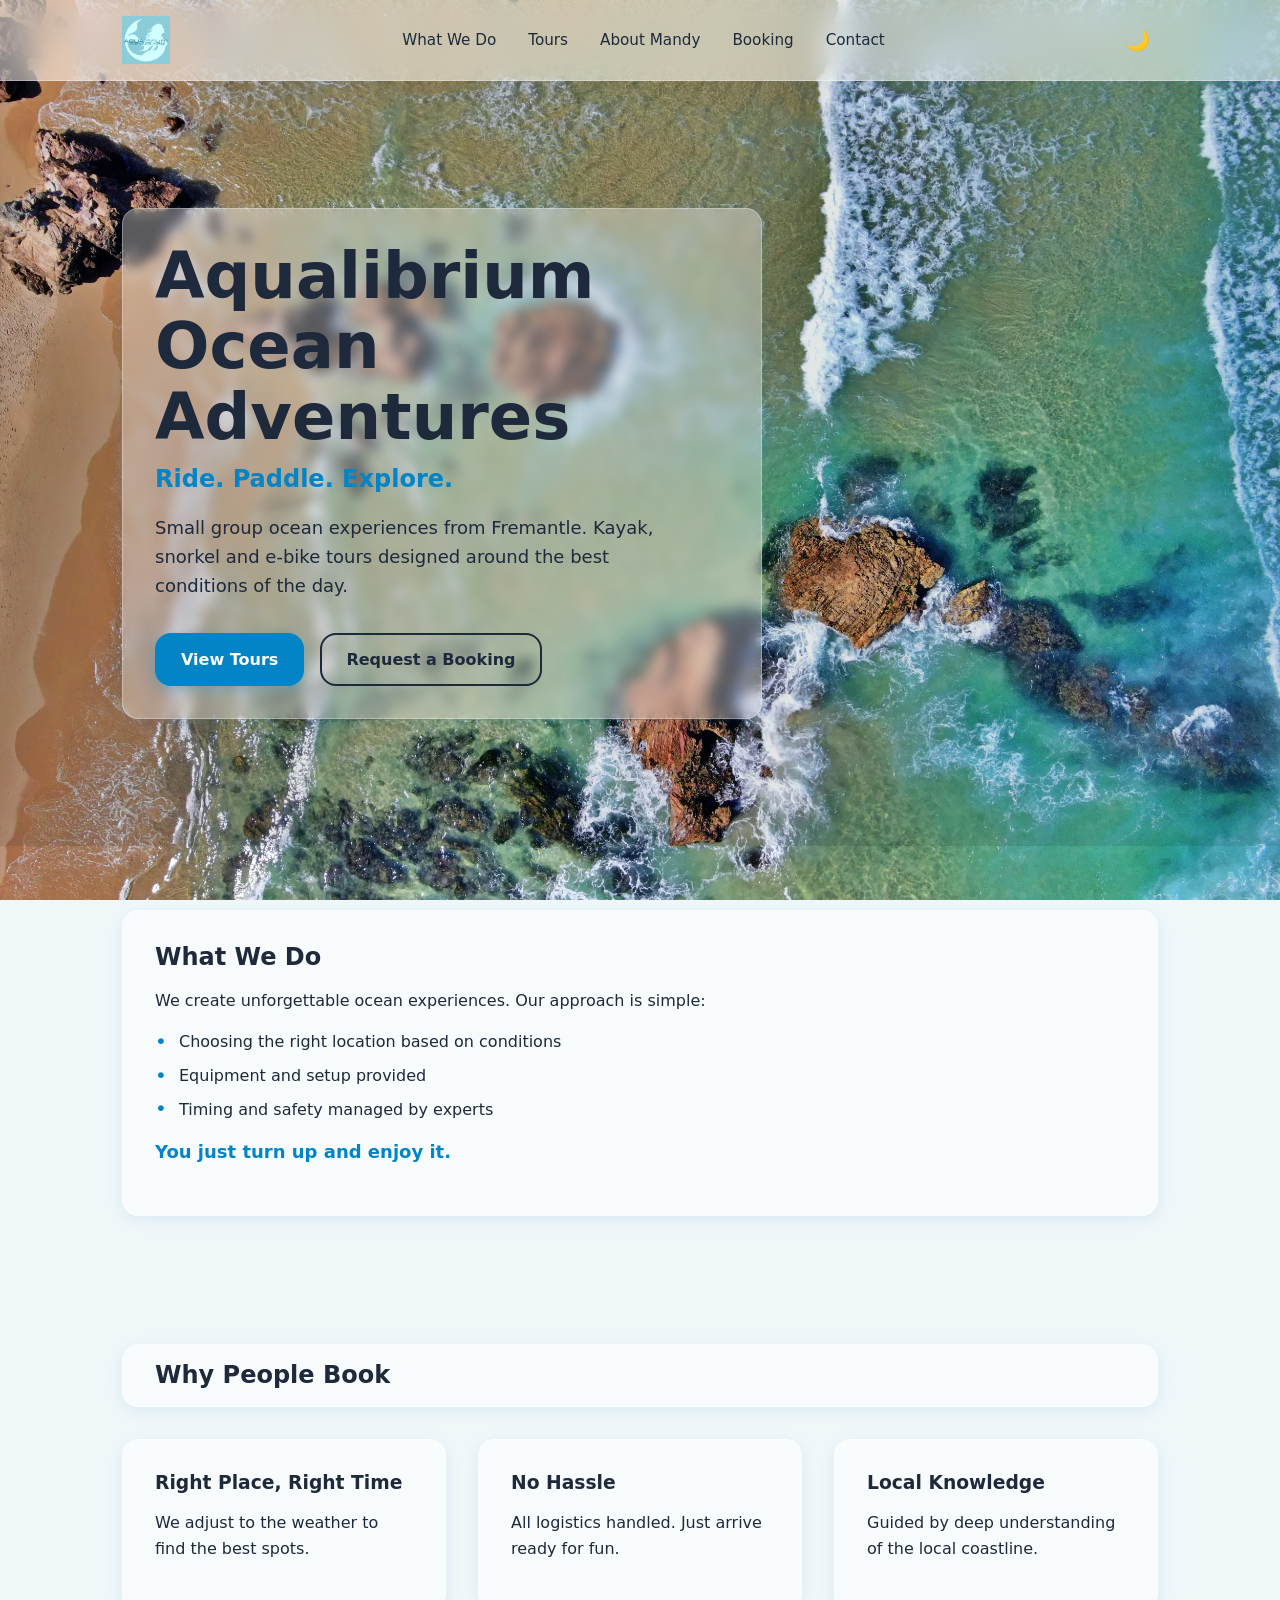
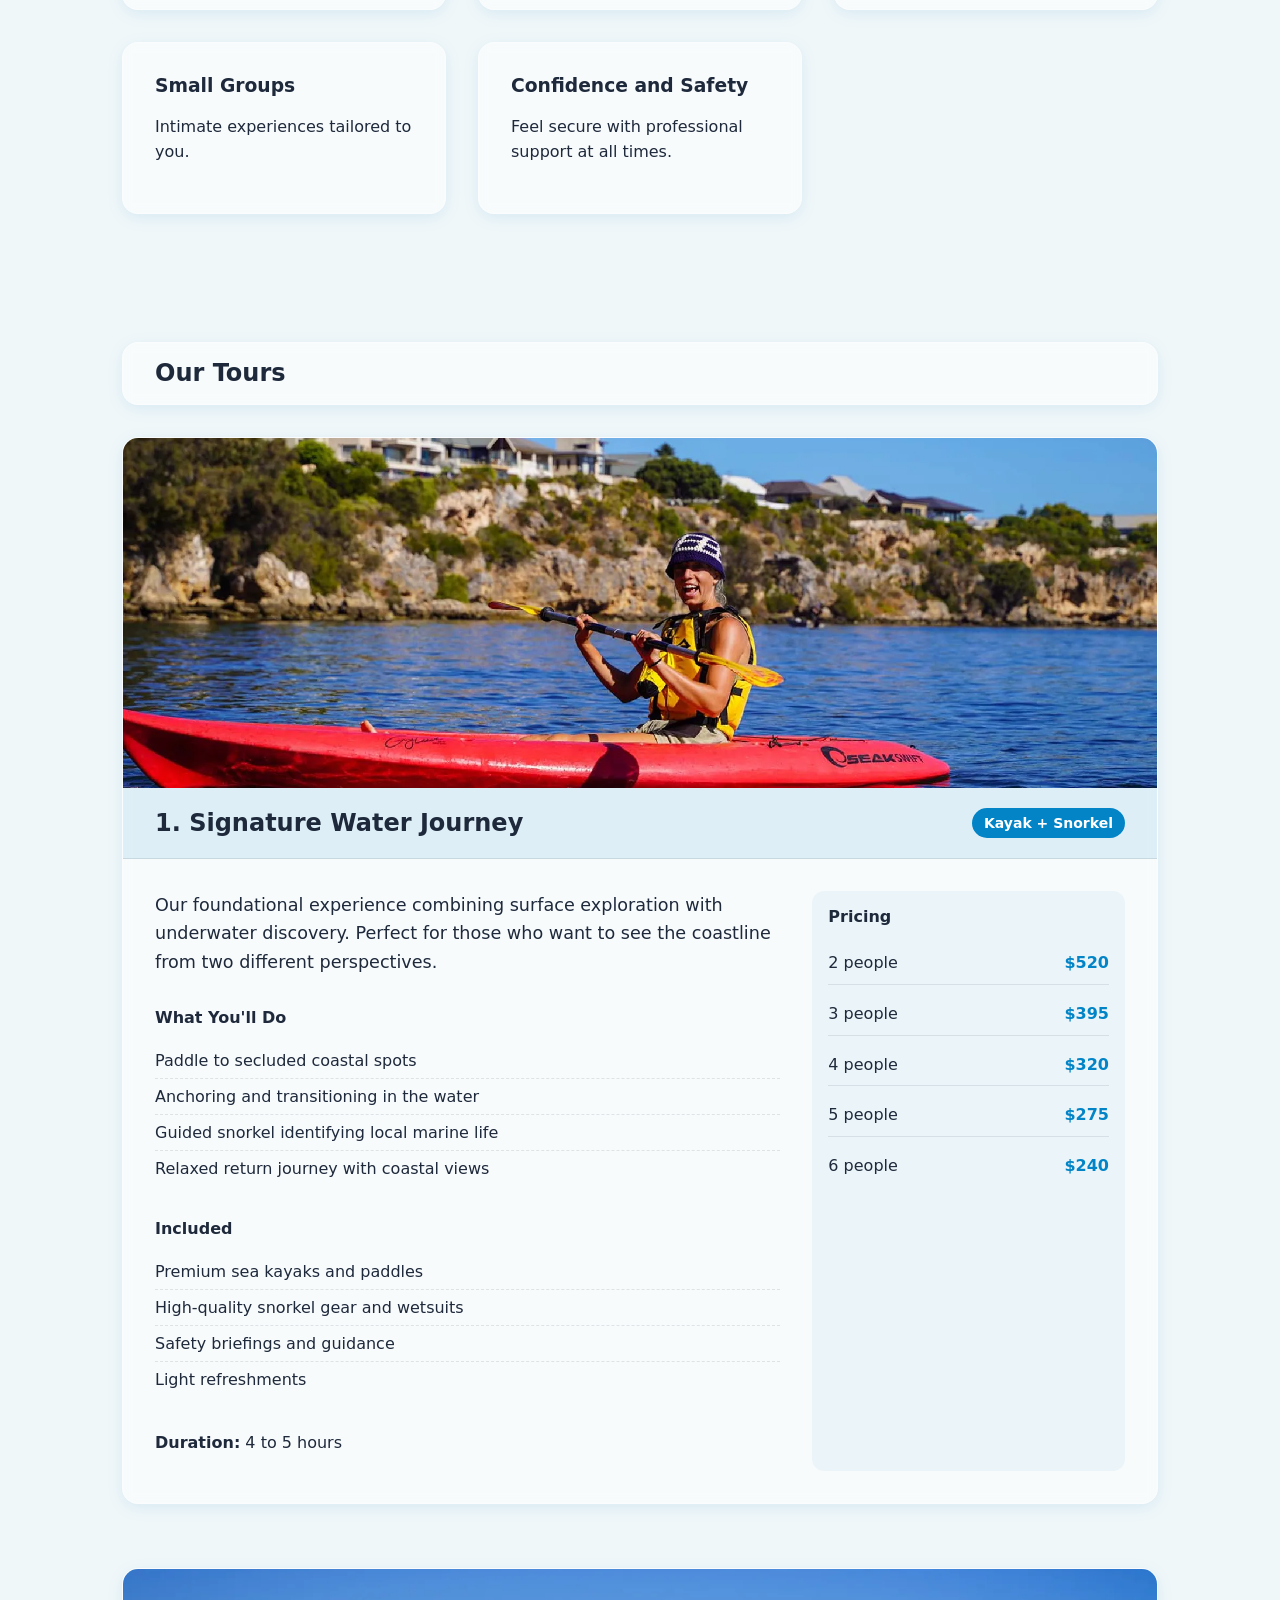
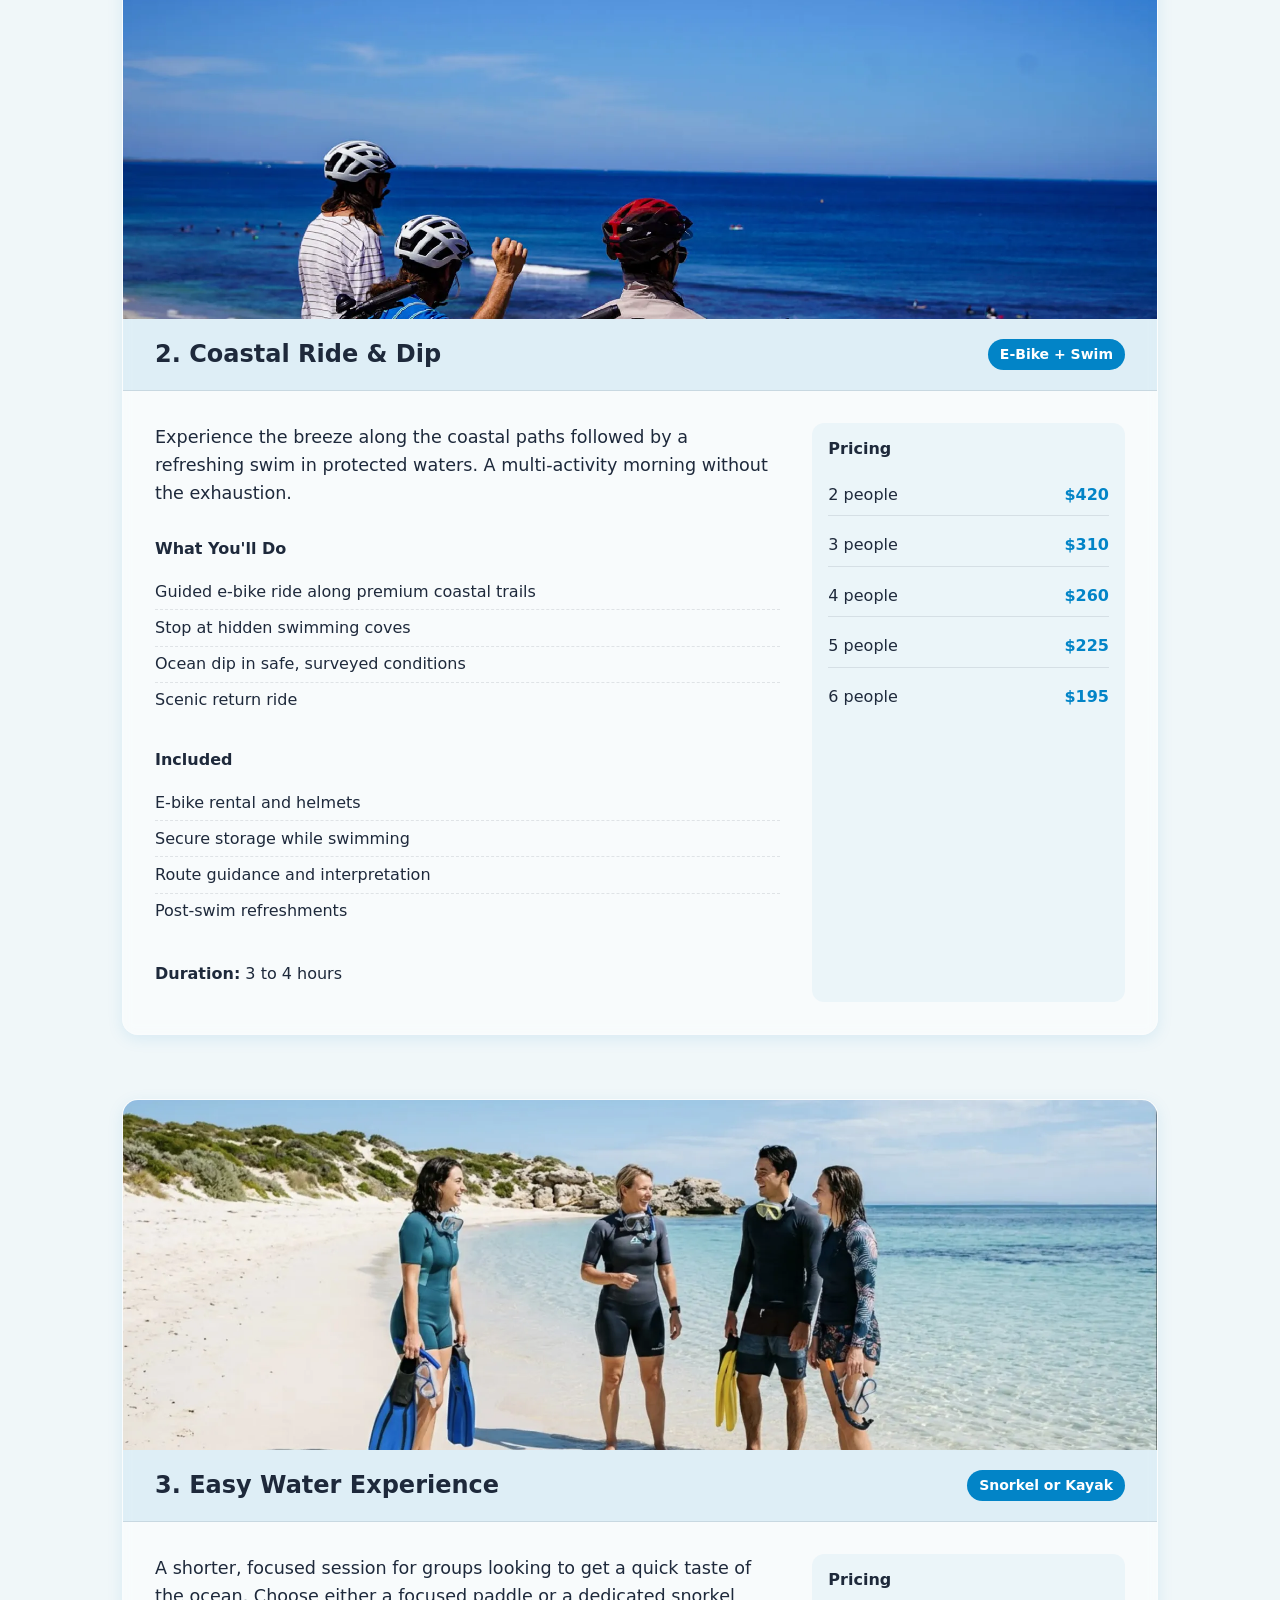
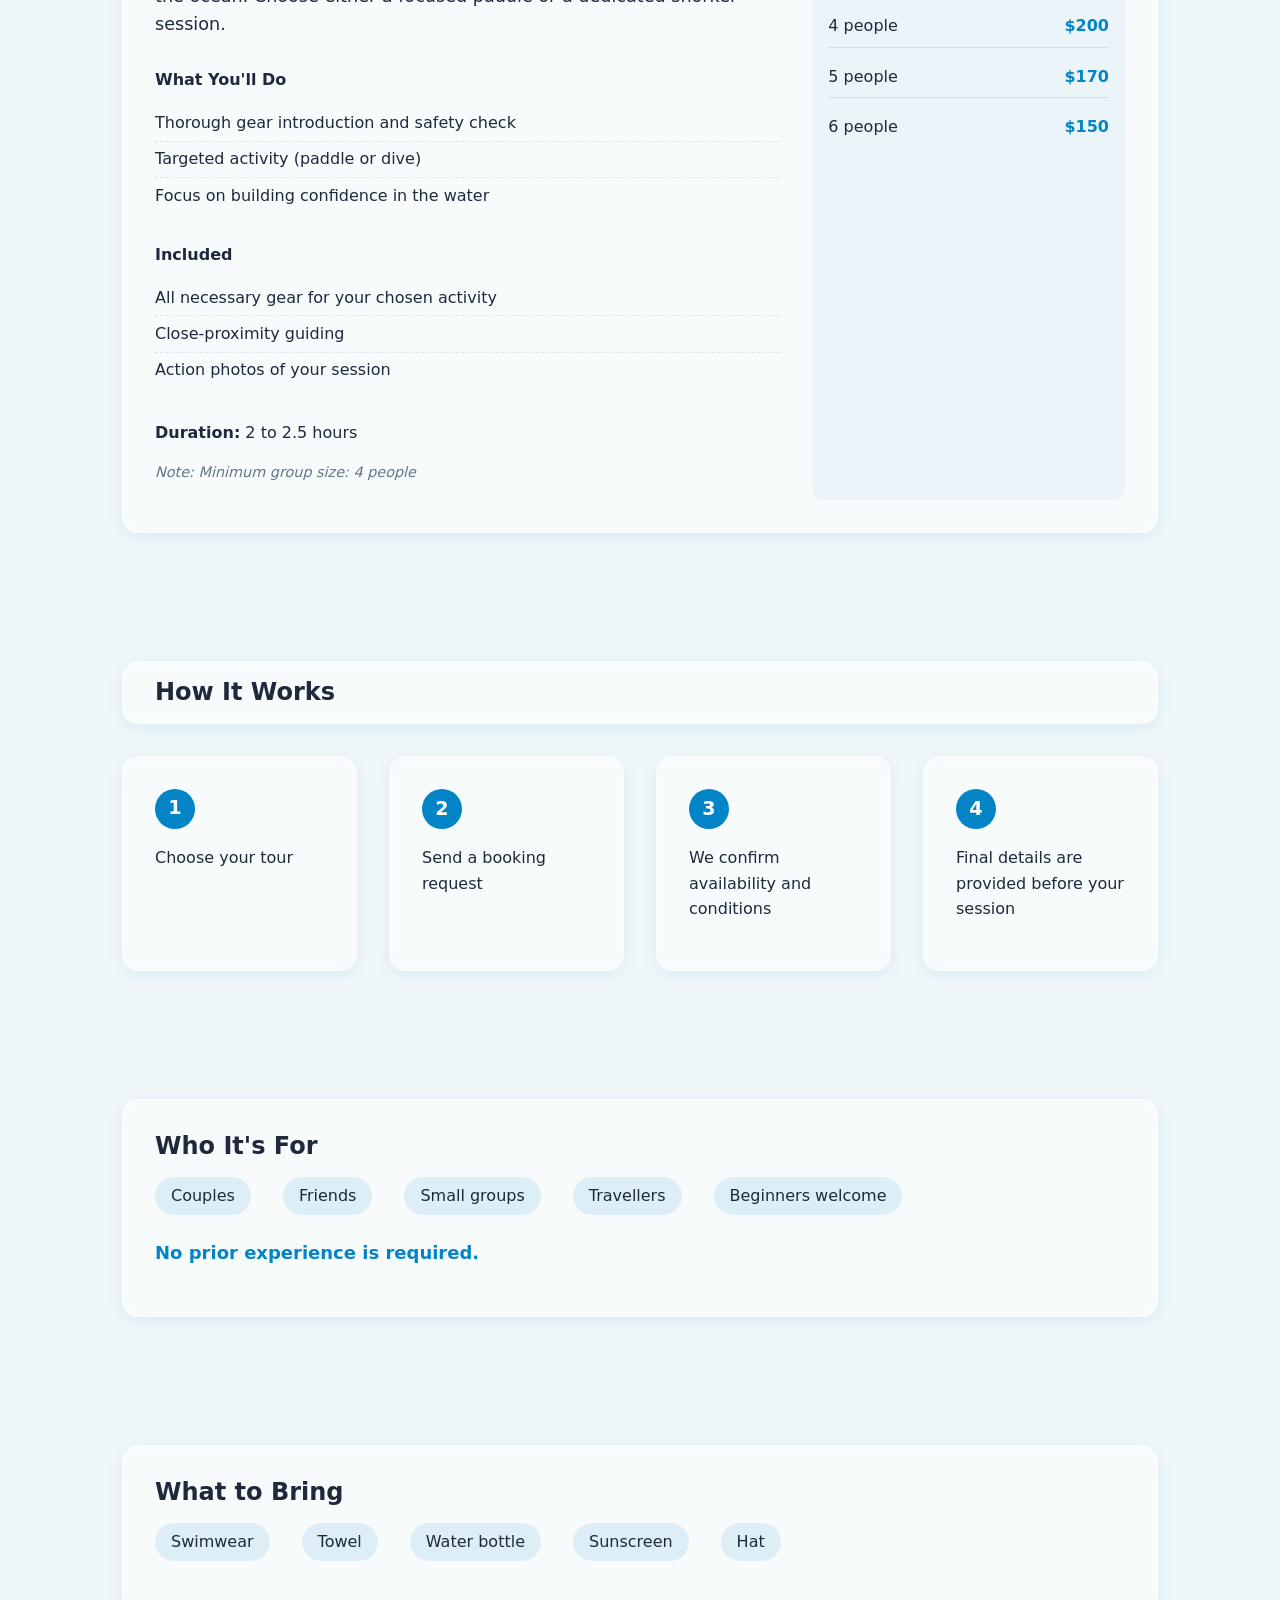
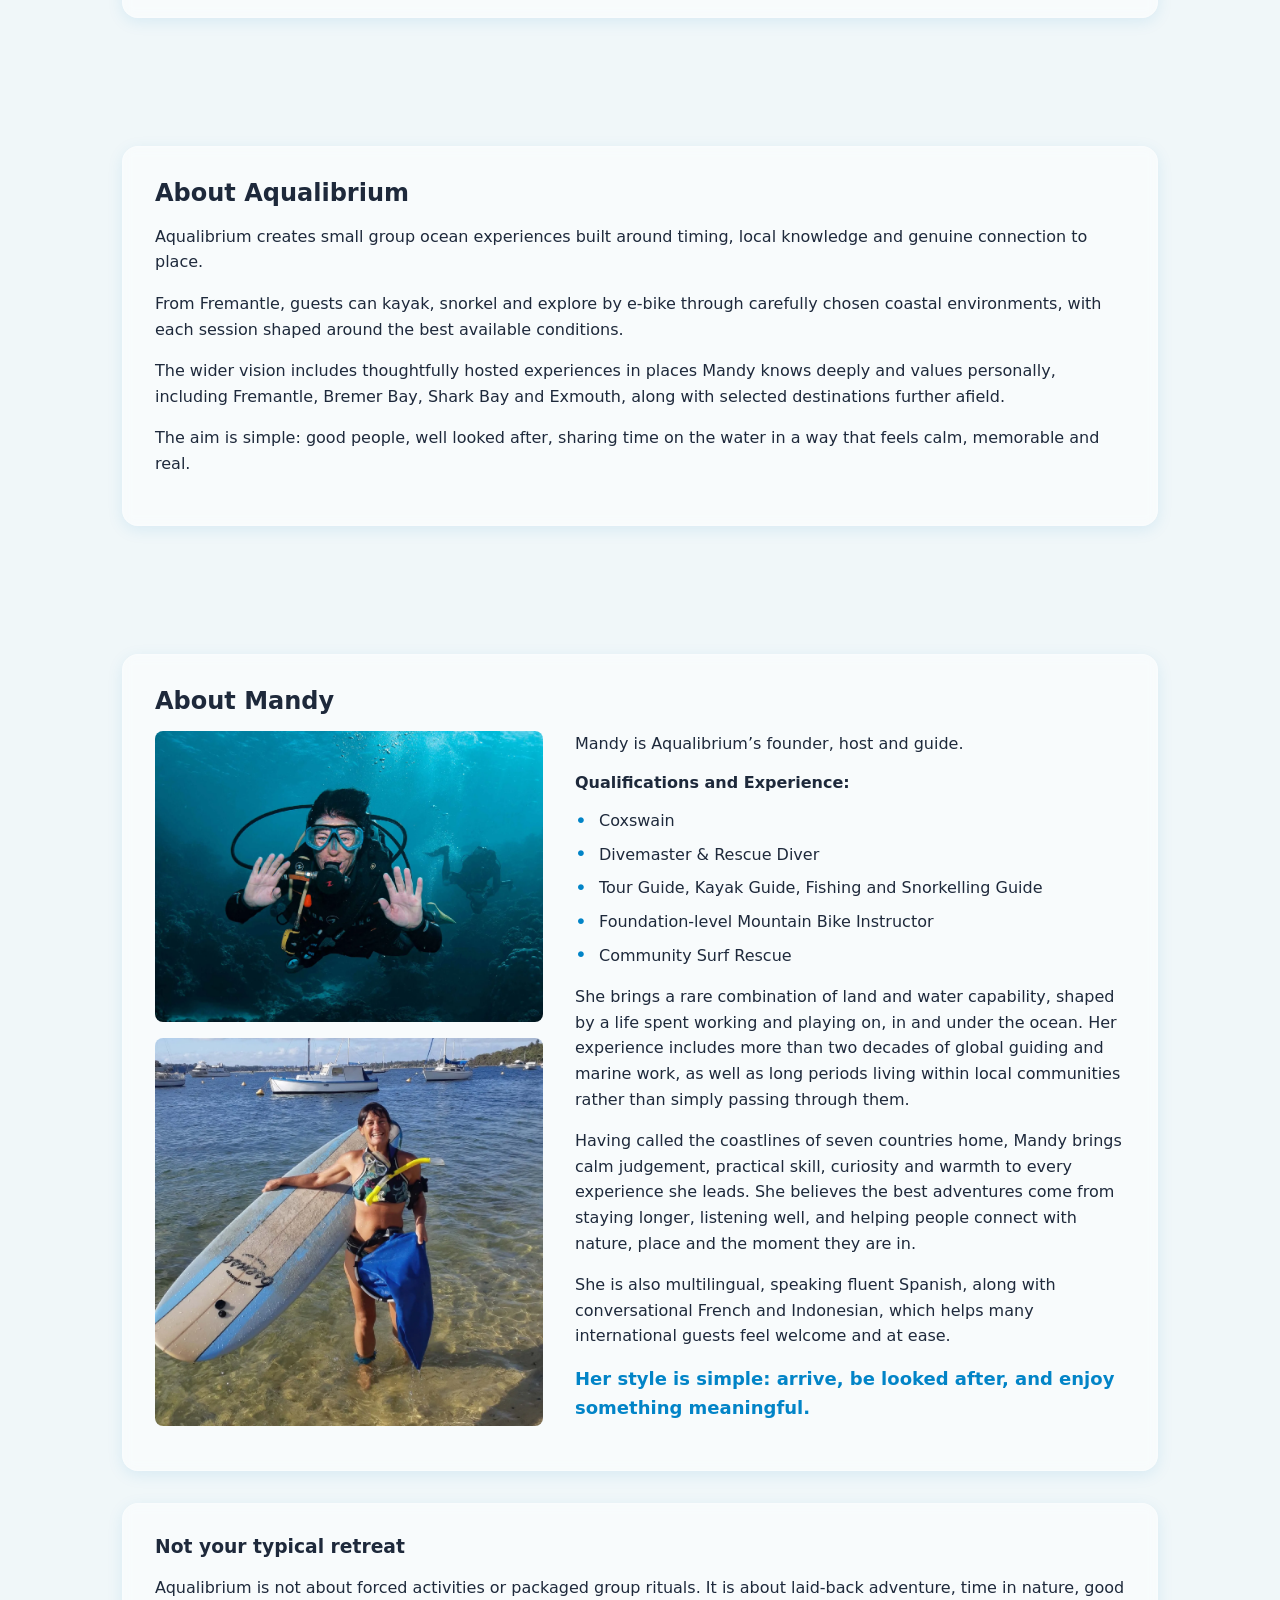
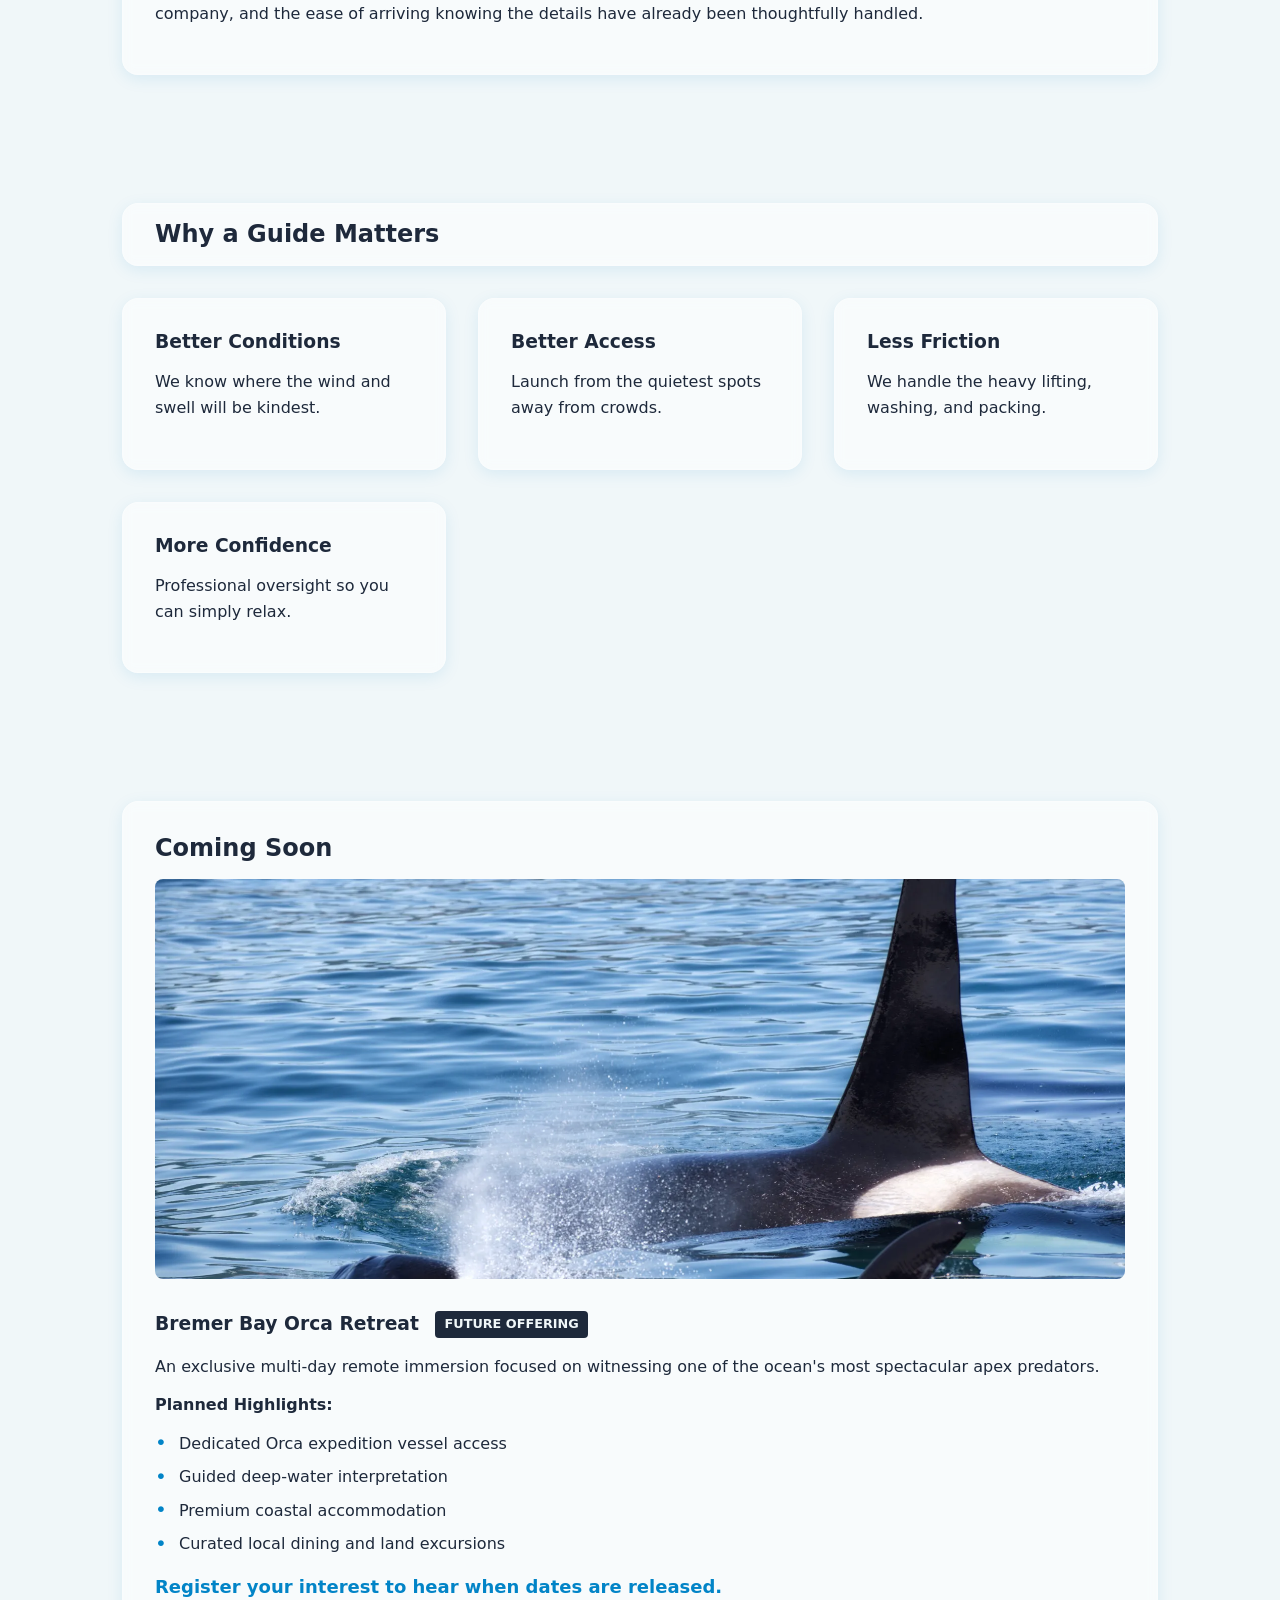
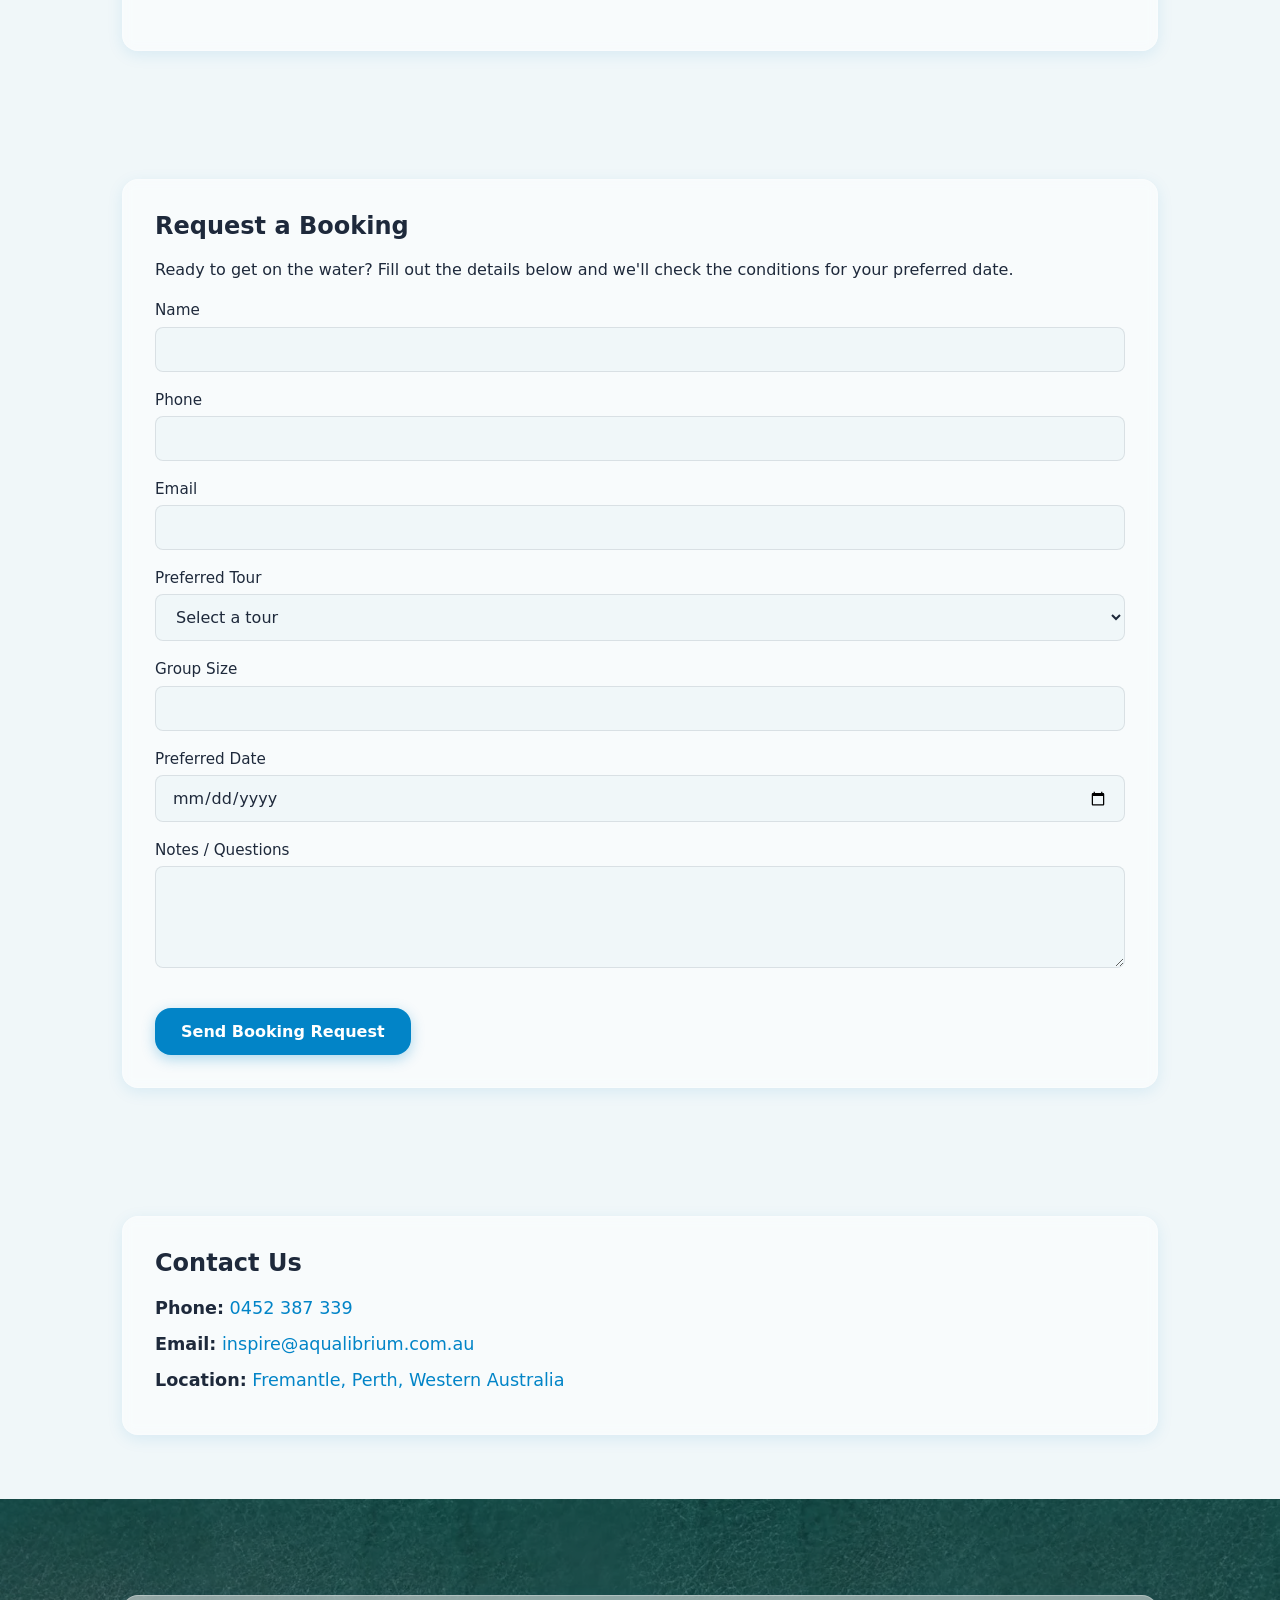
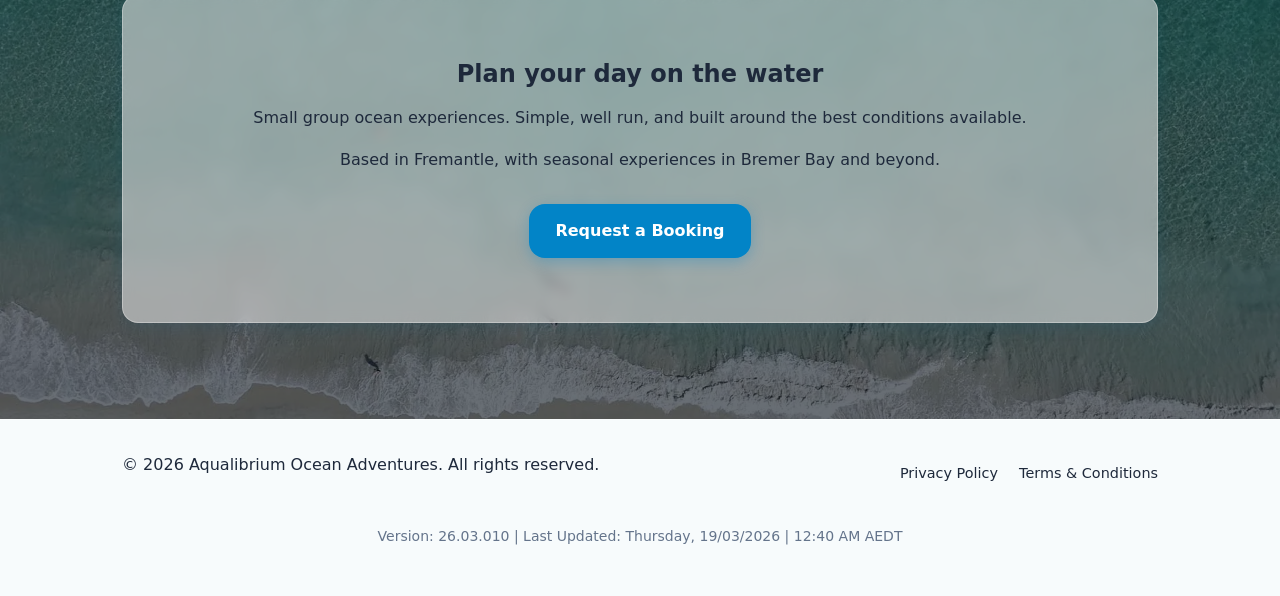
==== index.html @ 2fa09a63 "Initial Aqualibrium OzeGlass build" ====
<!DOCTYPE html>
<html lang="en-AU" data-theme="light">
<head>
    <!--
    Website: https://aqualibrium.oze.au/
    Author: Colin Dixon
    Version: 26.03.007
    Date: Thursday, 19/03/2026 | 12:19 AM AEDT
    Description: Aqualibrium Ocean Adventures Single Page Application
    -->
    <meta charset="UTF-8">
    <meta name="viewport" content="width=device-width, initial-scale=1.0">
    <meta name="description" content="Small group ocean experiences from Fremantle. Kayak, snorkel and e-bike tours designed around the best conditions of the day.">
    <meta name="author" content="Colin Dixon">
    <meta name="version" content="26.03.010">
    <meta name="timestamp" content="Thursday, 19/03/2026 | 12:40 AM AEDT">
    <meta name="robots" content="noindex, nofollow">
    <title>Aqualibrium Ocean Adventures</title>
    <link rel="stylesheet" href="css/style.css">
</head>
<body>
    <header class="site-header">
        <div class="container header-inner">
            <a href="#" class="logo-link" aria-label="Aqualibrium Ocean Adventures Home">
                <img src="images/Aqualibrium.png" alt="Aqualibrium logo" class="site-logo">
                <span class="site-name sr-only">Aqualibrium Ocean Adventures</span>
            </a>
            <nav class="site-nav" aria-label="Main Navigation">
                <ul>
                    <li><a href="#what-we-do">What We Do</a></li>
                    <li><a href="#tours">Tours</a></li>
                    <li><a href="#about-mandy">About Mandy</a></li>
                    <li><a href="#booking">Booking</a></li>
                    <li><a href="#contact">Contact</a></li>
                </ul>
            </nav>
            <button id="theme-toggle" class="theme-toggle" aria-label="Toggle dark mode">
                <span class="theme-icon light-icon" aria-hidden="true">🌙</span>
                <span class="theme-icon dark-icon" aria-hidden="true">☀️</span>
            </button>
        </div>
    </header>

    <main>
        <section id="hero" class="hero section hero-background">
            <video class="hero-video" autoplay loop muted playsinline>
                <source src="images/hero-promo.mp4" type="video/mp4">
            </video>
            <div class="image-overlay"></div>
            <div class="container relative-content">
                <div class="hero-content glass-card">
                    <h1>Aqualibrium Ocean Adventures</h1>
                    <p class="tagline">Ride. Paddle. Explore.</p>
                    <p class="supporting-text">Small group ocean experiences from Fremantle. Kayak, snorkel and e-bike tours designed around the best conditions of the day.</p>
                    <div class="hero-buttons">
                        <a href="#tours" class="button button-primary">View Tours</a>
                        <a href="#booking" class="button button-secondary">Request a Booking</a>
                    </div>
                </div>
            </div>
        </section>

        <section id="what-we-do" class="section">
            <div class="container">
                <div class="glass-card">
                    <h2>What We Do</h2>
                    <p>We create unforgettable ocean experiences. Our approach is simple:</p>
                    <ul class="feature-list">
                        <li>Choosing the right location based on conditions</li>
                        <li>Equipment and setup provided</li>
                        <li>Timing and safety managed by experts</li>
                    </ul>
                    <p class="emphasis-line">You just turn up and enjoy it.</p>
                </div>
            </div>
        </section>

        <section id="why-people-book" class="section">
            <div class="container">
                <div class="glass-card section-title-card">
                    <h2>Why People Book</h2>
                </div>
                <div class="item-grid">
                    <div class="item-card glass-card">
                        <h3>Right Place, Right Time</h3>
                        <p>We adjust to the weather to find the best spots.</p>
                    </div>
                    <div class="item-card glass-card">
                        <h3>No Hassle</h3>
                        <p>All logistics handled. Just arrive ready for fun.</p>
                    </div>
                    <div class="item-card glass-card">
                        <h3>Local Knowledge</h3>
                        <p>Guided by deep understanding of the local coastline.</p>
                    </div>
                    <div class="item-card glass-card">
                        <h3>Small Groups</h3>
                        <p>Intimate experiences tailored to you.</p>
                    </div>
                    <div class="item-card glass-card">
                        <h3>Confidence and Safety</h3>
                        <p>Feel secure with professional support at all times.</p>
                    </div>
                </div>
            </div>
        </section>

        <section id="tours" class="section">
            <div class="container">
                <div class="glass-card section-title-card">
                    <h2>Our Tours</h2>
                </div>
                <div class="tour-stack">
                    <!-- Tour 1 -->
                    <div class="tour-card glass-card">
                        <div class="tour-media">
                            <img src="images/Kayak-Hire-Tours-Perth-cropped.webp" alt="Person kayaking on calm coastal water near Fremantle" loading="lazy">
                        </div>
                        <div class="tour-header">
                            <span class="tour-number">1. Signature Water Journey</span>
                            <span class="tour-label">Kayak + Snorkel</span>
                        </div>
                        <div class="tour-body">
                            <div class="tour-details">
                                <p class="tour-overview">Our foundational experience combining surface exploration with underwater discovery. Perfect for those who want to see the coastline from two different perspectives.</p>
                                
                                <h4>What You'll Do</h4>
                                <ul class="tour-list">
                                    <li>Paddle to secluded coastal spots</li>
                                    <li>Anchoring and transitioning in the water</li>
                                    <li>Guided snorkel identifying local marine life</li>
                                    <li>Relaxed return journey with coastal views</li>
                                </ul>
                                
                                <h4>Included</h4>
                                <ul class="tour-list">
                                    <li>Premium sea kayaks and paddles</li>
                                    <li>High-quality snorkel gear and wetsuits</li>
                                    <li>Safety briefings and guidance</li>
                                    <li>Light refreshments</li>
                                </ul>
                                <p><strong>Duration:</strong> 4 to 5 hours</p>
                            </div>
                            
                            <div class="pricing-block">
                                <h4>Pricing</h4>
                                <div class="pricing-table">
                                    <div class="pricing-row"><span>2 people</span><span>$520</span></div>
                                    <div class="pricing-row"><span>3 people</span><span>$395</span></div>
                                    <div class="pricing-row"><span>4 people</span><span>$320</span></div>
                                    <div class="pricing-row"><span>5 people</span><span>$275</span></div>
                                    <div class="pricing-row"><span>6 people</span><span>$240</span></div>
                                </div>
                            </div>
                        </div>
                    </div>

                    <!-- Tour 2 -->
                    <div class="tour-card glass-card">
                        <div class="tour-media">
                            <img src="images/Bike-Cottesloe.webp" alt="Three riders with e-bikes overlooking the ocean" loading="lazy">
                        </div>
                        <div class="tour-header">
                            <span class="tour-number">2. Coastal Ride & Dip</span>
                            <span class="tour-label">E-Bike + Swim</span>
                        </div>
                        <div class="tour-body">
                            <div class="tour-details">
                                <p class="tour-overview">Experience the breeze along the coastal paths followed by a refreshing swim in protected waters. A multi-activity morning without the exhaustion.</p>
                                
                                <h4>What You'll Do</h4>
                                <ul class="tour-list">
                                    <li>Guided e-bike ride along premium coastal trails</li>
                                    <li>Stop at hidden swimming coves</li>
                                    <li>Ocean dip in safe, surveyed conditions</li>
                                    <li>Scenic return ride</li>
                                </ul>
                                
                                <h4>Included</h4>
                                <ul class="tour-list">
                                    <li>E-bike rental and helmets</li>
                                    <li>Secure storage while swimming</li>
                                    <li>Route guidance and interpretation</li>
                                    <li>Post-swim refreshments</li>
                                </ul>
                                <p><strong>Duration:</strong> 3 to 4 hours</p>
                            </div>
                            
                            <div class="pricing-block">
                                <h4>Pricing</h4>
                                <div class="pricing-table">
                                    <div class="pricing-row"><span>2 people</span><span>$420</span></div>
                                    <div class="pricing-row"><span>3 people</span><span>$310</span></div>
                                    <div class="pricing-row"><span>4 people</span><span>$260</span></div>
                                    <div class="pricing-row"><span>5 people</span><span>$225</span></div>
                                    <div class="pricing-row"><span>6 people</span><span>$195</span></div>
                                </div>
                            </div>
                        </div>
                    </div>

                    <!-- Tour 3 -->
                    <div class="tour-card glass-card">
                        <div class="tour-media">
                            <img src="images/snorkle4.webp" alt="Small group on a calm beach with snorkel gear before a guided beginner snorkelling session" loading="lazy">
                        </div>
                        <div class="tour-header">
                            <span class="tour-number">3. Easy Water Experience</span>
                            <span class="tour-label">Snorkel or Kayak</span>
                        </div>
                        <div class="tour-body">
                            <div class="tour-details">
                                <p class="tour-overview">A shorter, focused session for groups looking to get a quick taste of the ocean. Choose either a focused paddle or a dedicated snorkel session.</p>
                                
                                <h4>What You'll Do</h4>
                                <ul class="tour-list">
                                    <li>Thorough gear introduction and safety check</li>
                                    <li>Targeted activity (paddle or dive)</li>
                                    <li>Focus on building confidence in the water</li>
                                </ul>
                                
                                <h4>Included</h4>
                                <ul class="tour-list">
                                    <li>All necessary gear for your chosen activity</li>
                                    <li>Close-proximity guiding</li>
                                    <li>Action photos of your session</li>
                                </ul>
                                <p><strong>Duration:</strong> 2 to 2.5 hours</p>
                                <p class="tour-note"><em>Note: Minimum group size: 4 people</em></p>
                            </div>
                            
                            <div class="pricing-block">
                                <h4>Pricing</h4>
                                <div class="pricing-table">
                                    <div class="pricing-row"><span>4 people</span><span>$200</span></div>
                                    <div class="pricing-row"><span>5 people</span><span>$170</span></div>
                                    <div class="pricing-row"><span>6 people</span><span>$150</span></div>
                                </div>
                            </div>
                        </div>
                    </div>
                </div>
            </div>
        </section>

        <section id="how-it-works" class="section">
            <div class="container">
                <div class="glass-card section-title-card">
                    <h2>How It Works</h2>
                </div>
                <div class="step-grid">
                    <div class="step-card glass-card">
                        <span class="step-number">1</span>
                        <p>Choose your tour</p>
                    </div>
                    <div class="step-card glass-card">
                        <span class="step-number">2</span>
                        <p>Send a booking request</p>
                    </div>
                    <div class="step-card glass-card">
                        <span class="step-number">3</span>
                        <p>We confirm availability and conditions</p>
                    </div>
                    <div class="step-card glass-card">
                        <span class="step-number">4</span>
                        <p>Final details are provided before your session</p>
                    </div>
                </div>
            </div>
        </section>

        <section id="who-its-for" class="section">
            <div class="container">
                <div class="glass-card">
                    <h2>Who It's For</h2>
                    <ul class="feature-list inline-list">
                        <li>Couples</li>
                        <li>Friends</li>
                        <li>Small groups</li>
                        <li>Travellers</li>
                        <li>Beginners welcome</li>
                    </ul>
                    <p class="emphasis-line">No prior experience is required.</p>
                </div>
            </div>
        </section>

        <section id="what-to-bring" class="section">
            <div class="container">
                <div class="glass-card">
                    <h2>What to Bring</h2>
                    <ul class="feature-list inline-list">
                        <li>Swimwear</li>
                        <li>Towel</li>
                        <li>Water bottle</li>
                        <li>Sunscreen</li>
                        <li>Hat</li>
                    </ul>
                </div>
            </div>
        </section>

        <section id="about-aqualibrium" class="section">
            <div class="container">
                <div class="glass-card">
                    <h2>About Aqualibrium</h2>
                    <p>Aqualibrium creates small group ocean experiences built around timing, local knowledge and genuine connection to place.</p>
                    <p>From Fremantle, guests can kayak, snorkel and explore by e-bike through carefully chosen coastal environments, with each session shaped around the best available conditions.</p>
                    <p>The wider vision includes thoughtfully hosted experiences in places Mandy knows deeply and values personally, including Fremantle, Bremer Bay, Shark Bay and Exmouth, along with selected destinations further afield.</p>
                    <p>The aim is simple: good people, well looked after, sharing time on the water in a way that feels calm, memorable and real.</p>
                </div>
            </div>
        </section>

        <section id="about-mandy" class="section">
            <div class="container">
                
                <div class="glass-card about-card" style="margin-bottom: var(--spacing-md);">
                    <h2>About Mandy</h2>
                    <div class="about-card-inner">
                        <div class="about-media">
                            <img src="images/About-Mandy-AQUAlibrium.webp" alt="Mandy underwater during a scuba dive" loading="lazy" class="primary-mandy-image">
                            <img src="images/About-Mandy-AQUAlibrium-3.webp" alt="Mandy in a warm and human hosted coastal setting" loading="lazy" class="secondary-mandy-image">
                        </div>
                        <div class="about-content">
                            <p>Mandy is Aqualibrium’s founder, host and guide.</p>
                            
                            <h4>Qualifications and Experience:</h4>
                            <ul class="feature-list">
                                <li>Coxswain</li>
                                <li>Divemaster & Rescue Diver</li>
                                <li>Tour Guide, Kayak Guide, Fishing and Snorkelling Guide</li>
                                <li>Foundation-level Mountain Bike Instructor</li>
                                <li>Community Surf Rescue</li>
                            </ul>
                            
                            <p>She brings a rare combination of land and water capability, shaped by a life spent working and playing on, in and under the ocean. Her experience includes more than two decades of global guiding and marine work, as well as long periods living within local communities rather than simply passing through them.</p>
                            <p>Having called the coastlines of seven countries home, Mandy brings calm judgement, practical skill, curiosity and warmth to every experience she leads. She believes the best adventures come from staying longer, listening well, and helping people connect with nature, place and the moment they are in.</p>
                            <p>She is also multilingual, speaking fluent Spanish, along with conversational French and Indonesian, which helps many international guests feel welcome and at ease.</p>
                            <p class="emphasis-line">Her style is simple: arrive, be looked after, and enjoy something meaningful.</p>
                        </div>
                    </div>
                </div>

                <div class="glass-card">
                    <h3>Not your typical retreat</h3>
                    <p>Aqualibrium is not about forced activities or packaged group rituals. It is about laid-back adventure, time in nature, good company, and the ease of arriving knowing the details have already been thoughtfully handled.</p>
                </div>
            </div>
        </section>

        <section id="why-a-guide-matters" class="section">
            <div class="container">
                <div class="glass-card section-title-card">
                    <h2>Why a Guide Matters</h2>
                </div>
                <div class="item-grid benefit-grid">
                    <div class="item-card glass-card">
                        <h3>Better Conditions</h3>
                        <p>We know where the wind and swell will be kindest.</p>
                    </div>
                    <div class="item-card glass-card">
                        <h3>Better Access</h3>
                        <p>Launch from the quietest spots away from crowds.</p>
                    </div>
                    <div class="item-card glass-card">
                        <h3>Less Friction</h3>
                        <p>We handle the heavy lifting, washing, and packing.</p>
                    </div>
                    <div class="item-card glass-card">
                        <h3>More Confidence</h3>
                        <p>Professional oversight so you can simply relax.</p>
                    </div>
                </div>
            </div>
        </section>

        <section id="coming-soon" class="section">
            <div class="container">
                <div class="teaser-block glass-card">
                    <h2>Coming Soon</h2>
                    
                    <div class="coming-soon-media">
                        <img src="images/orcas.webp" alt="Orcas swimming at the surface in calm water" loading="lazy">
                    </div>

                    <div class="teaser-header">
                        <h3>Bremer Bay Orca Retreat</h3>
                        <span class="badge">Future Offering</span>
                    </div>
                    <p>An exclusive multi-day remote immersion focused on witnessing one of the ocean's most spectacular apex predators.</p>
                    
                    <h4>Planned Highlights:</h4>
                    <ul class="feature-list">
                        <li>Dedicated Orca expedition vessel access</li>
                        <li>Guided deep-water interpretation</li>
                        <li>Premium coastal accommodation</li>
                        <li>Curated local dining and land excursions</li>
                    </ul>
                    
                    <p class="emphasis-line">Register your interest to hear when dates are released.</p>
                </div>
            </div>
        </section>

        <section id="booking" class="section">
            <div class="container">
                <div class="glass-card booking-container">
                    <h2>Request a Booking</h2>
                    <p>Ready to get on the water? Fill out the details below and we'll check the conditions for your preferred date.</p>
                    <form id="booking-form" class="booking-form" action="#" method="POST">
                        <div class="form-group">
                            <label for="name">Name</label>
                            <input type="text" id="name" name="name" required>
                        </div>
                        
                        <div class="form-group">
                            <label for="phone">Phone</label>
                            <input type="tel" id="phone" name="phone" required>
                        </div>
                        
                        <div class="form-group">
                            <label for="email">Email</label>
                            <input type="email" id="email" name="email" required>
                        </div>
                        
                        <div class="form-group">
                            <label for="tour">Preferred Tour</label>
                            <select id="tour" name="tour" required>
                                <option value="" disabled selected>Select a tour</option>
                                <option value="kayak_snorkel">1. Signature Water Journey</option>
                                <option value="ebike_swim">2. Coastal Ride & Dip</option>
                                <option value="easy_water">3. Easy Water Experience</option>
                            </select>
                        </div>
                        
                        <div class="form-group">
                            <label for="group-size">Group Size</label>
                            <input type="number" id="group-size" name="group-size" min="1" required>
                        </div>
                        
                        <div class="form-group">
                            <label for="date">Preferred Date</label>
                            <input type="date" id="date" name="date" required>
                        </div>
                        
                        <div class="form-group">
                            <label for="notes">Notes / Questions</label>
                            <textarea id="notes" name="notes" rows="4"></textarea>
                        </div>
                        
                        <div class="form-actions">
                            <button type="submit" class="button button-primary">Send Booking Request</button>
                        </div>
                    </form>
                </div>
            </div>
        </section>

        <section id="contact" class="section">
            <div class="container">
                <div class="contact-block glass-card">
                    <h2>Contact Us</h2>
                    <ul class="contact-list">
                        <li><strong>Phone:</strong> <a href="tel:+61452387339">0452 387 339</a></li>
                        <li><strong>Email:</strong> <a href="mailto:inspire@aqualibrium.com.au">inspire@aqualibrium.com.au</a></li>
                        <li><strong>Location:</strong> <a href="https://maps.google.com/?q=Fremantle,+Perth,+Western+Australia" target="_blank" rel="noopener noreferrer">Fremantle, Perth, Western Australia</a></li>
                    </ul>
                </div>
            </div>
        </section>

        <!-- Final CTA Section with subtle background -->
        <section class="section cta-section background-cta">
            <div class="image-overlay cta-overlay"></div>
            <div class="container relative-content">
                <div class="cta-block glass-card text-center">
                    <h2>Plan your day on the water</h2>
                    <p>Small group ocean experiences. Simple, well run, and built around the best conditions available.</p>
                    <p>Based in Fremantle, with seasonal experiences in Bremer Bay and beyond.</p>
                    <div class="cta-actions">
                        <a href="#booking" class="button button-primary">Request a Booking</a>
                    </div>
                </div>
            </div>
        </section>
    </main>

    <footer class="site-footer">
        <div class="container">
            <div class="footer-layout">
                <div class="footer-info">
                    <p>&copy; <span id="current-year"></span> <span class="business-name">Aqualibrium Ocean Adventures</span>. All rights reserved.</p>
                </div>
                <div class="footer-links">
                    <a href="#">Privacy Policy</a>
                    <a href="#">Terms & Conditions</a>
                </div>
            </div>
            <div class="site-meta">
                <p>Version: <span id="meta-version"></span> | Last Updated: <span id="meta-timestamp"></span></p>
            </div>
        </div>
    </footer>

    <script src="js/script.js"></script>
</body>
</html>
---- css/style.css ----
/*
Website: https://aqualibrium.oze.au/
Author: Colin Dixon
Version: 26.03.008
Date: Thursday, 19/03/2026 | 12:28 AM AEDT
Description: OzeGlass CSS styling for Aqualibrium Ocean Adventures
*/

/* -------------------------------------------------------------------------- */
/* Variables & Theme */
/* -------------------------------------------------------------------------- */
:root {
    /* Default Light Theme */
    --bg-color: #f0f7f9;
    --text-color: #1e293b;
    --text-muted: #64748b;
    --accent-color: #0284c7; /* Ocean Blue */
    --accent-hover: #0369a1;
    --border-color: rgba(15, 23, 42, 0.1);
    
    /* OzeGlass Variables */
    --glass-bg: rgba(255, 255, 255, 0.5); /* 50% transparency */
    --glass-shadow: 0 4px 16px 0 rgba(2, 132, 199, 0.1); /* subtle shadow */
    --glass-border: 1px solid rgba(255, 255, 255, 0.3); /* subtle border */
    
    /* Layout & Spacing */
    --spacing-xs: 0.5rem;
    --spacing-sm: 1rem;
    --spacing-md: 2rem;
    --spacing-lg: 4rem;
    --border-radius: 16px;
    --container-width: 1100px;

    /* Theme Overlays */
    --overlay-color: rgba(6, 15, 25, 0.6);
}

html[data-theme="dark"] {
    /* Dark Theme */
    --bg-color: #0c1520; /* Deep Ocean Dark */
    --text-color: #f8fafc;
    --text-muted: #94a3b8;
    --accent-color: #38bdf8;
    --accent-hover: #7dd3fc;
    --border-color: rgba(255, 255, 255, 0.1);
    
    /* OzeGlass Dark Variables */
    --glass-bg: rgba(15, 23, 42, 0.5); /* 50% transparency */
    --glass-shadow: 0 4px 16px 0 rgba(0, 0, 0, 0.2); /* subtle shadow */
    --glass-border: 1px solid rgba(255, 255, 255, 0.05); /* subtle border */

    --overlay-color: rgba(4, 10, 18, 0.7);
}

/* -------------------------------------------------------------------------- */
/* Reset & Base Styling */
/* -------------------------------------------------------------------------- */
* {
    margin: 0;
    padding: 0;
    box-sizing: border-box;
}

html {
    font-family: system-ui, -apple-system, BlinkMacSystemFont, 'Segoe UI', Roboto, Oxygen, Ubuntu, Cantarell, 'Open Sans', 'Helvetica Neue', sans-serif;
    line-height: 1.6;
    scroll-behavior: smooth;
    background-color: var(--bg-color);
    color: var(--text-color);
    transition: background-color 0.3s ease, color 0.3s ease;
}

body {
    -webkit-font-smoothing: antialiased;
    -moz-osx-font-smoothing: grayscale;
    background-color: var(--bg-color);
    background-image: url('../images/beachback.webp'); /* heavy gradient removed */
    background-position: center;
    background-size: cover;
    background-attachment: fixed;
    min-height: 100vh;
}

html[data-theme="dark"] body {
    background-image: linear-gradient(to bottom, rgba(12, 21, 32, 0.3), rgba(12, 21, 32, 0.4)), url('../images/beachback.webp'); /* sharply reduced tint */
}

img {
    max-width: 100%;
    height: auto;
    display: block;
}

a {
    color: var(--accent-color);
    text-decoration: none;
    transition: color 0.2s ease;
}

a:hover, a:focus {
    color: var(--accent-hover);
}

h1, h2, h3, h4 {
    margin-bottom: var(--spacing-sm);
    line-height: 1.2;
    color: var(--text-color);
}

p {
    margin-bottom: var(--spacing-sm);
}

strong {
    font-weight: 600;
}

/* Utility Classes */
.sr-only {
    position: absolute;
    width: 1px;
    height: 1px;
    padding: 0;
    margin: -1px;
    overflow: hidden;
    clip: rect(0, 0, 0, 0);
    white-space: nowrap;
    border-width: 0;
}

.container {
    width: 100%;
    max-width: var(--container-width);
    margin: 0 auto;
    padding: 0 var(--spacing-sm);
}

.section {
    padding: var(--spacing-lg) 0;
}

.text-center {
    text-align: center;
}

.emphasis-line {
    font-size: 1.125rem;
    font-weight: 600;
    color: var(--accent-color);
    margin-top: var(--spacing-sm);
}

.relative-content {
    position: relative;
    z-index: 2;
}

/* -------------------------------------------------------------------------- */
/* Components */
/* -------------------------------------------------------------------------- */

/* Glass Card */
.glass-card {
    background: var(--glass-bg);
    backdrop-filter: blur(6px);
    -webkit-backdrop-filter: blur(6px);
    border: var(--glass-border);
    box-shadow: var(--glass-shadow);
    border-radius: var(--border-radius);
    padding: var(--spacing-md);
    color: var(--text-color);
    transition: background-color 0.3s ease, border-color 0.3s ease;
}

/* Media Specific Overrides */
.tour-card {
    padding: 0;
    overflow: hidden;
}

.tour-media {
    width: 100%;
    height: 250px;
    overflow: hidden;
    background-color: var(--border-color); /* Fallback */
}

.tour-media img {
    width: 100%;
    height: 100%;
    object-fit: cover;
    display: block;
    transition: transform 0.3s ease;
}



.about-card {
    overflow: hidden;
}

.about-card-inner {
    display: flex;
    flex-direction: column;
    gap: var(--spacing-md);
}

.about-media {
    display: flex;
    flex-direction: column;
    gap: var(--spacing-sm);
}

@media (min-width: 768px) {
    .about-card-inner {
        flex-direction: row;
        align-items: flex-start;
    }
    
    .about-media {
        flex: 0 0 40%;
        max-width: 400px;
    }
    
    .about-content {
        flex: 1;
    }
}

.about-media img {
    width: 100%;
    height: auto;
    object-fit: cover;
    border-radius: calc(var(--border-radius) / 2);
}

.primary-mandy-image {
    aspect-ratio: 4/3;
}

.secondary-mandy-image {
    aspect-ratio: 1/1; /* Updated to square */
}

/* Image Backgrounds & Overlays */
.hero-background {
    background-image: url('../images/Aqualibrium-2.webp');
    background-size: cover;
    background-position: center;
    background-repeat: no-repeat;
    position: relative;
    overflow: hidden; /* Added to clip video properly */
}

.hero-video {
    position: absolute;
    top: 0;
    left: 0;
    width: 100%;
    height: 100%;
    object-fit: cover;
    z-index: 0;
}

.background-cta {
    background-image: url('../images/Contact-Aqualibrium.webp');
    background-size: cover;
    background-position: center 30%;
    background-repeat: no-repeat;
    position: relative;
    /* Extra padding for visual weight */
    padding: calc(var(--spacing-lg) * 1.5) 0;
}

.image-overlay {
    position: absolute;
    top: 0;
    left: 0;
    right: 0;
    bottom: 0;
    background-color: var(--overlay-color);
    z-index: 1;
}

/* Reduce hero overlay so video is fully visible */
.hero-background .image-overlay {
    background-color: rgba(6, 15, 25, 0.1); /* Very light overlay just for minimal text protection */
}

html[data-theme="dark"] .hero-background .image-overlay {
    background-color: rgba(4, 10, 18, 0.2);
}

/* Ensure glass cards pop but maintain high transparency on hero */
.hero-background .glass-card {
    background: rgba(255, 255, 255, 0.35); /* Increased card transparency */
}

html[data-theme="dark"] .hero-background .glass-card {
    background: rgba(15, 23, 42, 0.35);
}

.background-cta .glass-card {
    background: var(--glass-bg);
}

html[data-theme="dark"] .background-cta .glass-card {
    background: var(--glass-bg);
}


/* Buttons */
.button {
    display: inline-block;
    padding: 0.75rem 1.5rem;
    border-radius: var(--border-radius);
    font-weight: 600;
    text-align: center;
    cursor: pointer;
    font-family: inherit;
    font-size: 1rem;
    transition: all 0.2s ease;
    border: 2px solid transparent;
}

.button:focus-visible {
    outline: 2px solid var(--accent-color);
    outline-offset: 4px;
}

.button-primary {
    background-color: var(--accent-color);
    color: #ffffff;
    box-shadow: 0 4px 14px 0 rgba(2, 132, 199, 0.3);
}

html[data-theme="dark"] .button-primary {
    color: #0c1520;
}

.button-primary:hover {
    background-color: var(--accent-hover);
    color: #ffffff;
    transform: translateY(-2px);
    box-shadow: 0 6px 20px 0 rgba(2, 132, 199, 0.4);
}

.button-secondary {
    background-color: transparent;
    color: var(--text-color);
    border: 2px solid var(--text-color);
}

/* On dark overlays (like hero text which is inside a glass card anyway context), 
we don't strictly need to force white text unless it sits outside the card.
The glass card ensures the text uses var(--text-color). */

.button-secondary:hover {
    background-color: var(--text-color);
    color: var(--bg-color);
}

/* Lists */
.feature-list {
    list-style: none;
    margin-bottom: var(--spacing-sm);
}

.feature-list li {
    position: relative;
    padding-left: 1.5rem;
    margin-bottom: 0.5rem;
}

.feature-list li::before {
    content: "•";
    color: var(--accent-color);
    position: absolute;
    left: 0;
    font-size: 1.25rem;
    line-height: 1;
    top: 0.1rem;
}

.inline-list {
    display: flex;
    flex-wrap: wrap;
    gap: 1rem 2rem;
}

.inline-list li {
    padding-left: 0;
}

.inline-list li::before {
    content: none;
}
.inline-list li {
    background: rgba(2, 132, 199, 0.1);
    padding: 0.4rem 1rem;
    border-radius: 20px;
    font-weight: 500;
}

/* -------------------------------------------------------------------------- */
/* Layout Segments */
/* -------------------------------------------------------------------------- */

/* Header & Nav */
.site-header {
    position: sticky;
    top: 0;
    z-index: 100;
    background: var(--glass-bg);
    backdrop-filter: blur(16px);
    -webkit-backdrop-filter: blur(16px);
    border-bottom: var(--glass-border);
    padding: var(--spacing-sm) 0;
    box-shadow: 0 4px 30px rgba(0, 0, 0, 0.05);
}

.header-inner {
    display: flex;
    justify-content: space-between;
    align-items: center;
    flex-wrap: wrap;
    gap: var(--spacing-sm);
}

.logo-link {
    display: flex;
    align-items: center;
}

.site-logo {
    height: 48px;
    width: auto;
}

html[data-theme="dark"] .site-logo {
    filter: brightness(1.2);
}

.site-nav ul {
    list-style: none;
    display: flex;
    gap: var(--spacing-md);
    flex-wrap: wrap;
}

.site-nav a {
    color: var(--text-color);
    font-weight: 500;
    font-size: 0.95rem;
}

.site-nav a:hover,
.site-nav a:focus {
    color: var(--accent-color);
}

.site-nav a:focus-visible {
    outline: 2px solid var(--accent-color);
    outline-offset: 4px;
    border-radius: 4px;
}

.theme-toggle {
    background: transparent;
    border: none;
    font-size: 1.25rem;
    cursor: pointer;
    padding: 0.5rem;
    display: flex;
    align-items: center;
    justify-content: center;
    color: var(--text-color);
    border-radius: 50%;
    transition: background-color 0.2s;
}

.theme-toggle:hover {
    background-color: var(--border-color);
}

.theme-toggle:focus-visible {
    outline: 2px solid var(--accent-color);
    outline-offset: 4px;
    border-radius: 50%;
}

html[data-theme="dark"] .light-icon { display: none; }
html[data-theme="light"] .dark-icon { display: none; }

/* Hero */
.hero {
    min-height: 85vh;
    display: flex;
    align-items: center;
    padding-top: var(--spacing-lg);
}

.hero-content {
    max-width: 640px;
}

.hero h1 {
    font-size: clamp(2.5rem, 5vw, 4.5rem);
    margin-bottom: var(--spacing-xs);
    font-weight: 800;
    line-height: 1.1;
}

.hero .tagline {
    font-size: 1.5rem;
    font-weight: 600;
    color: var(--accent-color);
    margin-bottom: var(--spacing-sm);
}

.hero .supporting-text {
    font-size: 1.125rem;
    color: var(--text-color);
    font-weight: 500;
    margin-bottom: var(--spacing-md);
    max-width: 90%;
}

.hero-buttons {
    display: flex;
    gap: var(--spacing-sm);
    flex-wrap: wrap;
}

/* Grids */
.item-grid {
    display: grid;
    grid-template-columns: repeat(auto-fit, minmax(280px, 1fr));
    gap: var(--spacing-md);
    margin-top: var(--spacing-sm);
}

.item-card {
    display: flex;
    flex-direction: column;
    height: 100%;
}

/* Step Grid */
.step-grid {
    display: grid;
    grid-template-columns: repeat(auto-fit, minmax(220px, 1fr));
    gap: var(--spacing-md);
    margin-top: var(--spacing-sm);
    counter-reset: steps;
}

.step-card {
    display: flex;
    flex-direction: column;
    align-items: flex-start;
}

.step-card .step-number {
    display: flex;
    align-items: center;
    justify-content: center;
    width: 40px;
    height: 40px;
    background: var(--accent-color);
    color: #fff;
    border-radius: 50%;
    font-weight: bold;
    font-size: 1.2rem;
    margin-bottom: 1rem;
}

html[data-theme="dark"] .step-card .step-number {
    color: #0c1520;
}

/* Tours */
.tour-stack {
    display: flex;
    flex-direction: column;
    gap: var(--spacing-lg);
    margin-top: var(--spacing-sm);
}

.tour-header {
    background: rgba(2, 132, 199, 0.1);
    padding: var(--spacing-sm) var(--spacing-md);
    border-bottom: 1px solid var(--border-color);
    display: flex;
    justify-content: space-between;
    align-items: center;
    flex-wrap: wrap;
    gap: 1rem;
}

.tour-number {
    font-size: 1.5rem;
    font-weight: 700;
    color: var(--text-color);
}

.tour-label {
    background: var(--accent-color);
    color: #fff;
    padding: 0.25rem 0.75rem;
    border-radius: 20px;
    font-size: 0.875rem;
    font-weight: 600;
}

html[data-theme="dark"] .tour-label {
    color: #0c1520;
}

.tour-body {
    padding: var(--spacing-md);
    display: grid;
    grid-template-columns: 1fr;
    gap: var(--spacing-md);
}

@media (min-width: 800px) {
    .tour-body {
        grid-template-columns: 2fr 1fr;
    }
}

.tour-overview {
    font-size: 1.1rem;
    margin-bottom: var(--spacing-md);
}

.tour-list {
    list-style: none;
    margin-bottom: var(--spacing-md);
}

.tour-list li {
    padding: 0.3rem 0;
    border-bottom: 1px dashed var(--border-color);
}

.tour-list li:last-child {
    border-bottom: none;
}

.tour-note {
    font-size: 0.9rem;
    color: var(--text-muted);
    margin-top: 1rem;
}

/* Pricing Block */
.pricing-block {
    background: rgba(2, 132, 199, 0.05);
    padding: var(--spacing-sm);
    border-radius: 12px;
}

.pricing-table {
    display: flex;
    flex-direction: column;
    gap: 0.5rem;
}

.pricing-row {
    display: flex;
    justify-content: space-between;
    padding: 0.5rem 0;
    border-bottom: 1px solid var(--border-color);
    font-weight: 500;
}

.pricing-row:last-child {
    border-bottom: none;
}

.pricing-row span:last-child {
    color: var(--accent-color);
    font-weight: 700;
}

/* Section Title Card for layout grids */
.section-title-card {
    margin-bottom: var(--spacing-md);
    padding: var(--spacing-sm) var(--spacing-md);
}

.section-title-card h2 {
    margin-bottom: 0;
}

/* Coming Soon Media */
.coming-soon-media {
    width: 100%;
    margin-bottom: var(--spacing-md);
    border-radius: calc(var(--border-radius) / 2);
    overflow: hidden;
}

.coming-soon-media img {
    width: 100%;
    max-height: 400px;
    object-fit: cover;
}

/* Teaser / Coming Soon */
.teaser-header {
    display: flex;
    align-items: center;
    gap: 1rem;
    margin-bottom: var(--spacing-sm);
    flex-wrap: wrap;
}

.teaser-header h3 {
    margin: 0;
}

.badge {
    background: var(--text-color);
    color: var(--bg-color);
    padding: 0.2rem 0.6rem;
    border-radius: 4px;
    font-size: 0.8rem;
    font-weight: bold;
    text-transform: uppercase;
}

/* Booking Form */
.booking-form {
    display: grid;
    gap: var(--spacing-sm);
}

.form-group label {
    display: block;
    margin-bottom: 0.25rem;
    font-weight: 500;
    font-size: 0.95rem;
}

.form-group input,
.form-group select,
.form-group textarea {
    width: 100%;
    padding: 0.75rem 1rem;
    border: 1px solid var(--border-color);
    border-radius: 8px;
    background-color: var(--bg-color);
    color: var(--text-color);
    font-family: inherit;
    font-size: 1rem;
    transition: border-color 0.2s, box-shadow 0.2s;
}

.form-group input:focus,
.form-group select:focus,
.form-group textarea:focus {
    outline: none;
    border-color: var(--accent-color);
    box-shadow: 0 0 0 3px rgba(2, 132, 199, 0.15);
}

.form-actions {
    margin-top: var(--spacing-sm);
}

.form-actions .button {
    width: 100%;
}

/* Contact Details */
.contact-list {
    list-style: none;
}

.contact-list li {
    margin-bottom: var(--spacing-xs);
    font-size: 1.1rem;
}

/* Final CTA Section */
.cta-block {
    padding: var(--spacing-lg) var(--spacing-md);
}

.cta-actions {
    margin-top: var(--spacing-md);
    display: flex;
    justify-content: center;
}

/* Footer */
.site-footer {
    padding: var(--spacing-md) 0;
    border-top: var(--glass-border);
    background: var(--glass-bg);
}

.footer-layout {
    display: flex;
    justify-content: space-between;
    align-items: center;
    flex-wrap: wrap;
    gap: var(--spacing-sm);
}

.footer-links a {
    color: var(--text-color);
    margin-left: 1rem;
    font-size: 0.9rem;
}

.footer-links a:hover {
    color: var(--accent-color);
    text-decoration: underline;
}

.site-meta {
    font-size: 0.875rem;
    color: var(--text-muted);
    margin-top: var(--spacing-md);
    text-align: center;
}

/* -------------------------------------------------------------------------- */
/* Responsive Adjustments */
/* -------------------------------------------------------------------------- */
@media (max-width: 768px) {
    :root {
        --spacing-lg: 3rem;
    }
    
    .header-inner {
        flex-direction: column;
        justify-content: center;
    }
    
    .site-nav {
        width: 100%;
        overflow-x: auto;
        padding-bottom: 0.5rem;
    }
    
    .site-nav ul {
        flex-wrap: nowrap;
        justify-content: flex-start;
        padding-bottom: 4px;
    }
    
    .site-nav a {
        white-space: nowrap;
    }
    
    .theme-toggle {
        position: absolute;
        top: var(--spacing-sm);
        right: var(--spacing-sm);
    }
    
    .hero {
        min-height: 70vh;
        text-align: center;
    }
    
    .hero-content {
        margin: 0 auto;
        padding: var(--spacing-sm);
    }
    
    .hero .supporting-text {
        margin-left: auto;
        margin-right: auto;
    }
    
    .hero-buttons {
        justify-content: center;
    }

    .footer-layout {
        flex-direction: column;
        text-align: center;
    }

    .footer-links a {
        margin: 0 0.5rem;
    }

    /* Adjust media heights for mobile */
    .tour-media {
        height: 200px;
    }
}

@media (min-width: 768px) {
    .container {
        padding: 0 var(--spacing-md);
    }
    
    .form-actions .button {
        width: auto;
    }
    
    .tour-media {
        height: 350px;
    }
}
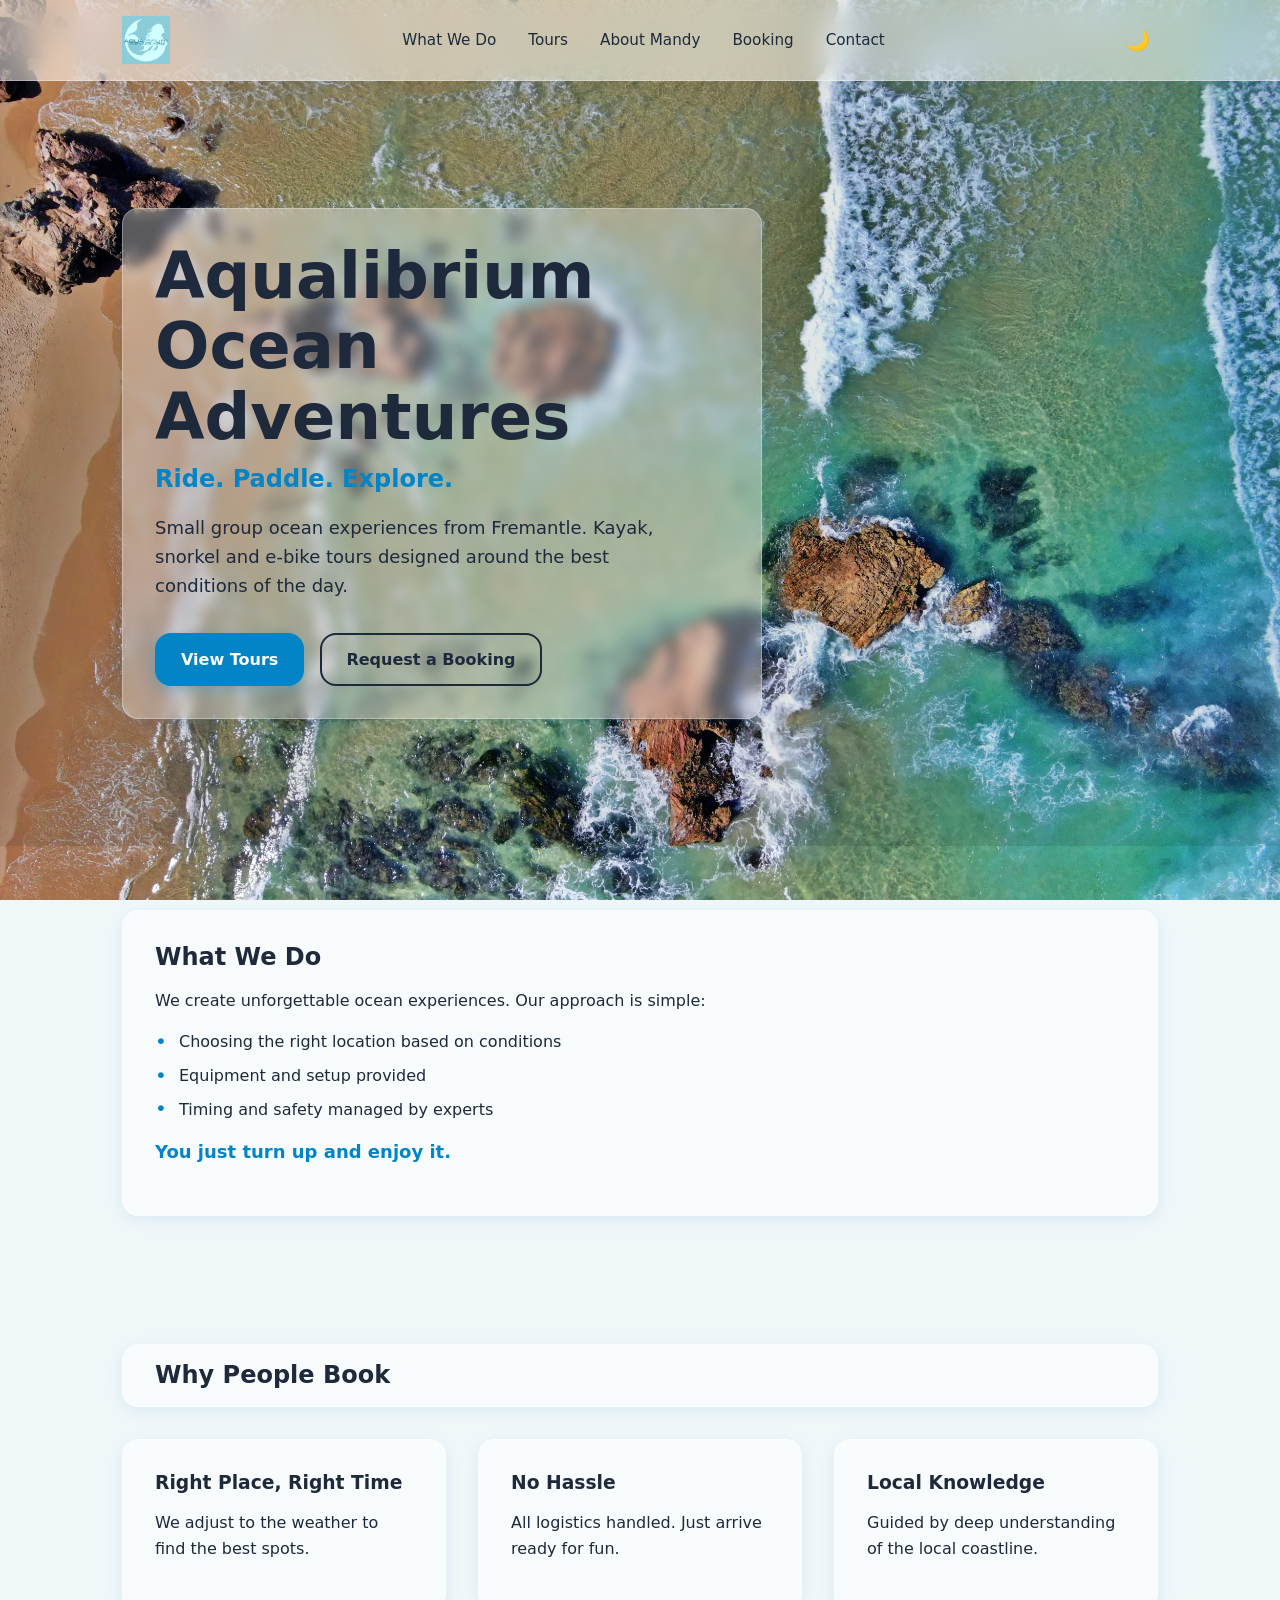
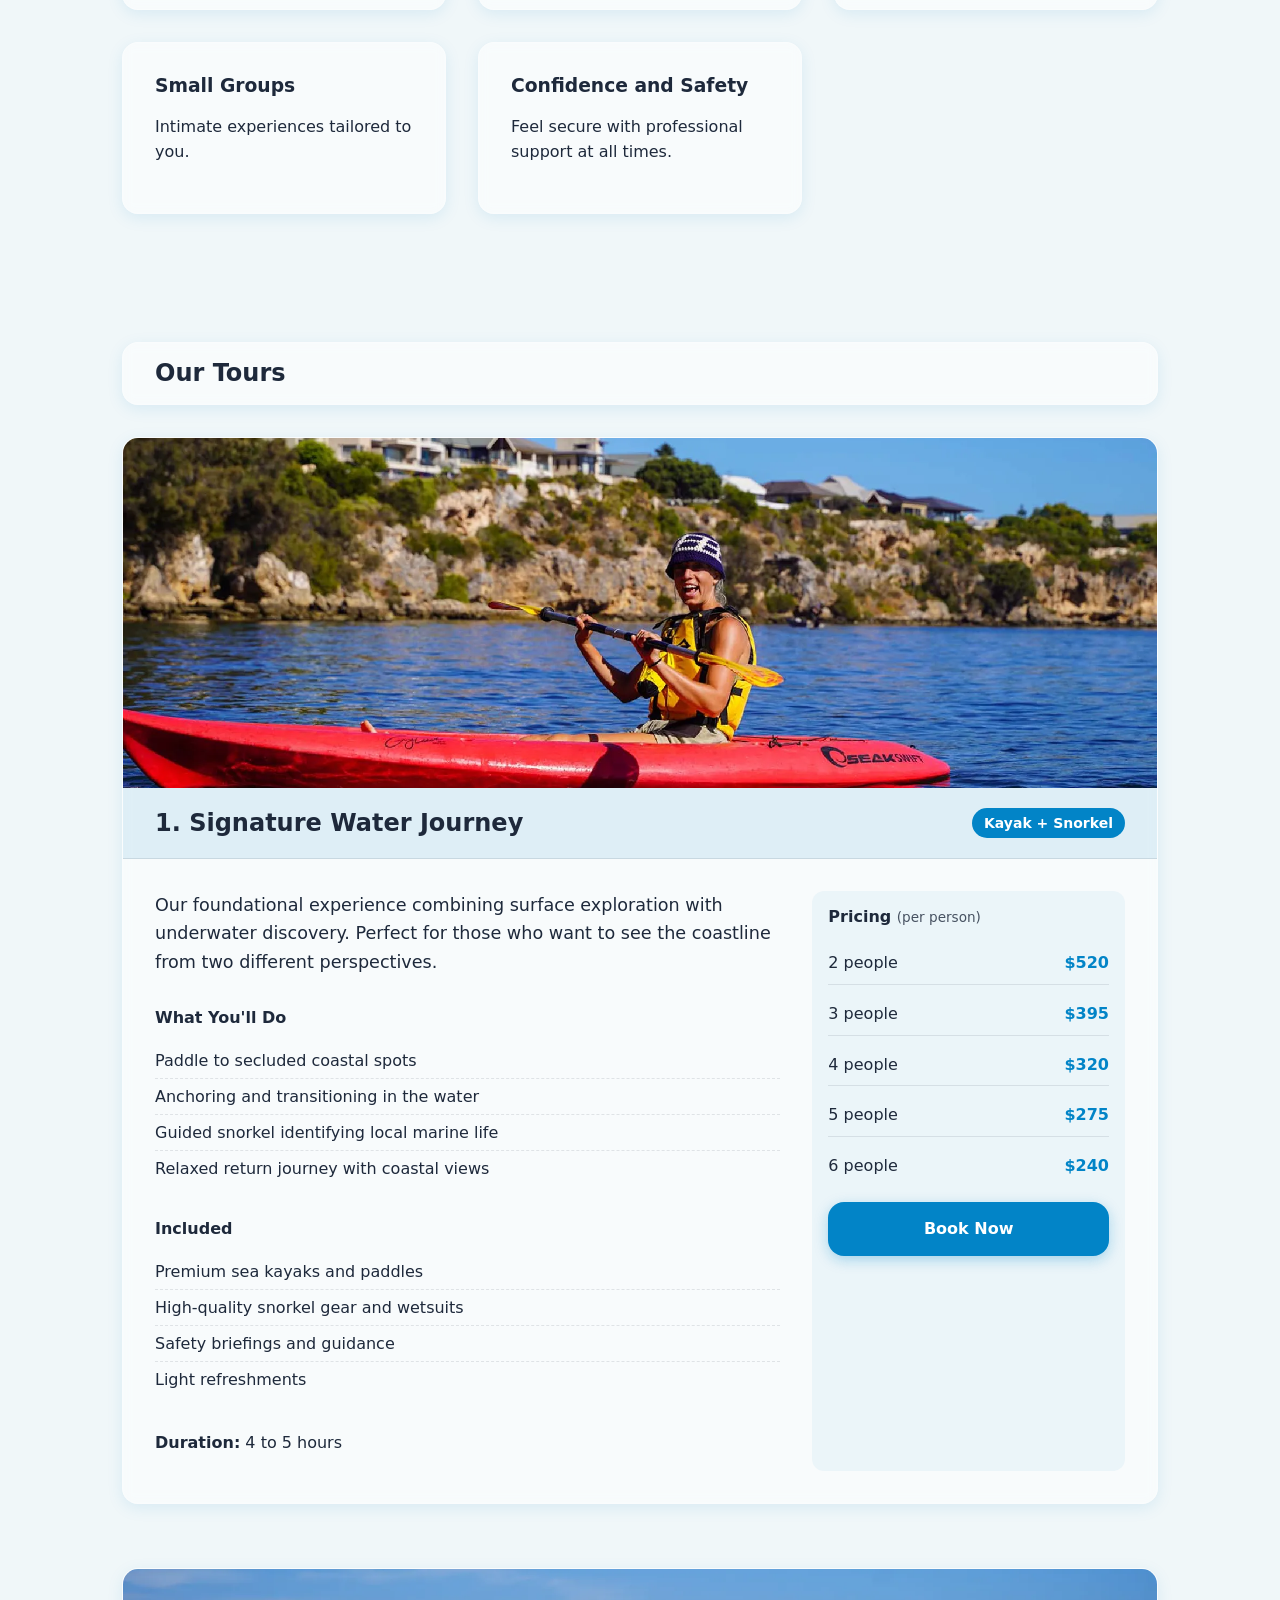
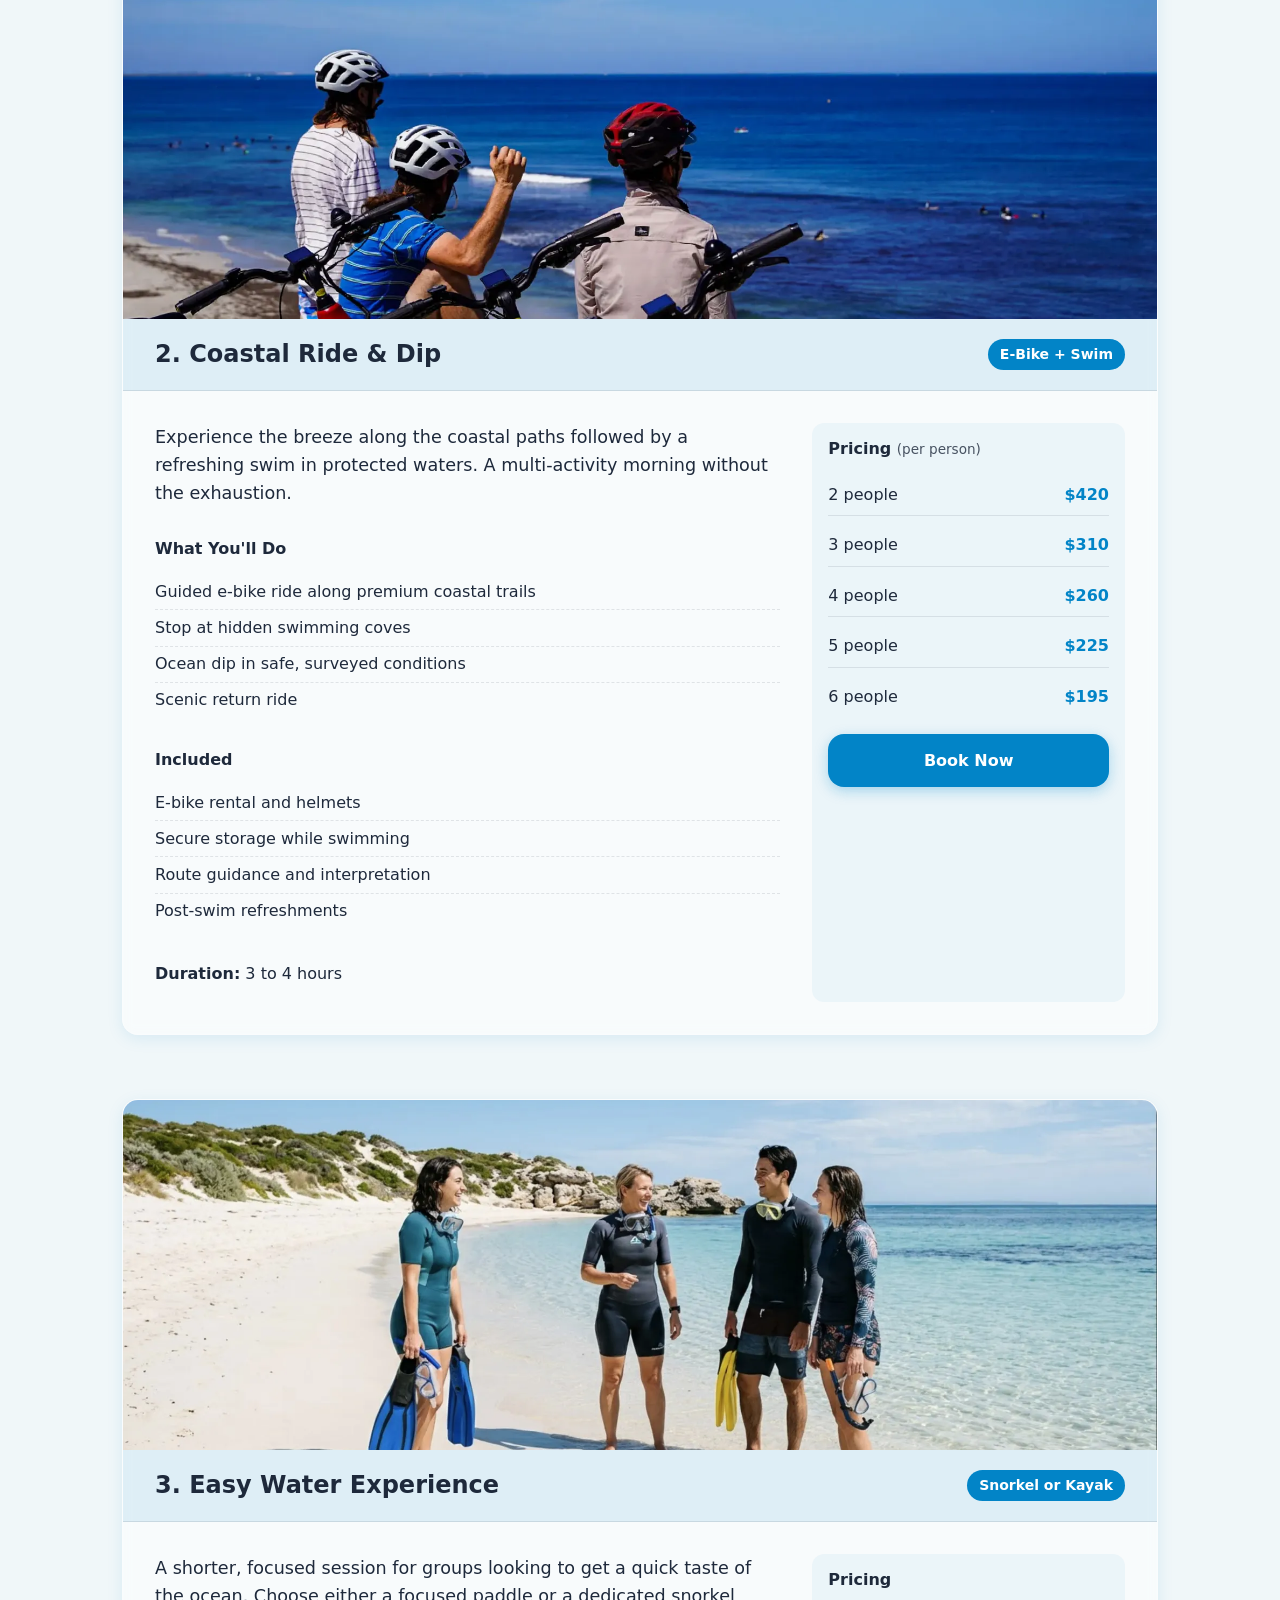
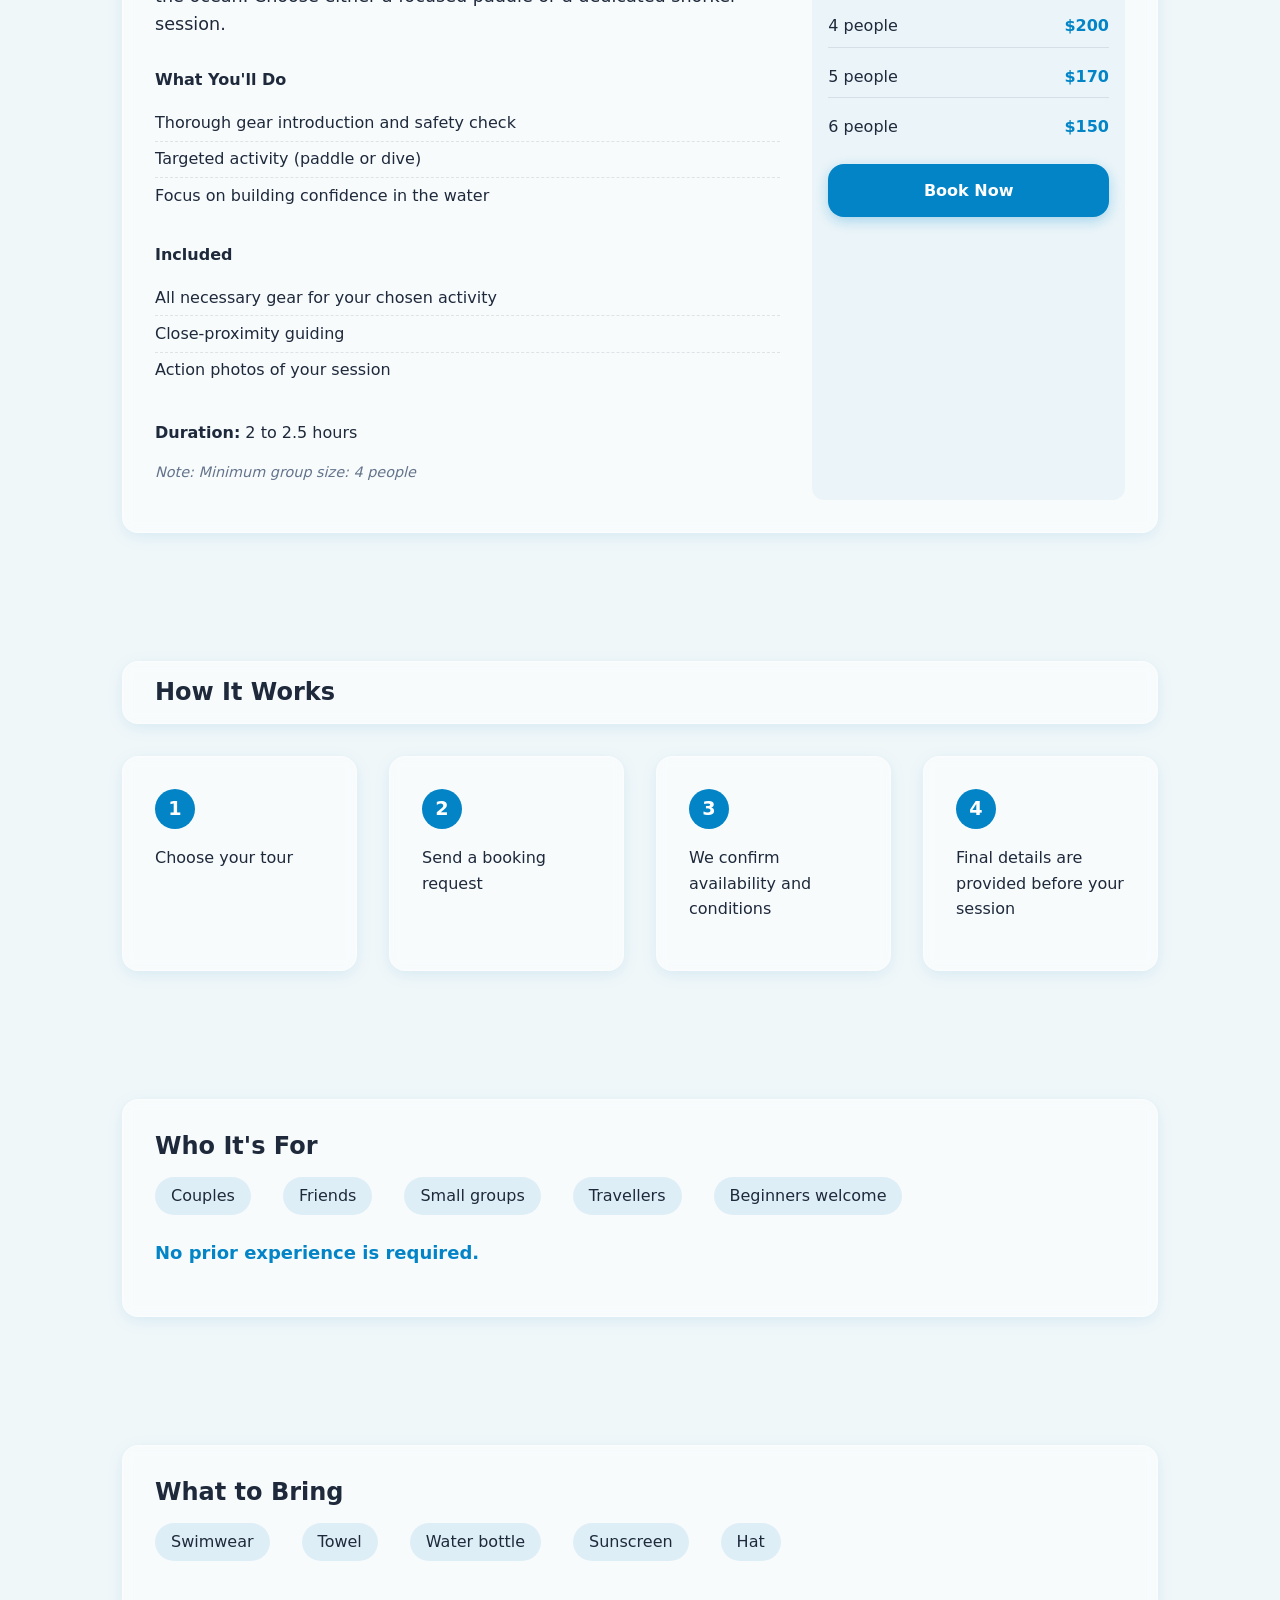
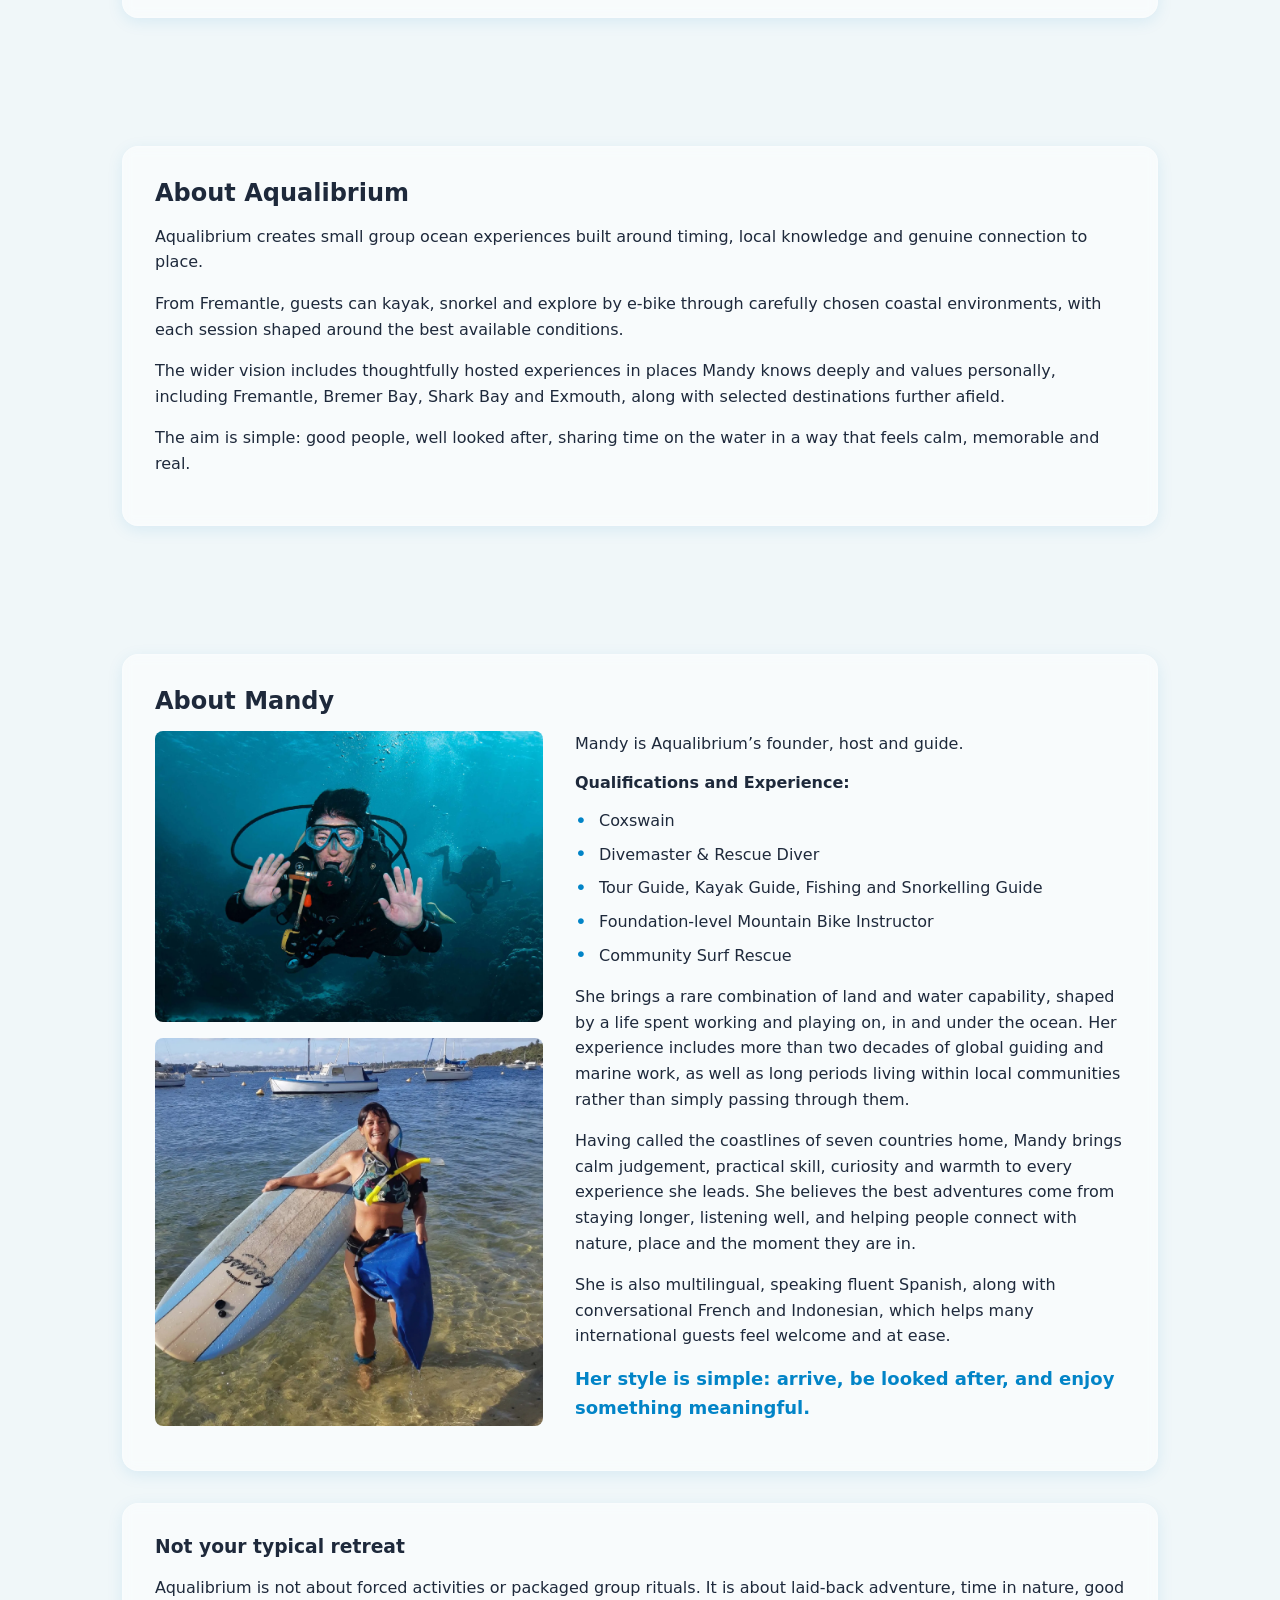
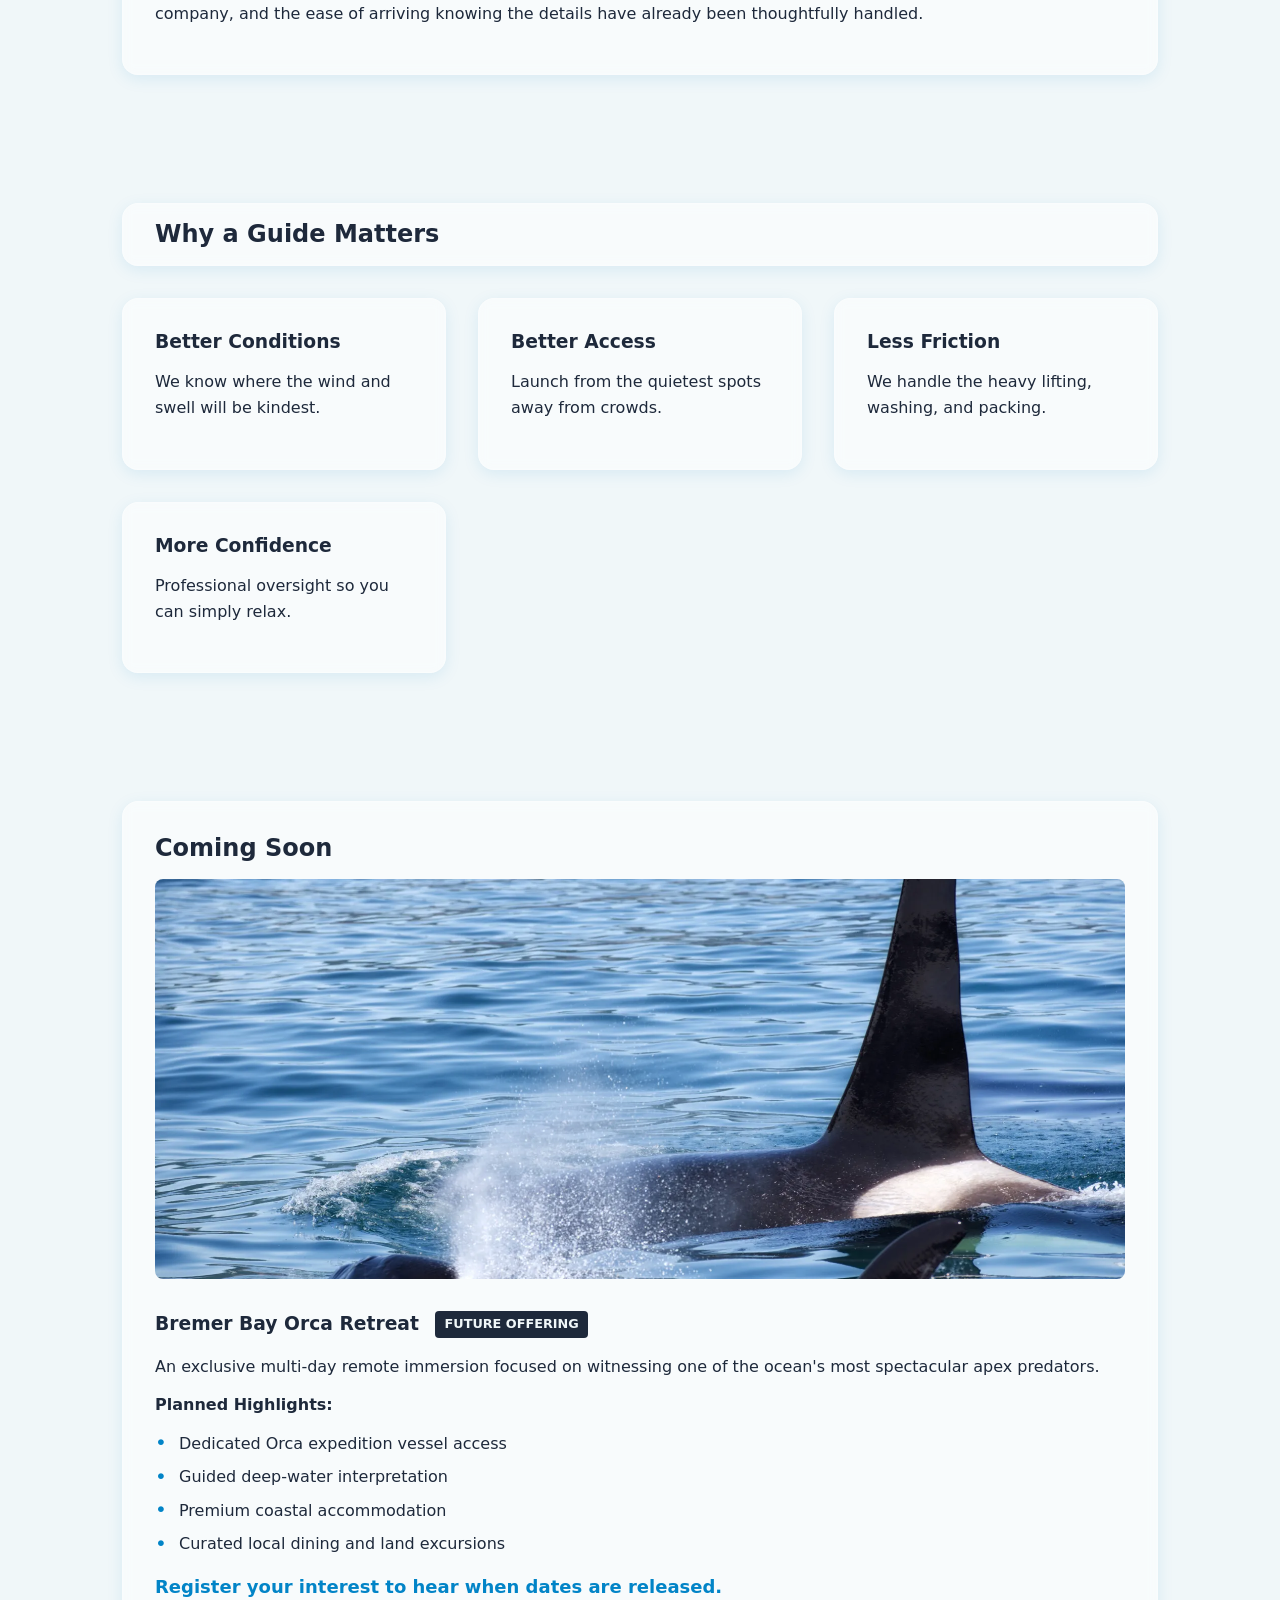
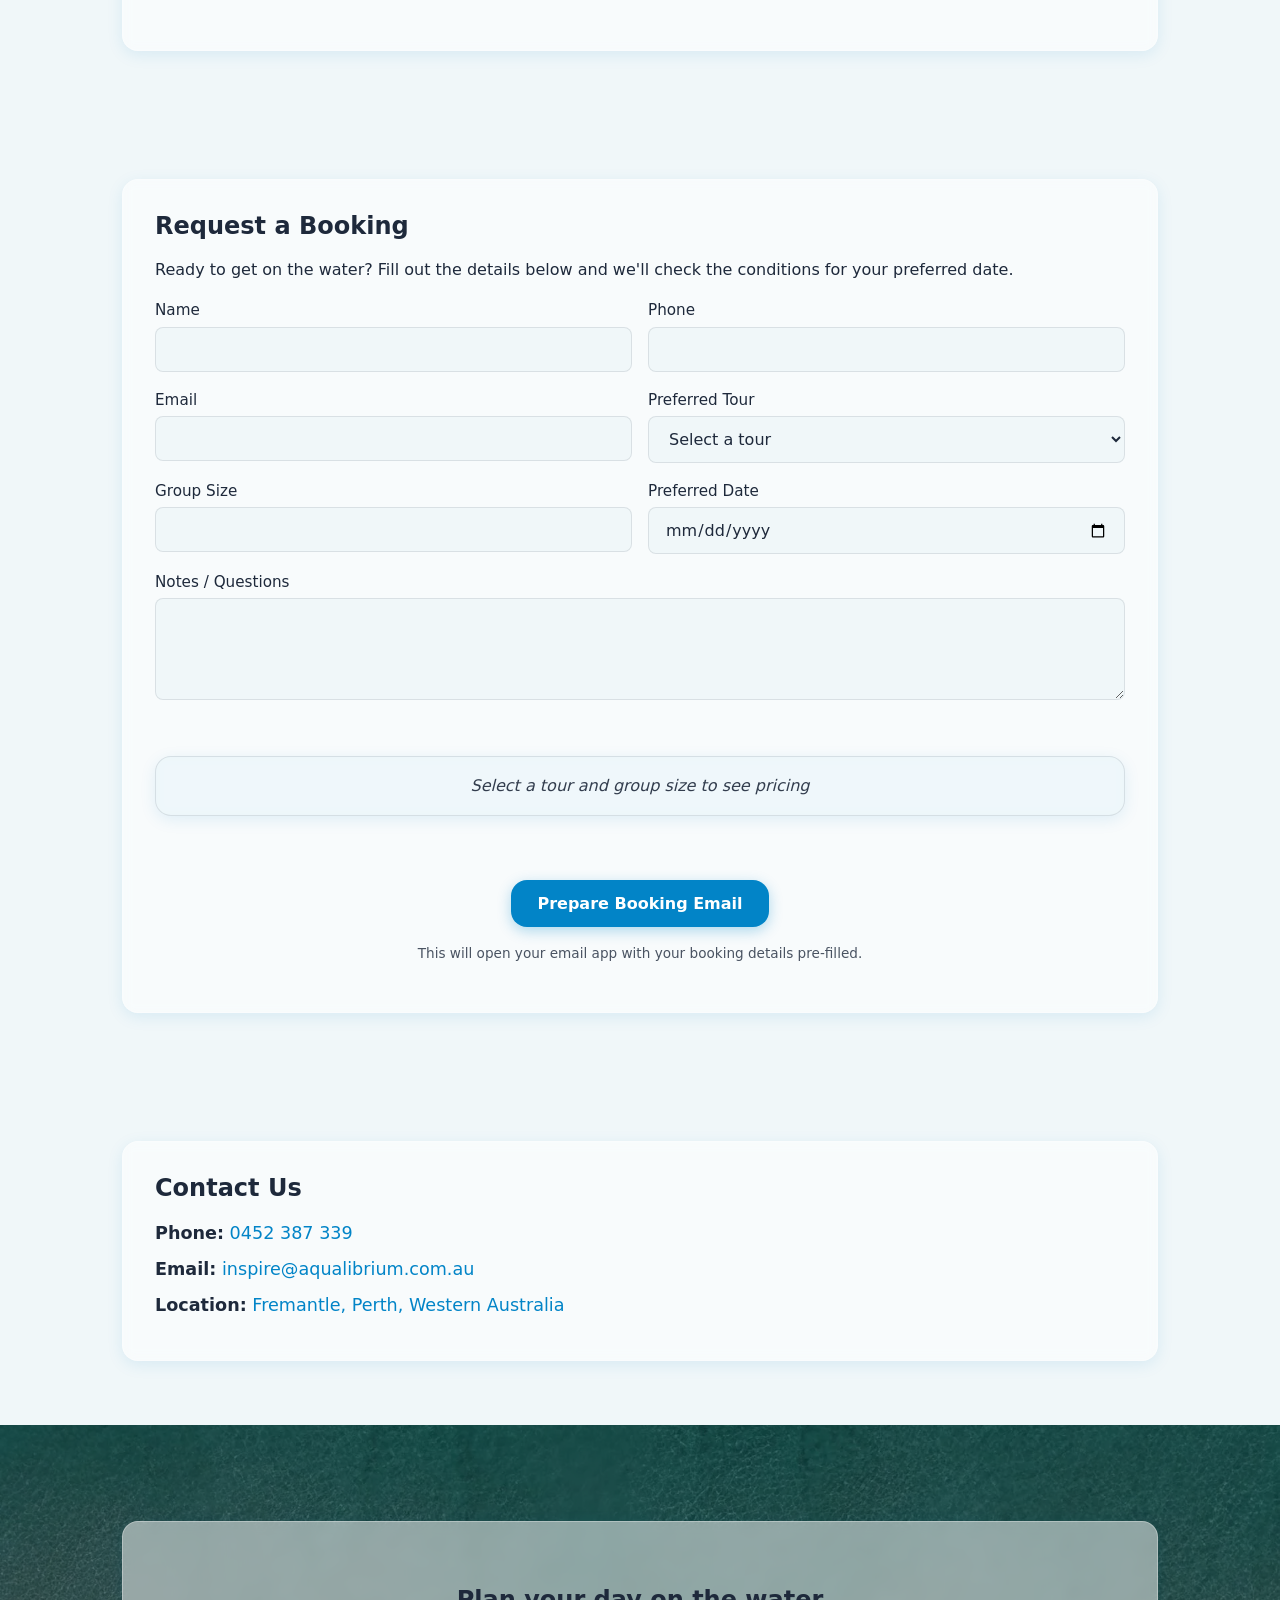
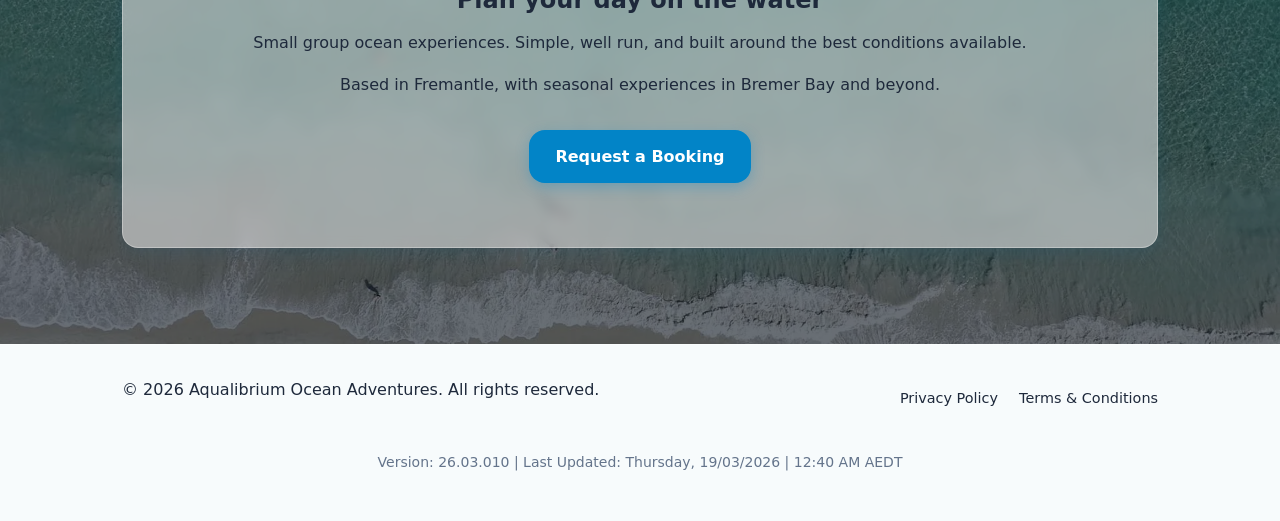
==== commit 716cd46d: "Deploy Mission 012 booking form updates" ====
--- a/index.html
+++ b/index.html
@@ -143,13 +143,16 @@
                             </div>
                             
                             <div class="pricing-block">
-                                <h4>Pricing</h4>
+                                <h4>Pricing <span class="pricing-clarity">(per person)</span></h4>
                                 <div class="pricing-table">
                                     <div class="pricing-row"><span>2 people</span><span>$520</span></div>
                                     <div class="pricing-row"><span>3 people</span><span>$395</span></div>
                                     <div class="pricing-row"><span>4 people</span><span>$320</span></div>
                                     <div class="pricing-row"><span>5 people</span><span>$275</span></div>
                                     <div class="pricing-row"><span>6 people</span><span>$240</span></div>
+                                </div>
+                                <div style="margin-top: var(--spacing-sm);">
+                                    <a href="#booking" class="button button-primary" style="width: 100%; text-align: center;">Book Now</a>
                                 </div>
                             </div>
                         </div>
@@ -187,13 +190,16 @@
                             </div>
                             
                             <div class="pricing-block">
-                                <h4>Pricing</h4>
+                                <h4>Pricing <span class="pricing-clarity">(per person)</span></h4>
                                 <div class="pricing-table">
                                     <div class="pricing-row"><span>2 people</span><span>$420</span></div>
                                     <div class="pricing-row"><span>3 people</span><span>$310</span></div>
                                     <div class="pricing-row"><span>4 people</span><span>$260</span></div>
                                     <div class="pricing-row"><span>5 people</span><span>$225</span></div>
                                     <div class="pricing-row"><span>6 people</span><span>$195</span></div>
+                                </div>
+                                <div style="margin-top: var(--spacing-sm);">
+                                    <a href="#booking" class="button button-primary" style="width: 100%; text-align: center;">Book Now</a>
                                 </div>
                             </div>
                         </div>
@@ -236,6 +242,9 @@
                                     <div class="pricing-row"><span>5 people</span><span>$170</span></div>
                                     <div class="pricing-row"><span>6 people</span><span>$150</span></div>
                                 </div>
+                                <div style="margin-top: var(--spacing-sm);">
+                                    <a href="#booking" class="button button-primary" style="width: 100%; text-align: center;">Book Now</a>
+                                </div>
                             </div>
                         </div>
                     </div>
@@ -408,49 +417,69 @@
                 <div class="glass-card booking-container">
                     <h2>Request a Booking</h2>
                     <p>Ready to get on the water? Fill out the details below and we'll check the conditions for your preferred date.</p>
-                    <form id="booking-form" class="booking-form" action="#" method="POST">
-                        <div class="form-group">
-                            <label for="name">Name</label>
-                            <input type="text" id="name" name="name" required>
-                        </div>
+                    <form id="booking-form" class="booking-form">
                         
-                        <div class="form-group">
-                            <label for="phone">Phone</label>
-                            <input type="tel" id="phone" name="phone" required>
+                        <div class="form-row">
+                            <div class="form-group">
+                                <label for="name">Name</label>
+                                <input type="text" id="name" name="name" required>
+                            </div>
+                            <div class="form-group">
+                                <label for="phone">Phone</label>
+                                <input type="tel" id="phone" name="phone" required>
+                            </div>
                         </div>
                         
-                        <div class="form-group">
-                            <label for="email">Email</label>
-                            <input type="email" id="email" name="email" required>
+                        <div class="form-row">
+                            <div class="form-group">
+                                <label for="email">Email</label>
+                                <input type="email" id="email" name="email" required>
+                            </div>
+                            <div class="form-group">
+                                <label for="tour">Preferred Tour</label>
+                                <select id="tour" name="tour" required>
+                                    <option value="" disabled selected>Select a tour</option>
+                                    <option value="kayak_snorkel">1. Signature Water Journey</option>
+                                    <option value="ebike_swim">2. Coastal Ride & Dip</option>
+                                    <option value="easy_water">3. Easy Water Experience</option>
+                                </select>
+                            </div>
                         </div>
                         
-                        <div class="form-group">
-                            <label for="tour">Preferred Tour</label>
-                            <select id="tour" name="tour" required>
-                                <option value="" disabled selected>Select a tour</option>
-                                <option value="kayak_snorkel">1. Signature Water Journey</option>
-                                <option value="ebike_swim">2. Coastal Ride & Dip</option>
-                                <option value="easy_water">3. Easy Water Experience</option>
-                            </select>
-                        </div>
-                        
-                        <div class="form-group">
-                            <label for="group-size">Group Size</label>
-                            <input type="number" id="group-size" name="group-size" min="1" required>
-                        </div>
-                        
-                        <div class="form-group">
-                            <label for="date">Preferred Date</label>
-                            <input type="date" id="date" name="date" required>
+                        <div class="form-row">
+                            <div class="form-group">
+                                <label for="group-size">Group Size</label>
+                                <input type="number" id="group-size" name="group_size" min="1" required>
+                            </div>
+                            <div class="form-group">
+                                <label for="preferred-date">Preferred Date</label>
+                                <input type="date" id="preferred-date" name="preferred_date" required>
+                            </div>
                         </div>
                         
                         <div class="form-group">
                             <label for="notes">Notes / Questions</label>
                             <textarea id="notes" name="notes" rows="4"></textarea>
                         </div>
+
+                        <!-- Pricing Summary Block -->
+                        <div class="pricing-summary-block glass-card">
+                            <div id="pricing-neutral" class="pricing-message">Select a tour and group size to see pricing</div>
+                            <div id="pricing-invalid" class="pricing-message hidden" style="color: #e63946;">This group size is not available for the selected tour</div>
+                            <div id="pricing-details" class="pricing-details hidden">
+                                <div class="summary-row"><span>Price per person:</span> <strong id="summary-pp">$0</strong></div>
+                                <div class="summary-row"><span>Group size:</span> <strong id="summary-size">0</strong></div>
+                                <hr>
+                                <div class="summary-row total-row"><span>Estimated total:</span> <strong id="summary-total">$0</strong></div>
+                            </div>
+                            <!-- Hidden inputs to submit calculated values with form -->
+                            <input type="hidden" id="form-price-pp" name="price_per_person" value="">
+                            <input type="hidden" id="form-price-total" name="estimated_total" value="">
+                        </div>
                         
-                        <div class="form-actions">
-                            <button type="submit" class="button button-primary">Send Booking Request</button>
+                        <div class="form-actions" style="text-align: center;">
+                            <button type="submit" class="button button-primary window-scroll-trigger">Prepare Booking Email</button>
+                            <p class="form-note" style="font-size: 0.85rem; opacity: 0.8; margin-top: var(--spacing-sm);">This will open your email app with your booking details pre-filled.</p>
                         </div>
                     </form>
                 </div>
--- a/css/style.css
+++ b/css/style.css
@@ -685,6 +685,68 @@
     font-weight: 700;
 }
 
+/* Pricing Clarity */
+.pricing-clarity {
+    font-size: 0.85em;
+    font-weight: 500;
+    opacity: 0.8;
+}
+
+/* Booking Form Desktop Layout */
+.form-row {
+    display: flex;
+    flex-direction: column;
+    gap: var(--spacing-sm);
+}
+
+@media (min-width: 768px) {
+    .form-row {
+        flex-direction: row;
+    }
+    .form-row .form-group {
+        flex: 1;
+    }
+}
+
+/* Pricing Summary Block */
+.pricing-summary-block {
+    margin: var(--spacing-md) 0;
+    padding: var(--spacing-sm) var(--spacing-md);
+    background: rgba(2, 132, 199, 0.05); /* very light subtle tint */
+    border: 1px solid var(--border-color);
+}
+
+html[data-theme="dark"] .pricing-summary-block {
+    background: rgba(255, 255, 255, 0.05);
+}
+
+.summary-row {
+    display: flex;
+    justify-content: space-between;
+    margin-bottom: 0.5rem;
+}
+
+.total-row {
+    font-size: 1.125rem;
+    color: var(--accent-color);
+}
+
+.pricing-message {
+    text-align: center;
+    font-style: italic;
+    opacity: 0.9;
+}
+
+.pricing-summary-block hr {
+    border: 0;
+    border-top: 1px solid var(--border-color);
+    margin: 0.75rem 0;
+}
+
+.hidden {
+    display: none !important;
+}
+
 /* Section Title Card for layout grids */
 .section-title-card {
     margin-bottom: var(--spacing-md);
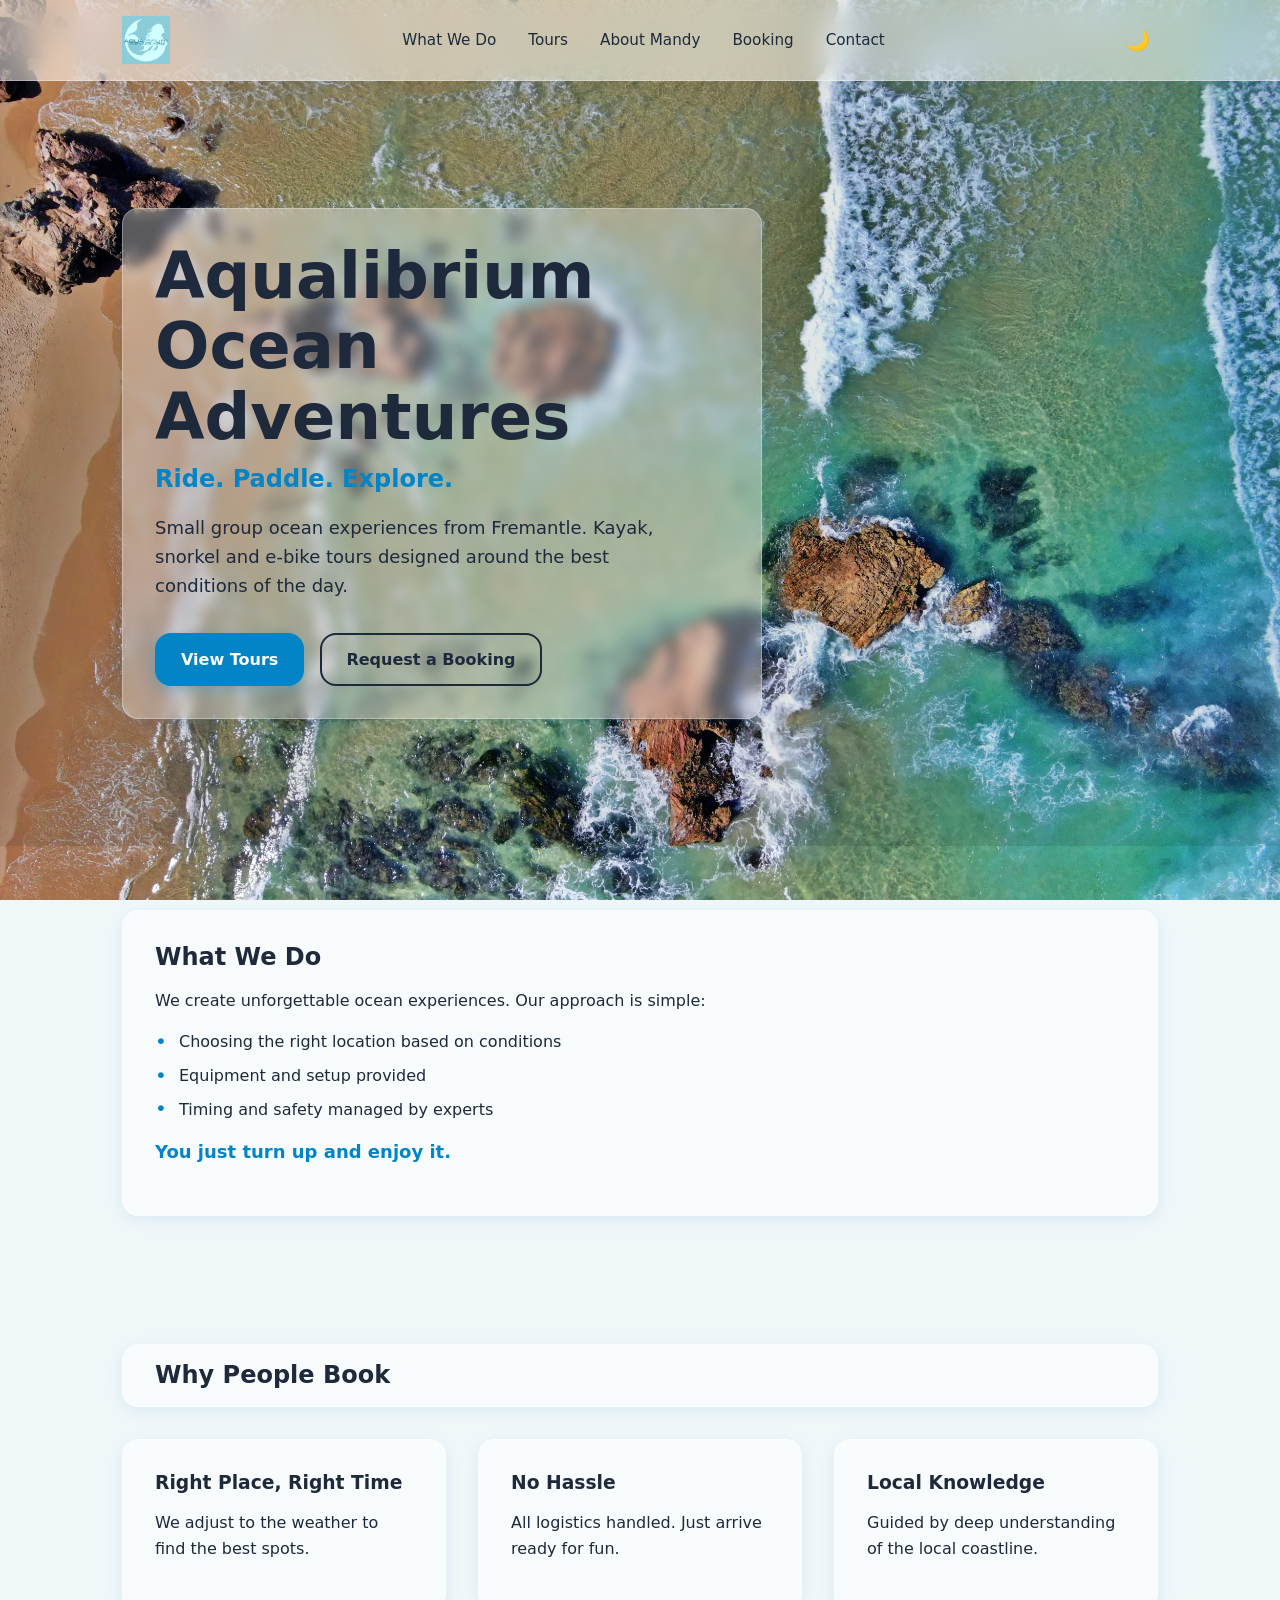
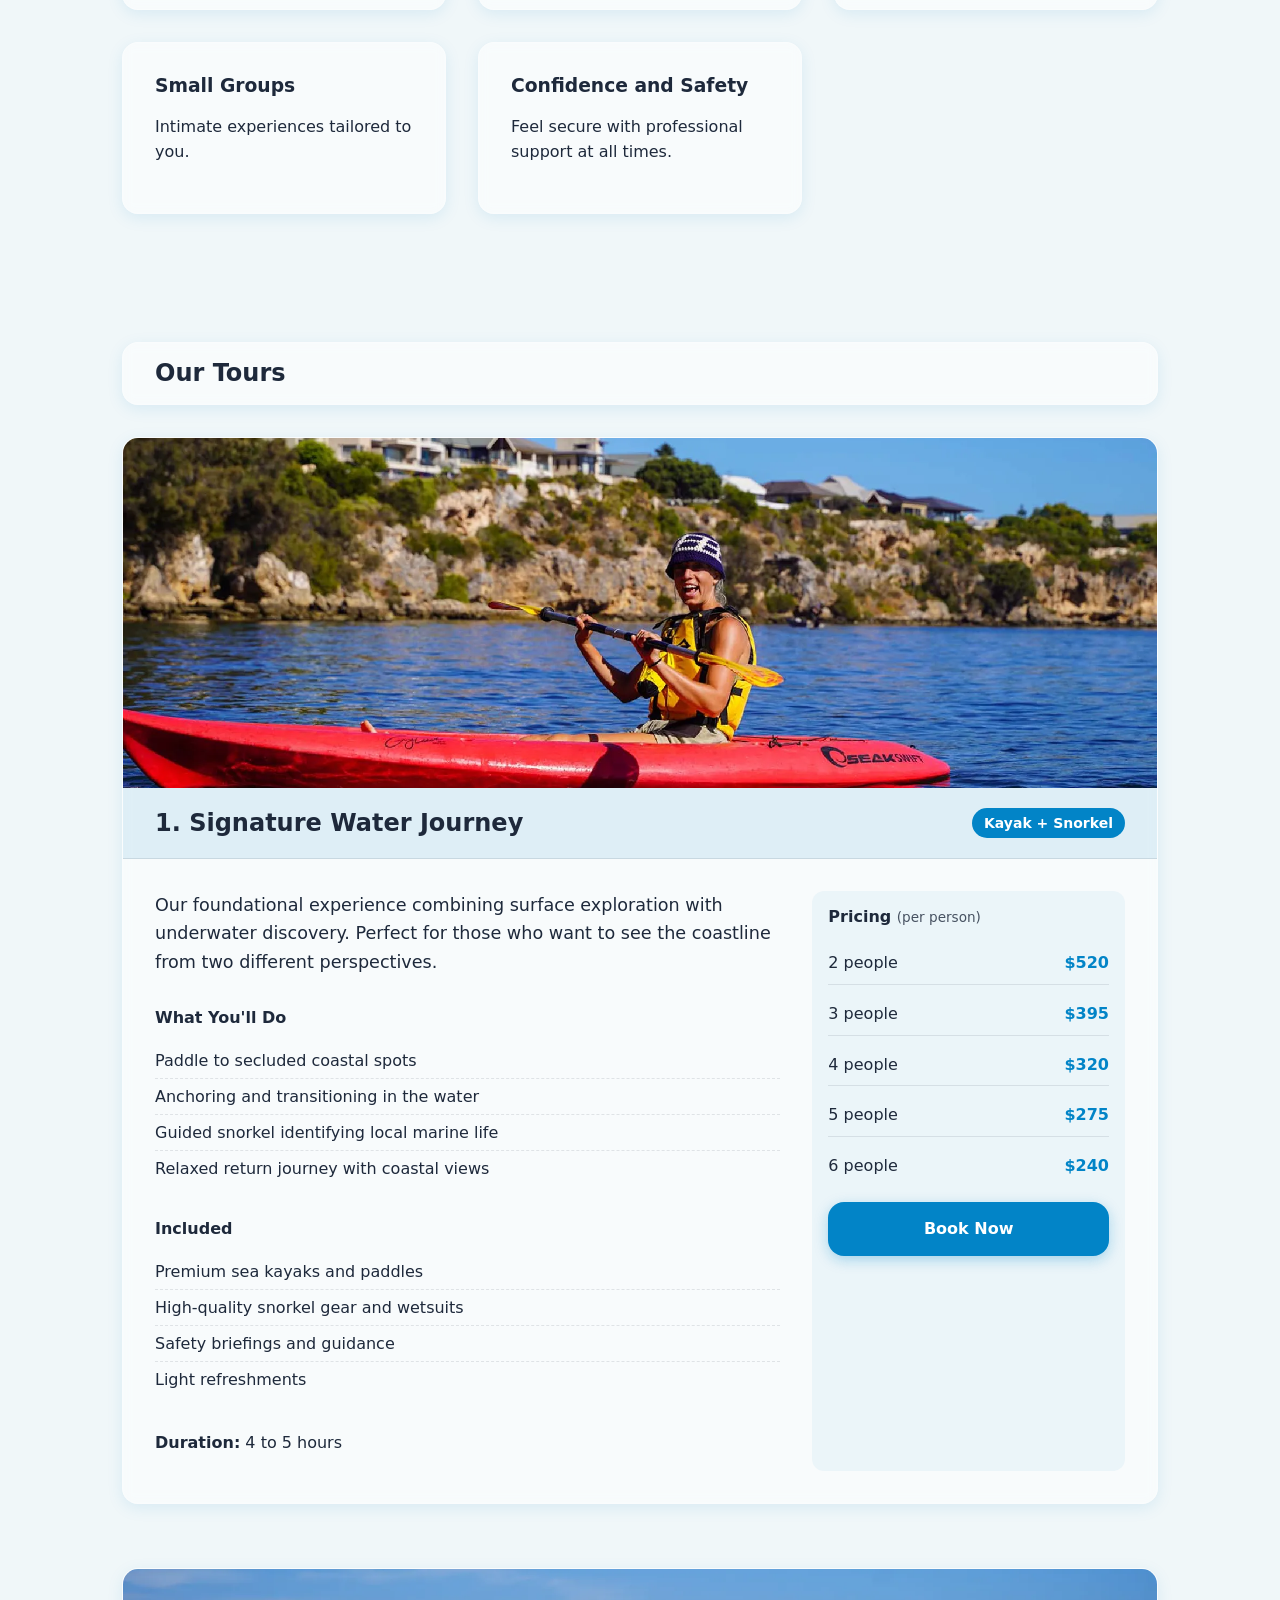
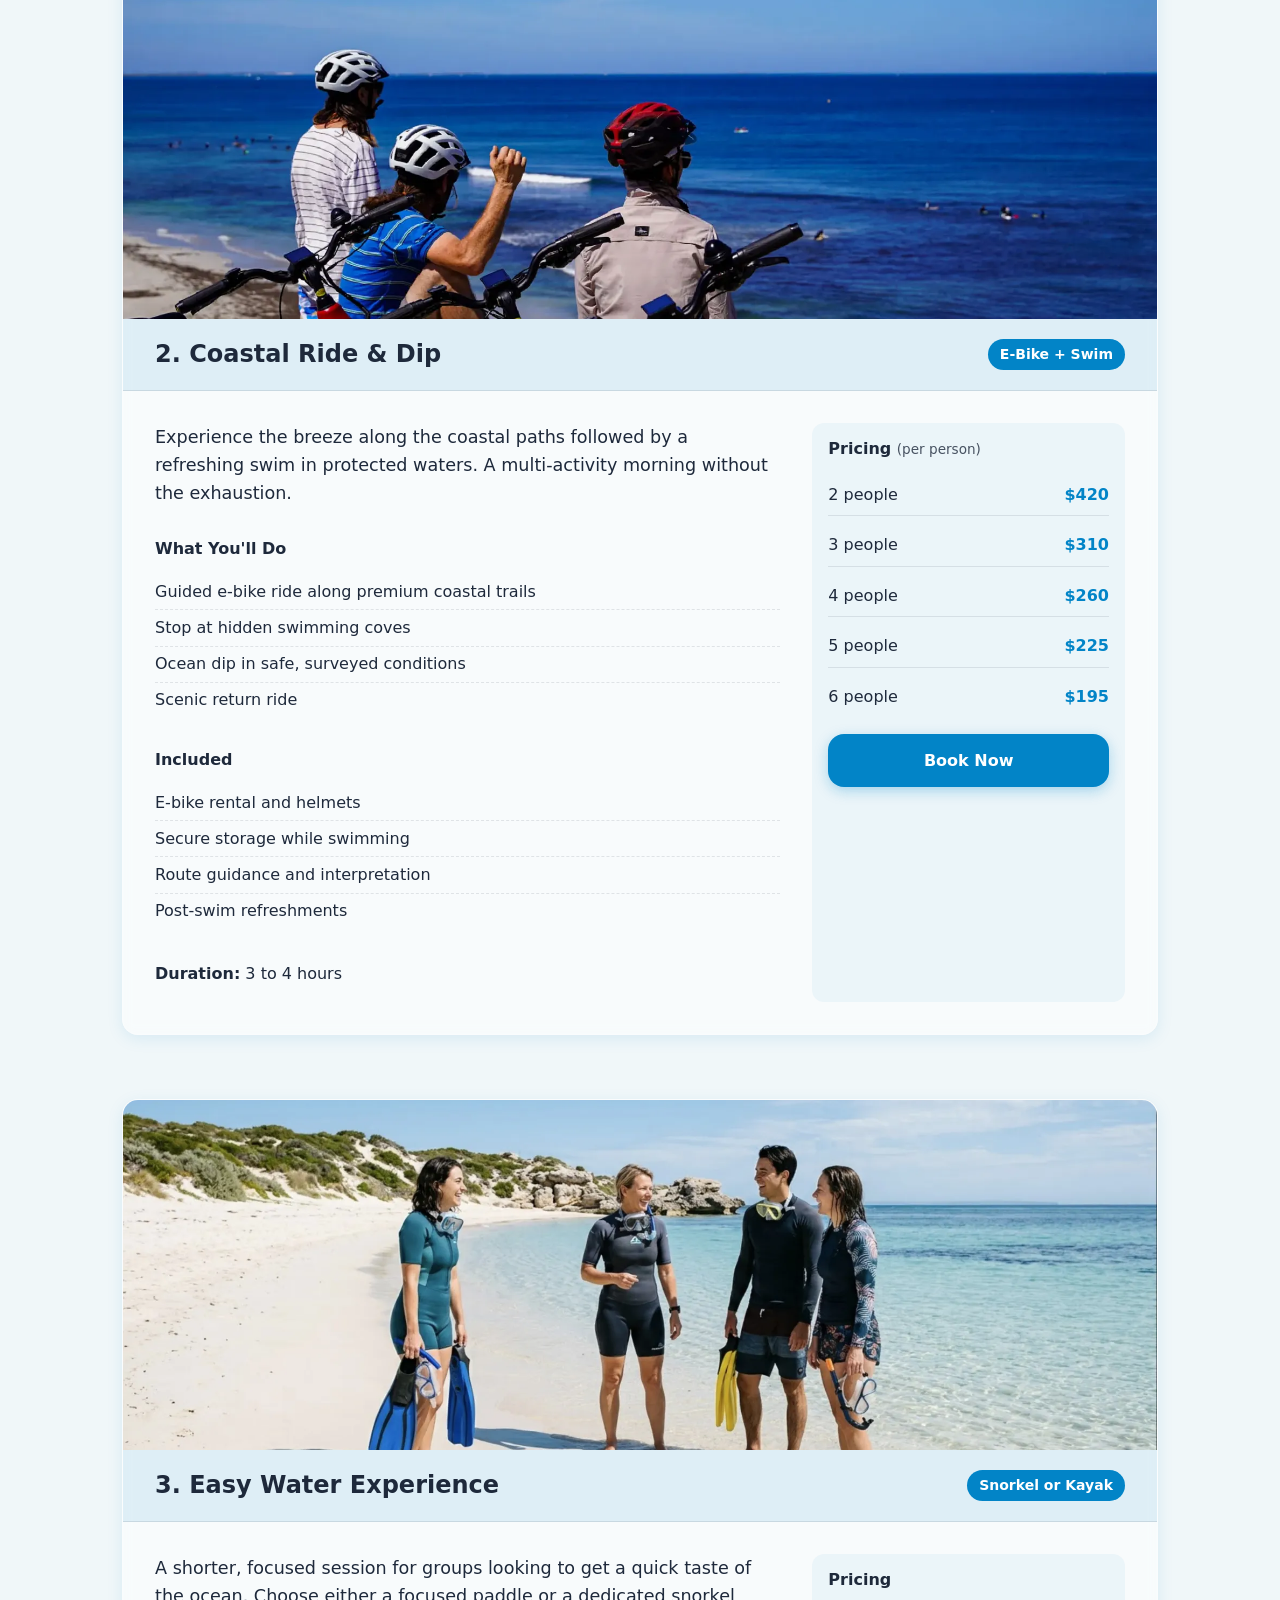
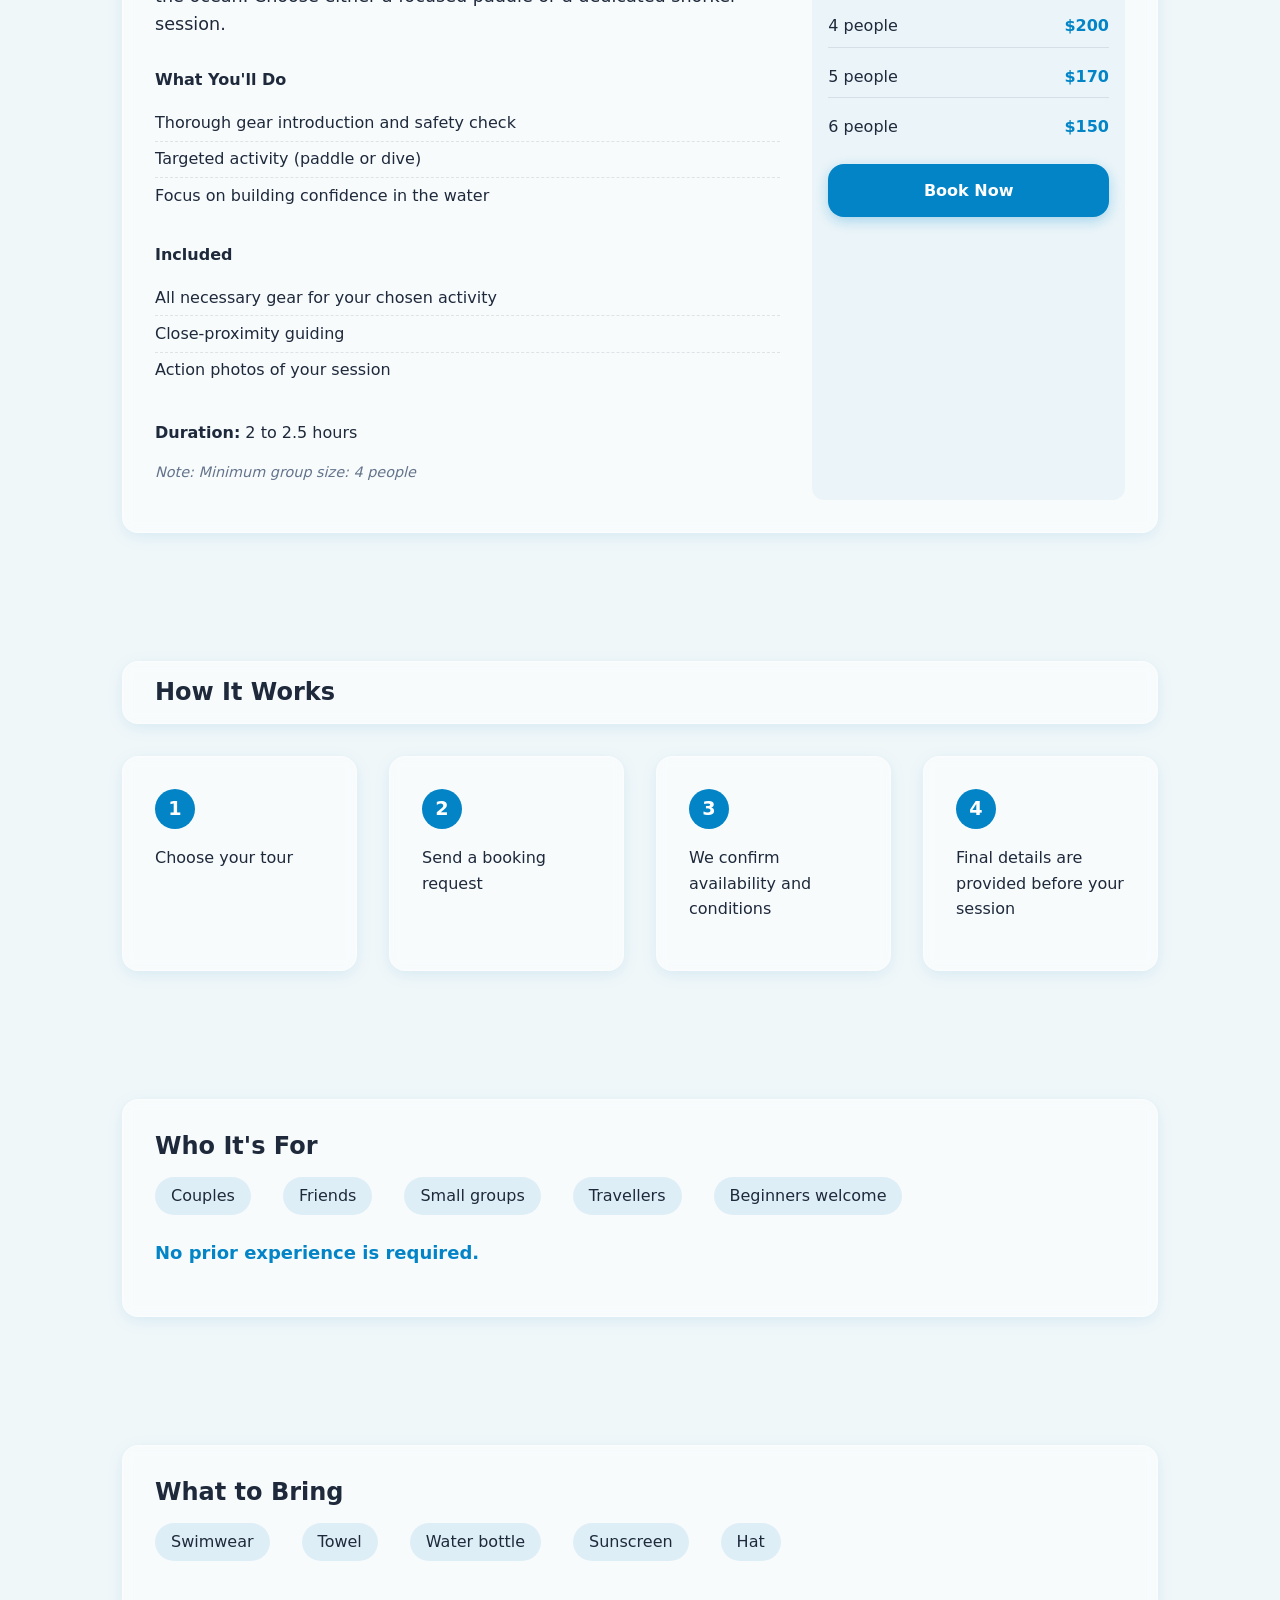
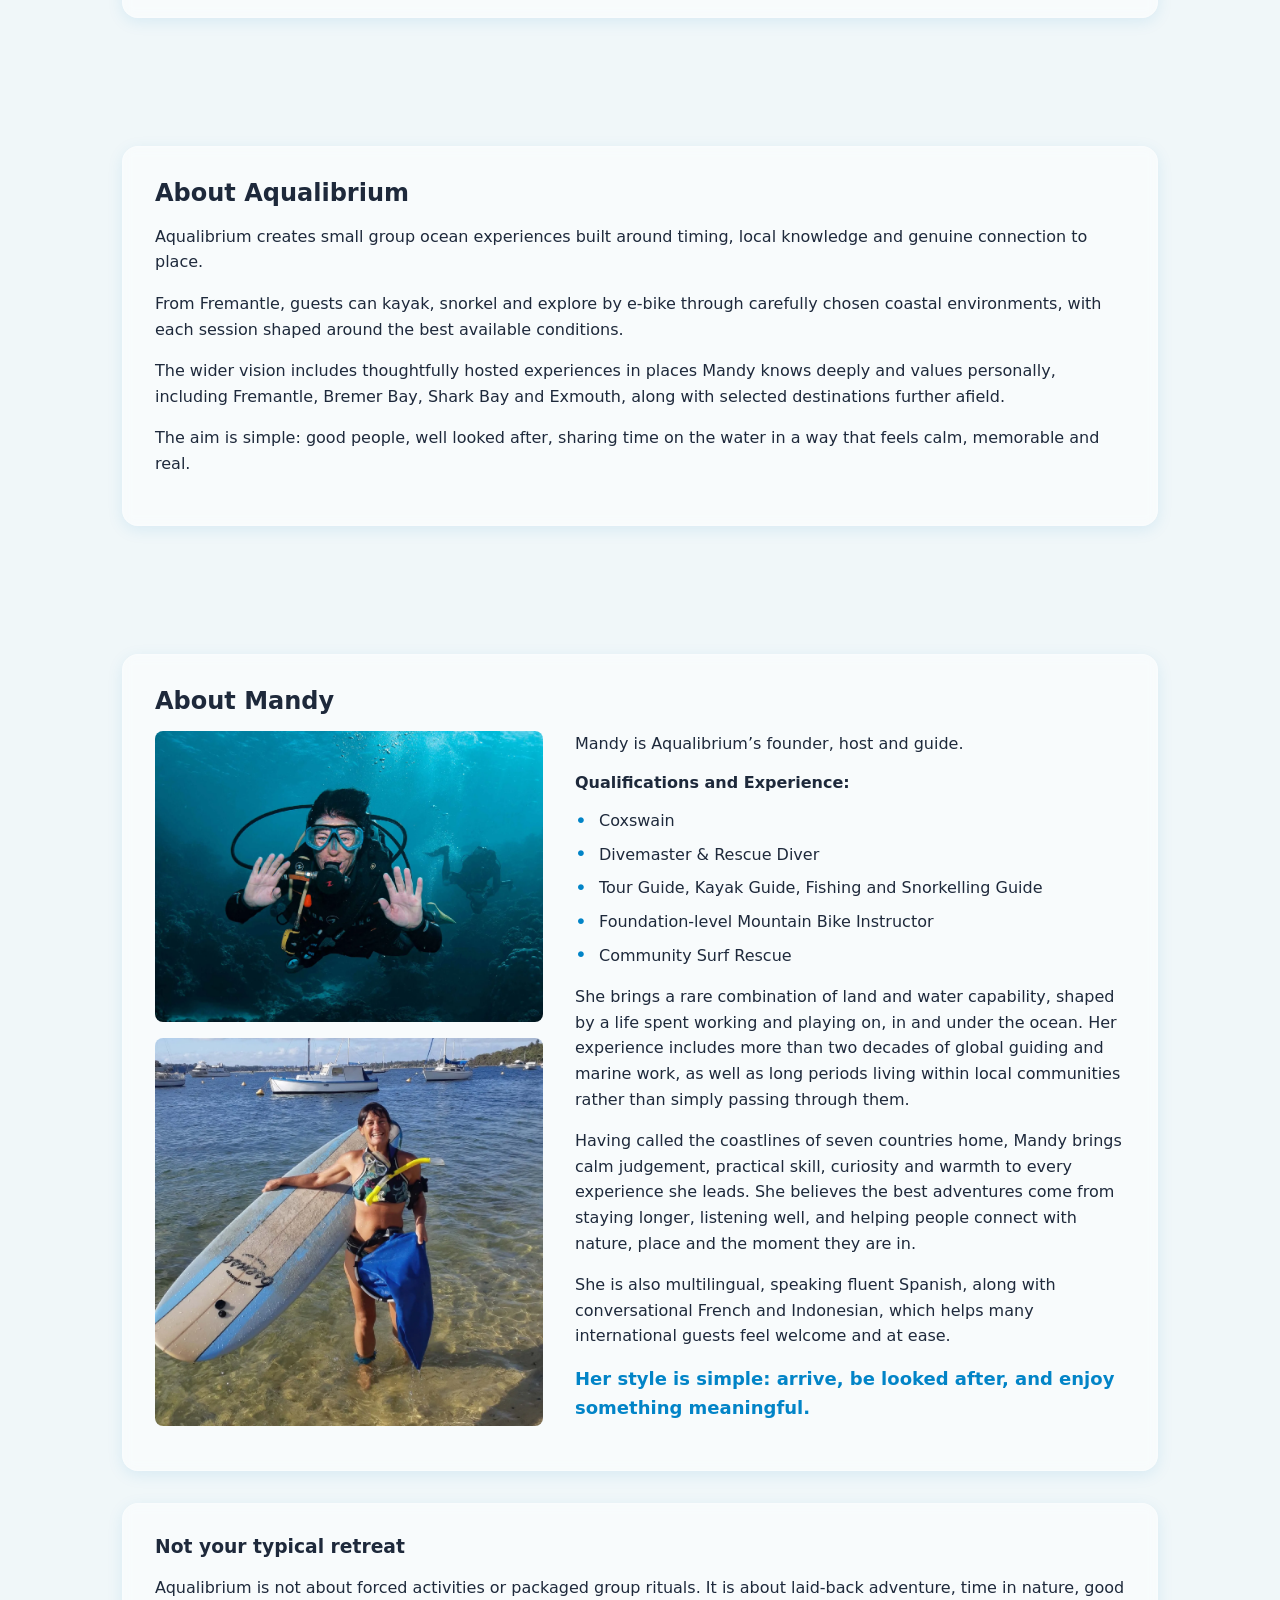
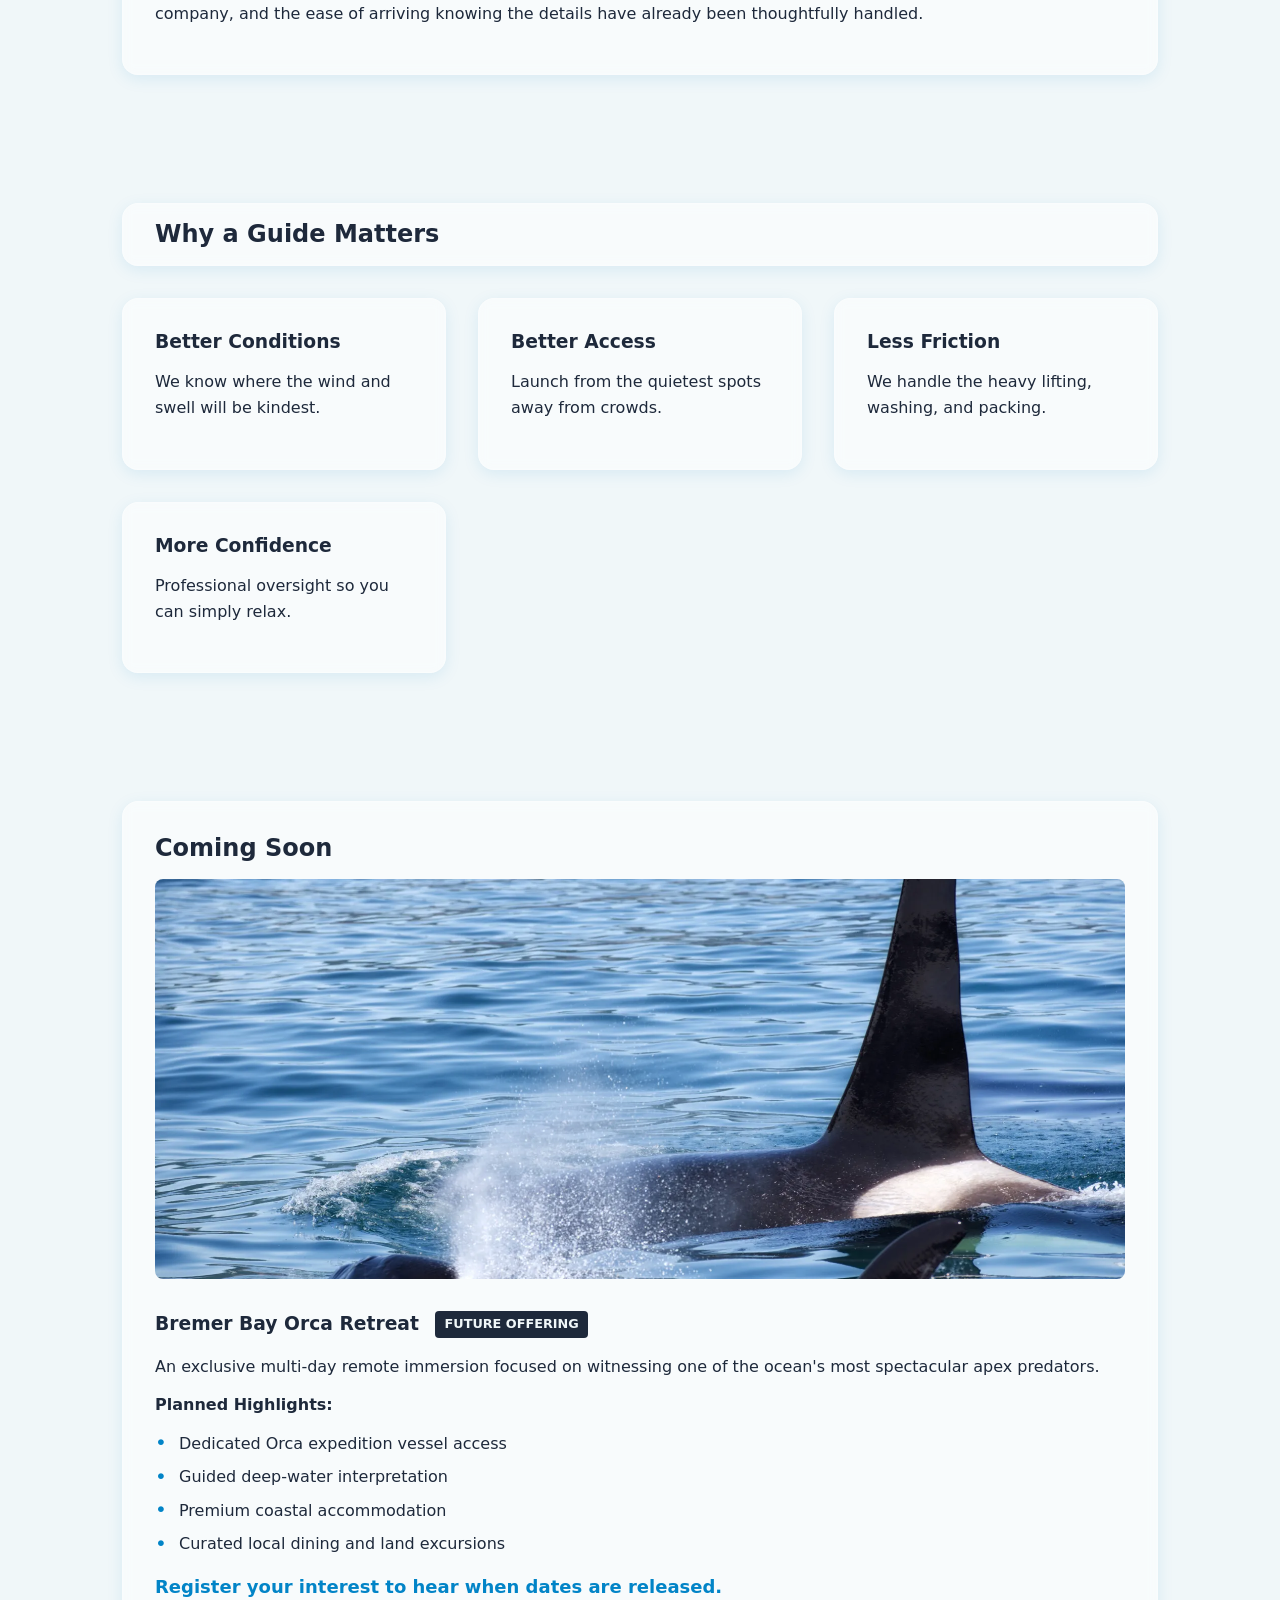
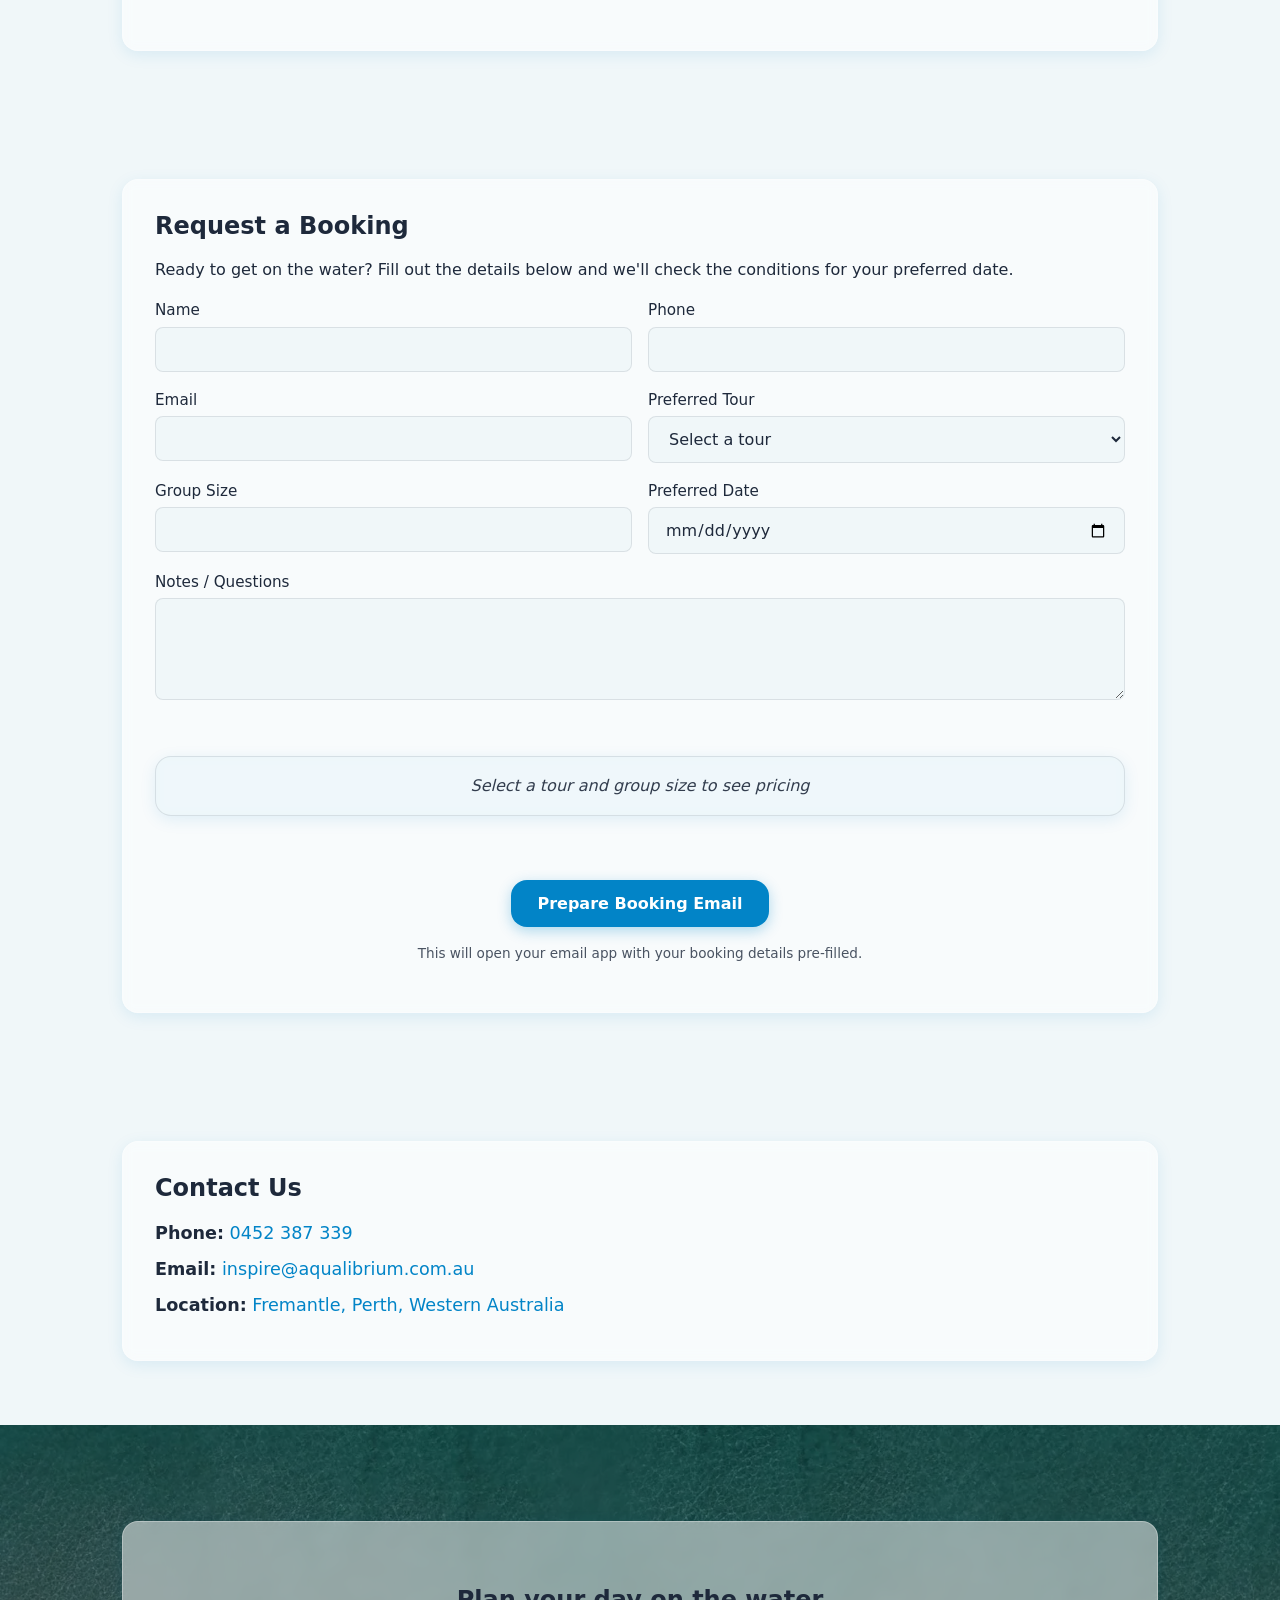
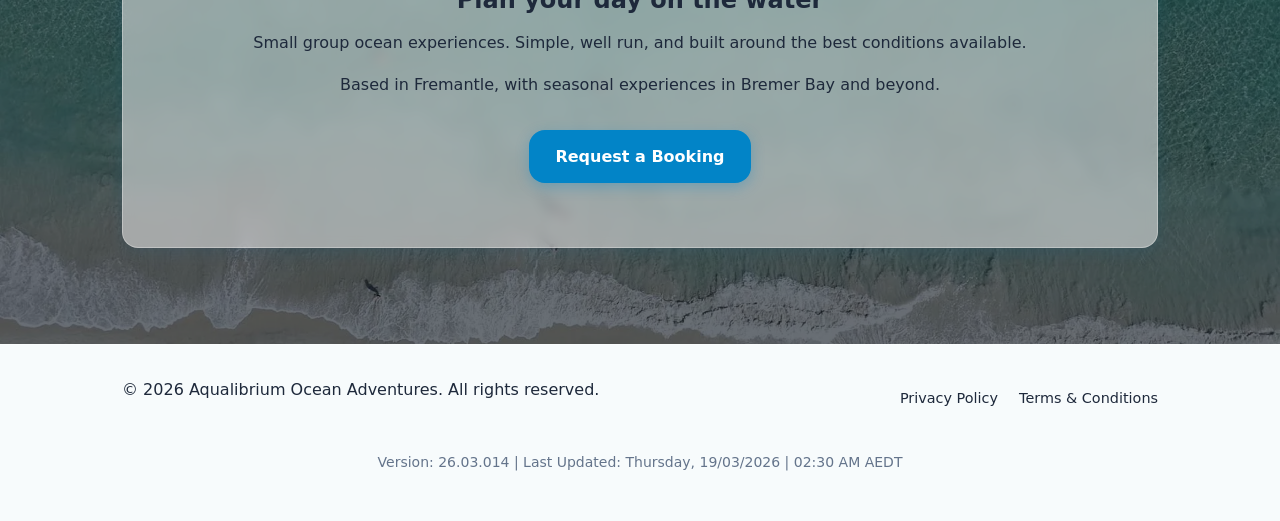
==== commit 599a9629: "Deploy Mission 014 cache buster" ====
--- a/index.html
+++ b/index.html
@@ -12,11 +12,11 @@
     <meta name="viewport" content="width=device-width, initial-scale=1.0">
     <meta name="description" content="Small group ocean experiences from Fremantle. Kayak, snorkel and e-bike tours designed around the best conditions of the day.">
     <meta name="author" content="Colin Dixon">
-    <meta name="version" content="26.03.010">
-    <meta name="timestamp" content="Thursday, 19/03/2026 | 12:40 AM AEDT">
+    <meta name="version" content="26.03.014">
+    <meta name="timestamp" content="Thursday, 19/03/2026 | 02:30 AM AEDT">
     <meta name="robots" content="noindex, nofollow">
     <title>Aqualibrium Ocean Adventures</title>
-    <link rel="stylesheet" href="css/style.css">
+    <link rel="stylesheet" href="css/style.css?v=26.03.014">
 </head>
 <body>
     <header class="site-header">
@@ -532,6 +532,6 @@
         </div>
     </footer>
 
-    <script src="js/script.js"></script>
+    <script src="js/script.js?v=26.03.014"></script>
 </body>
 </html>
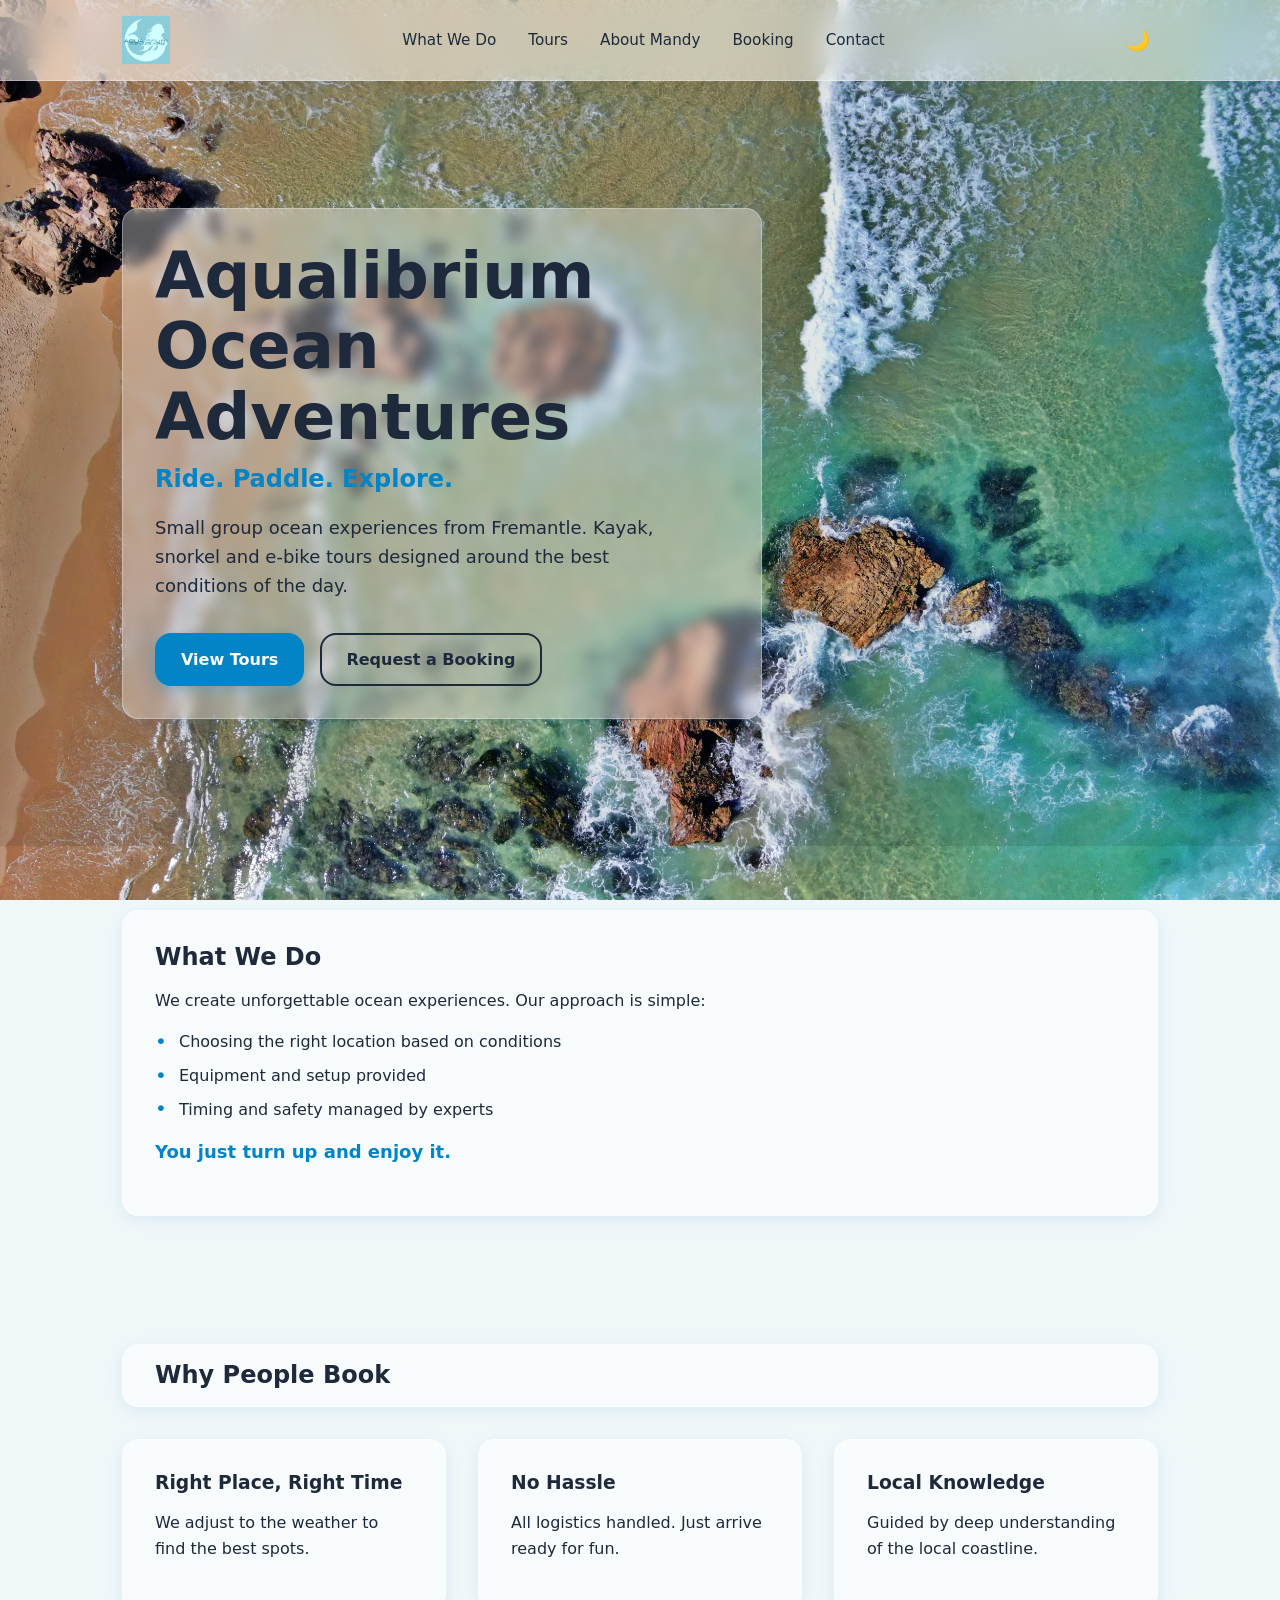
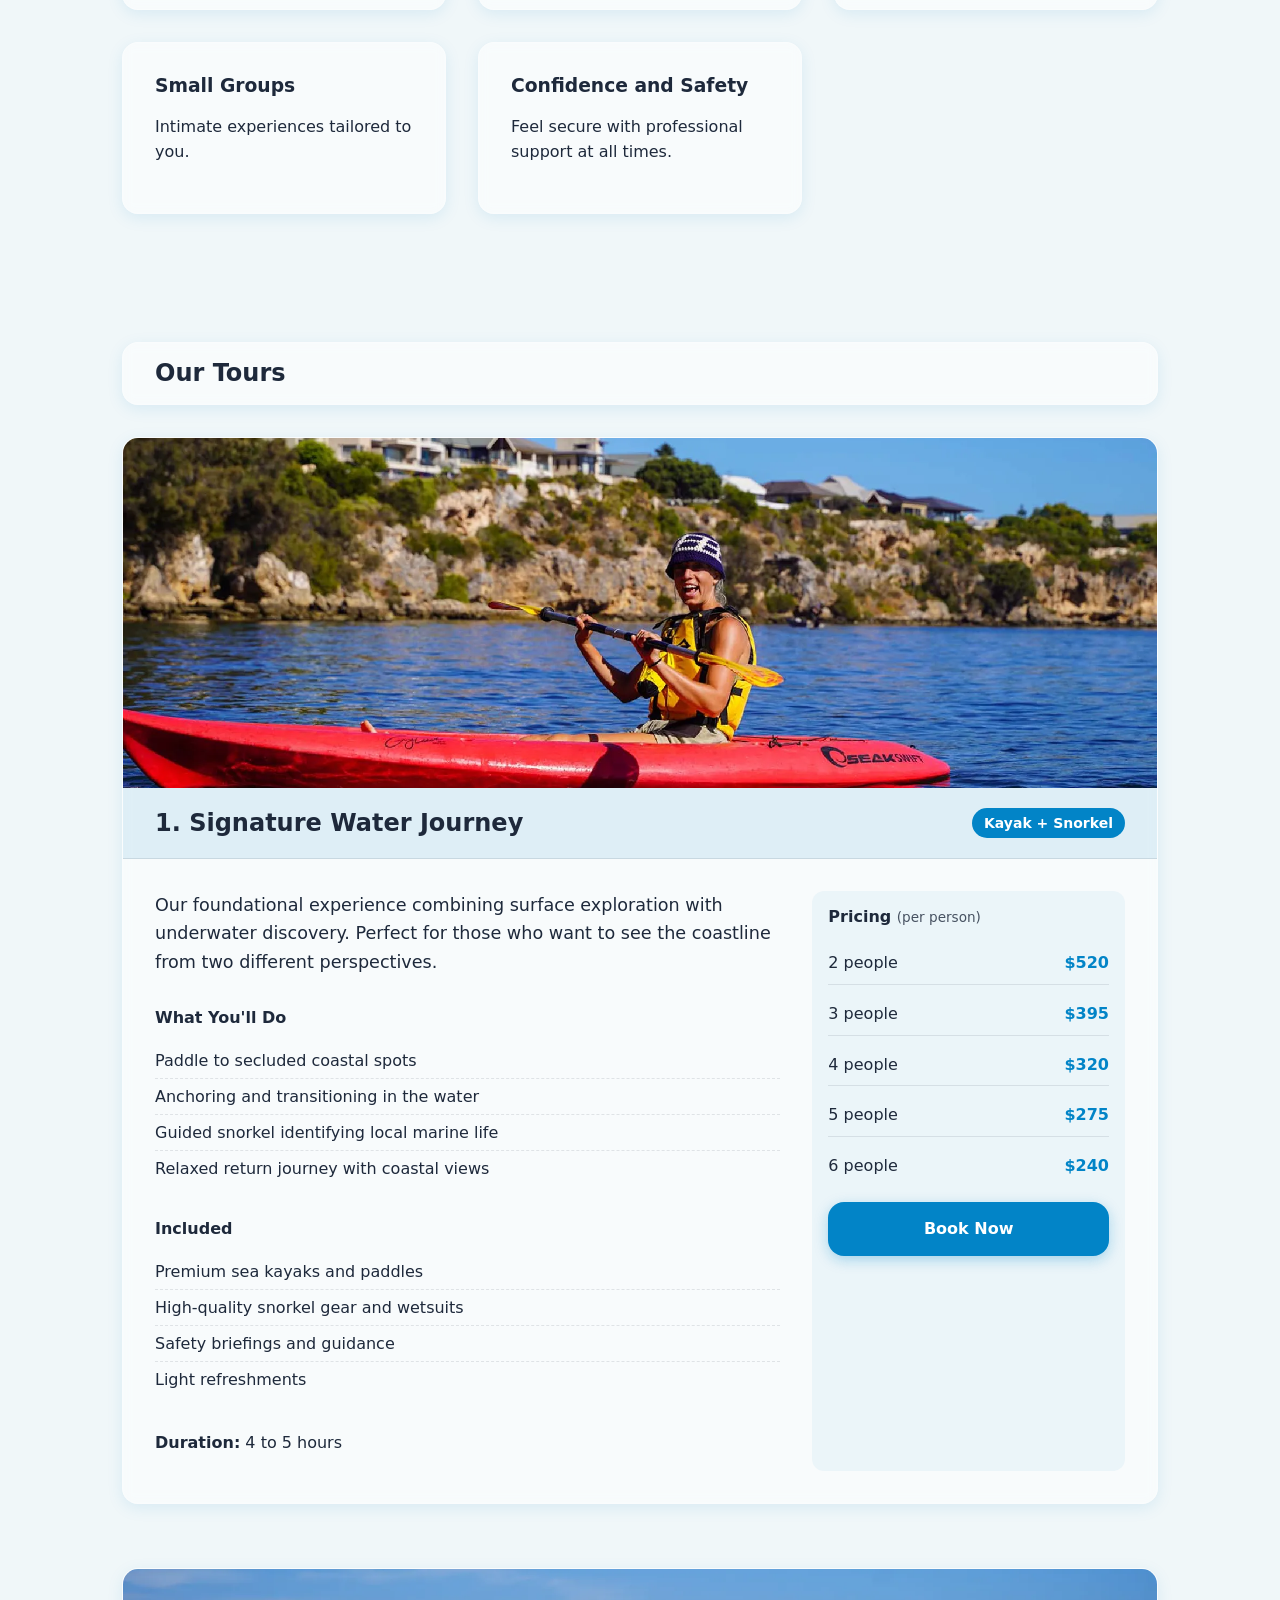
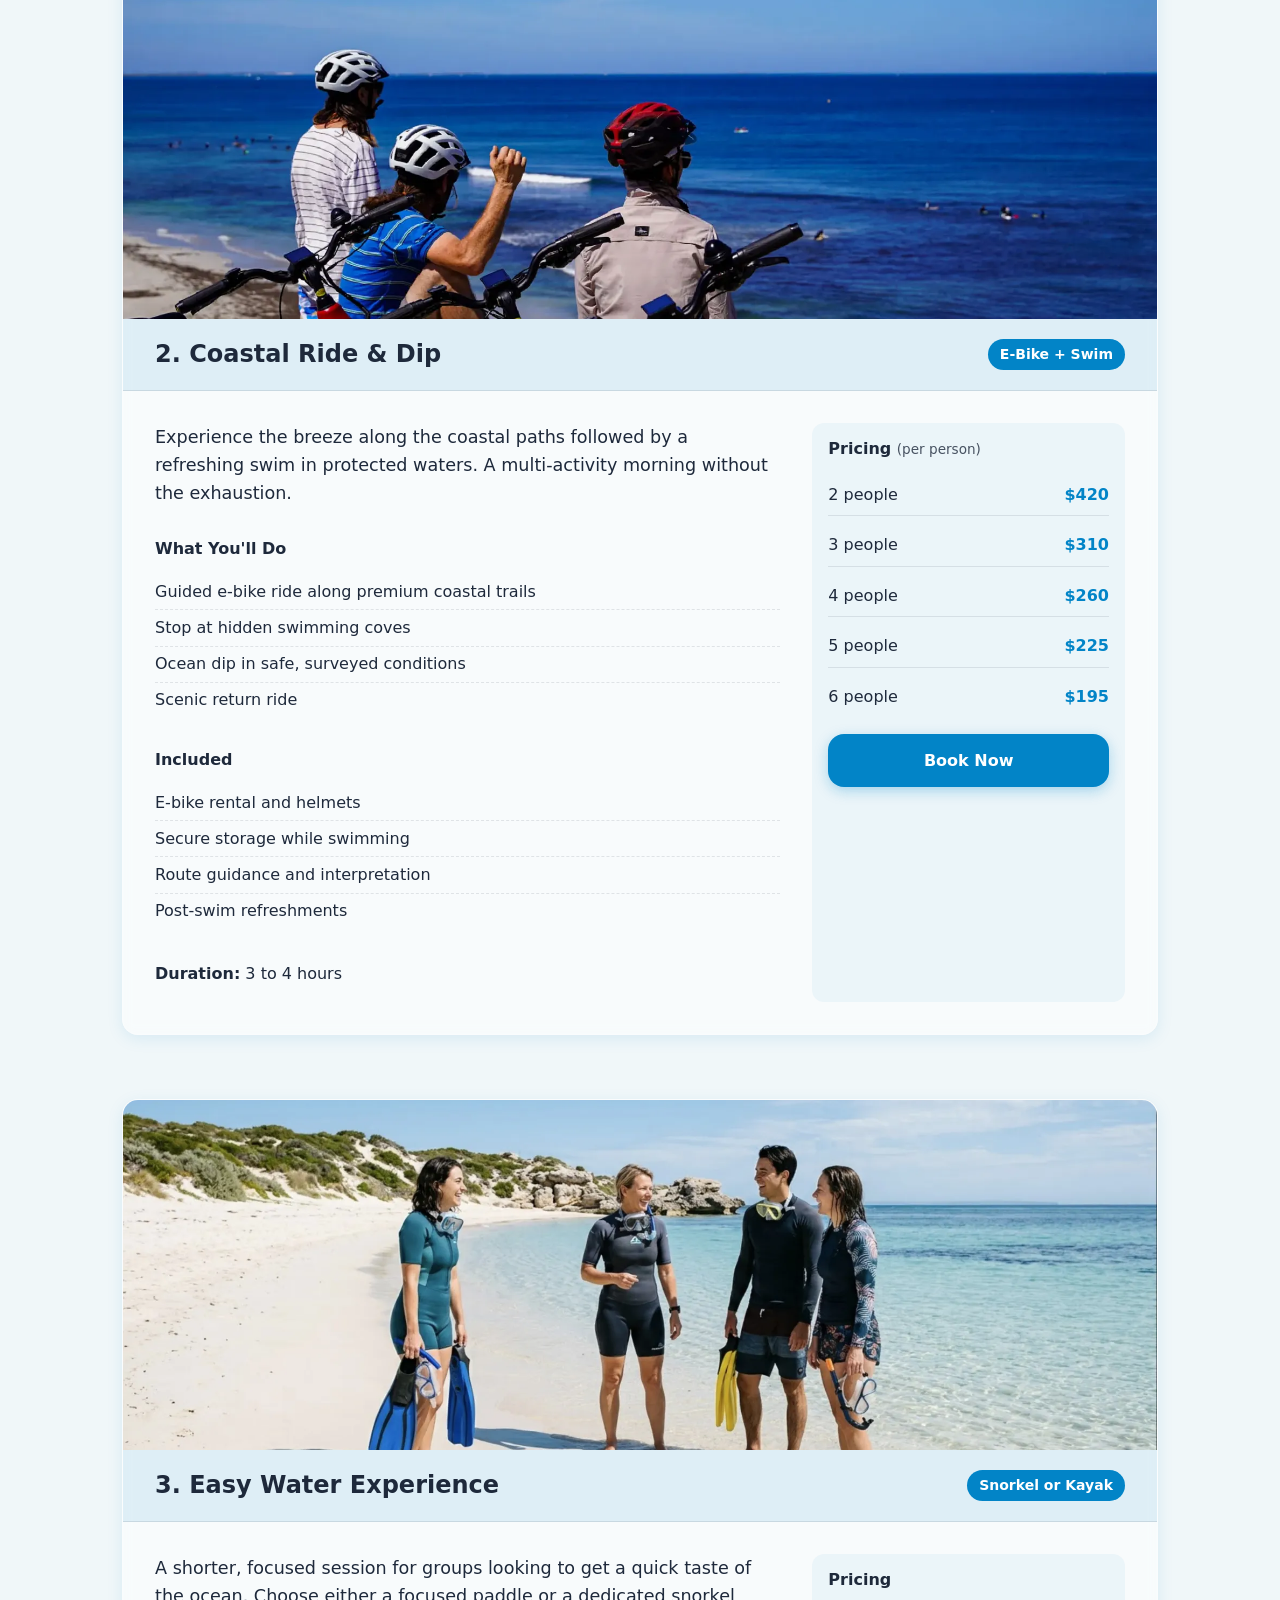
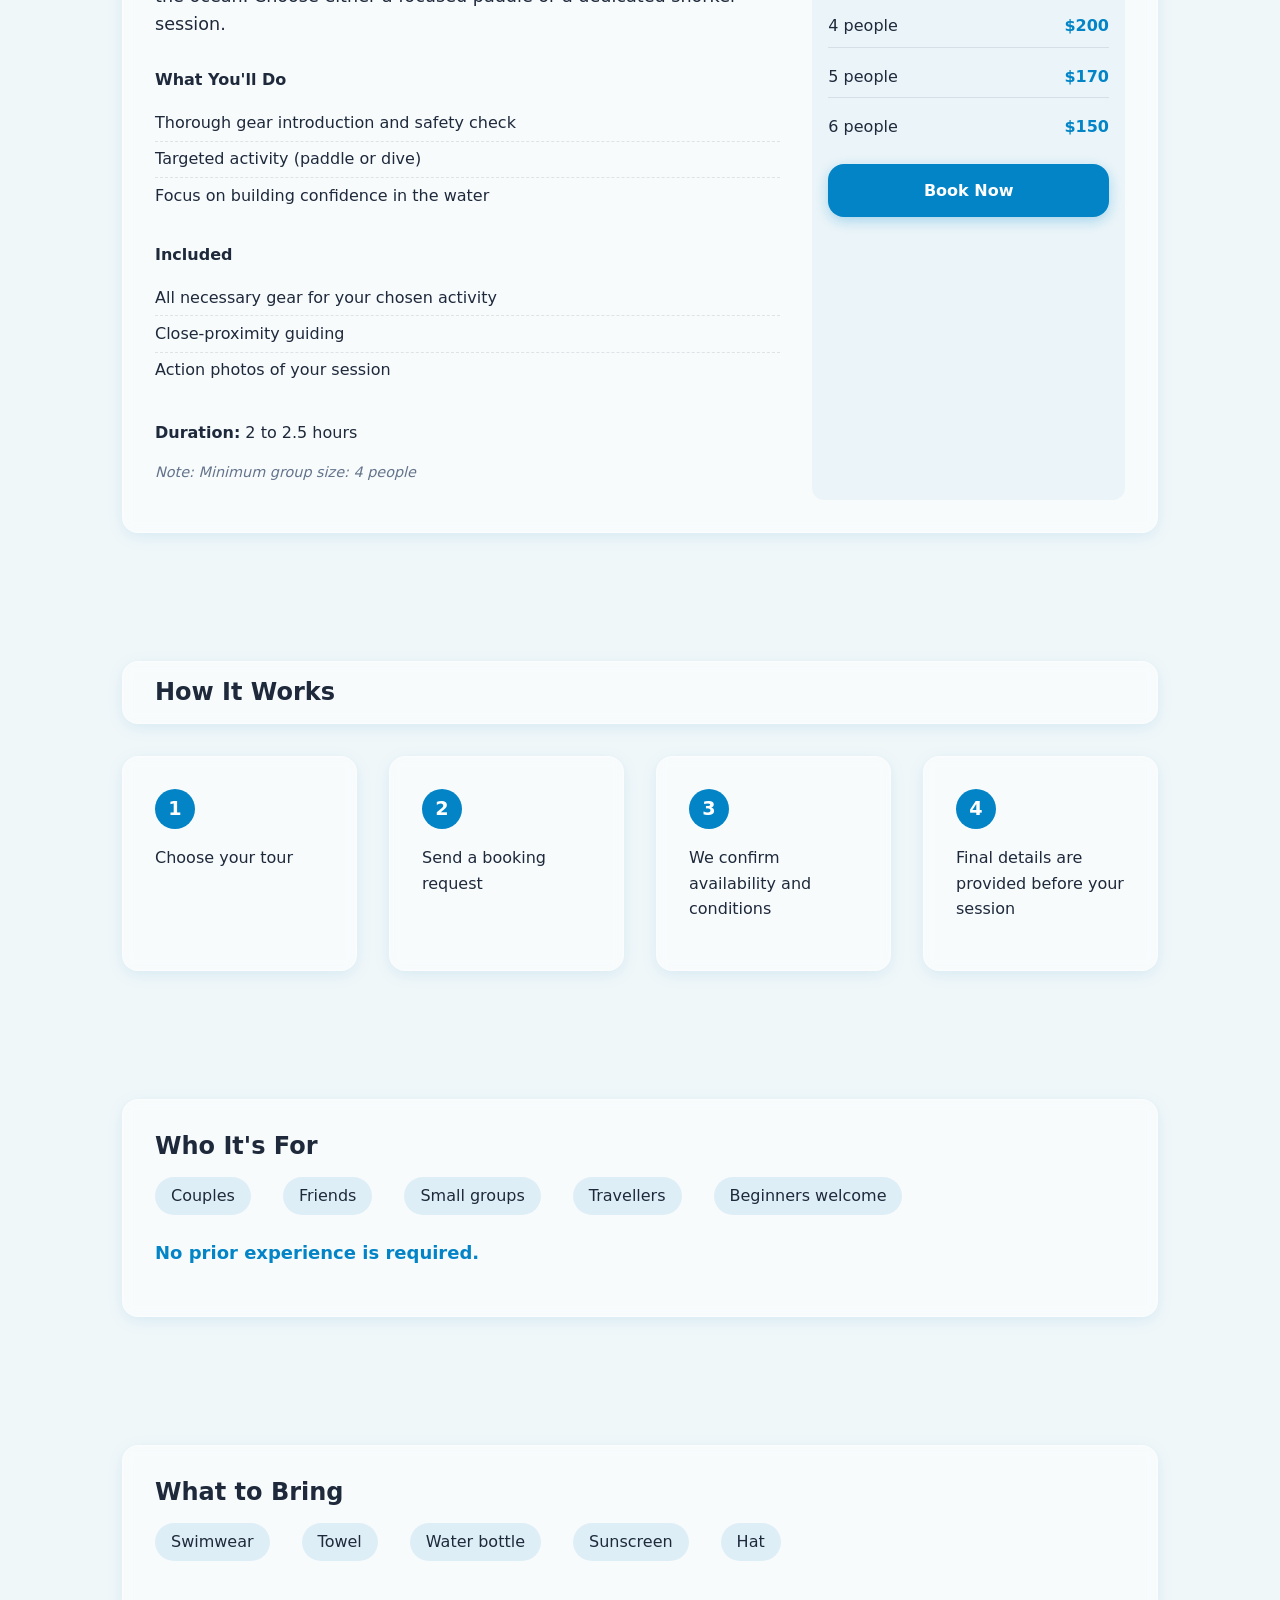
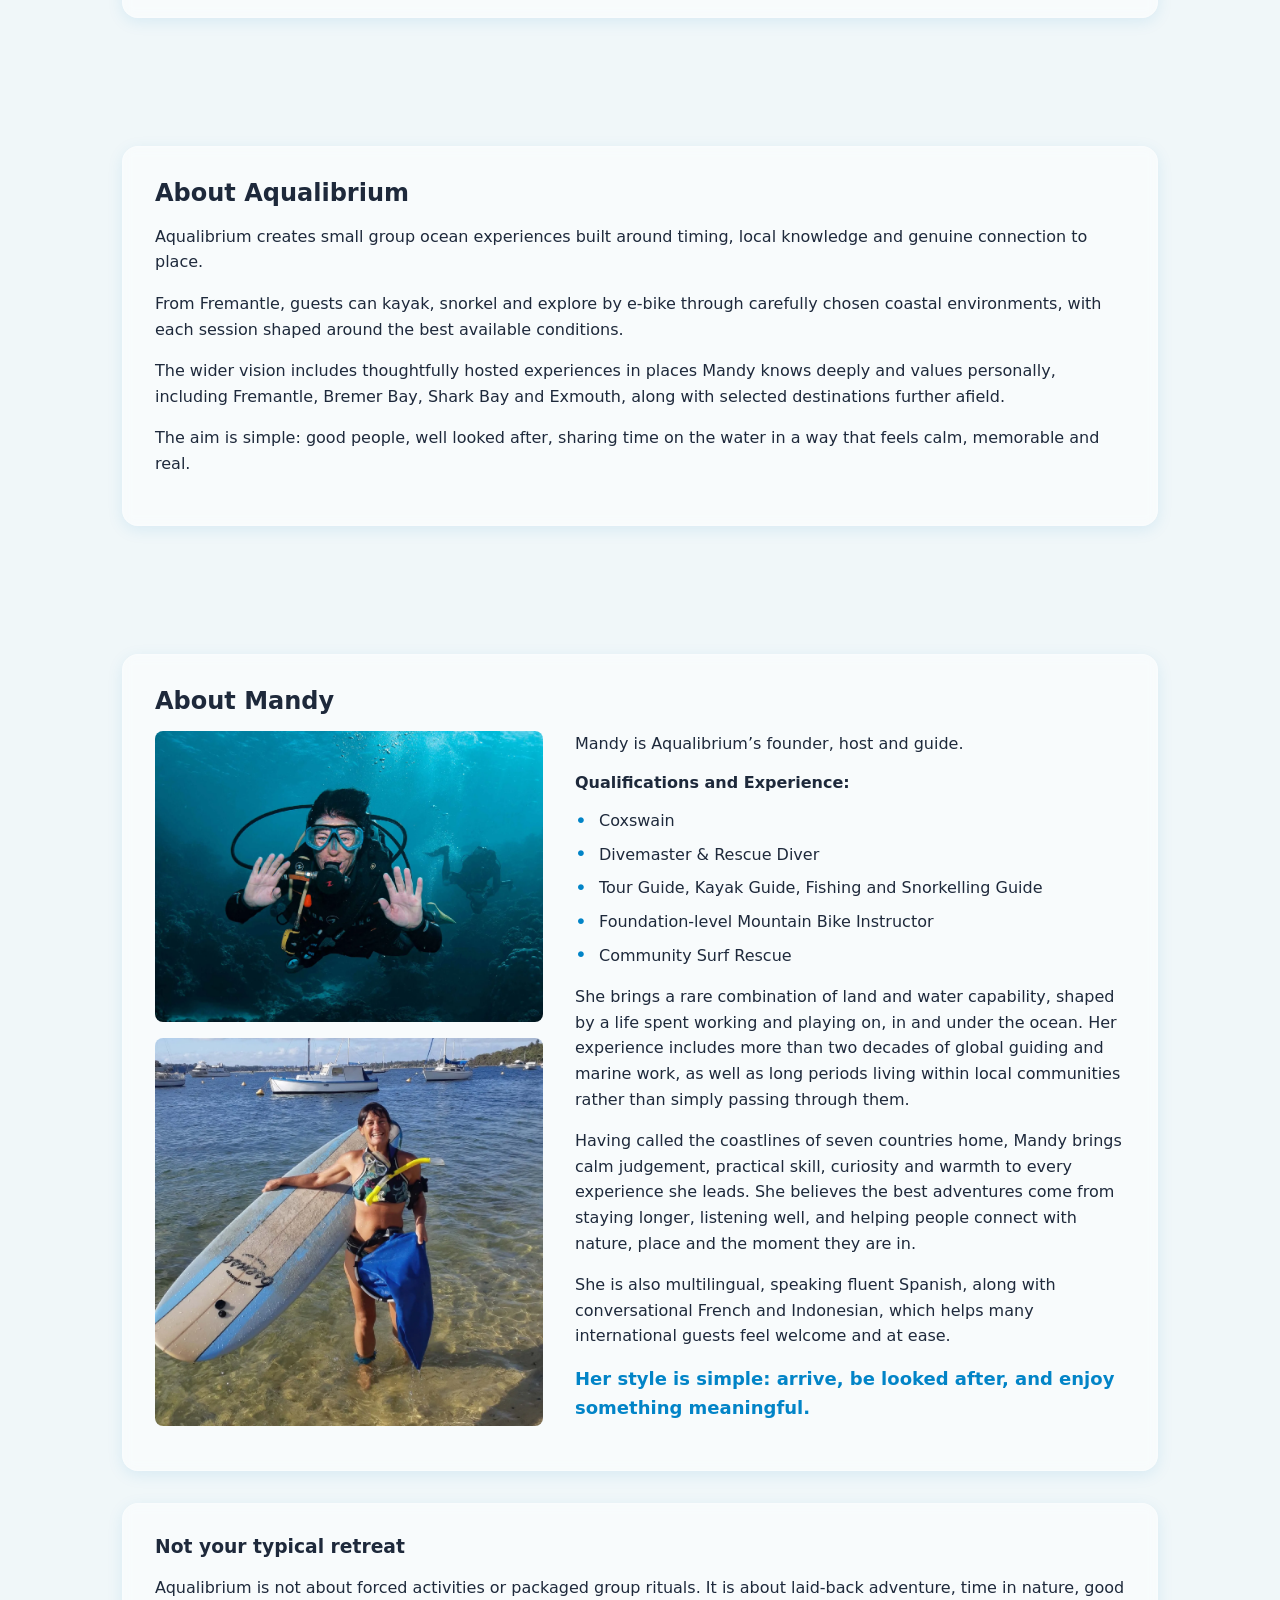
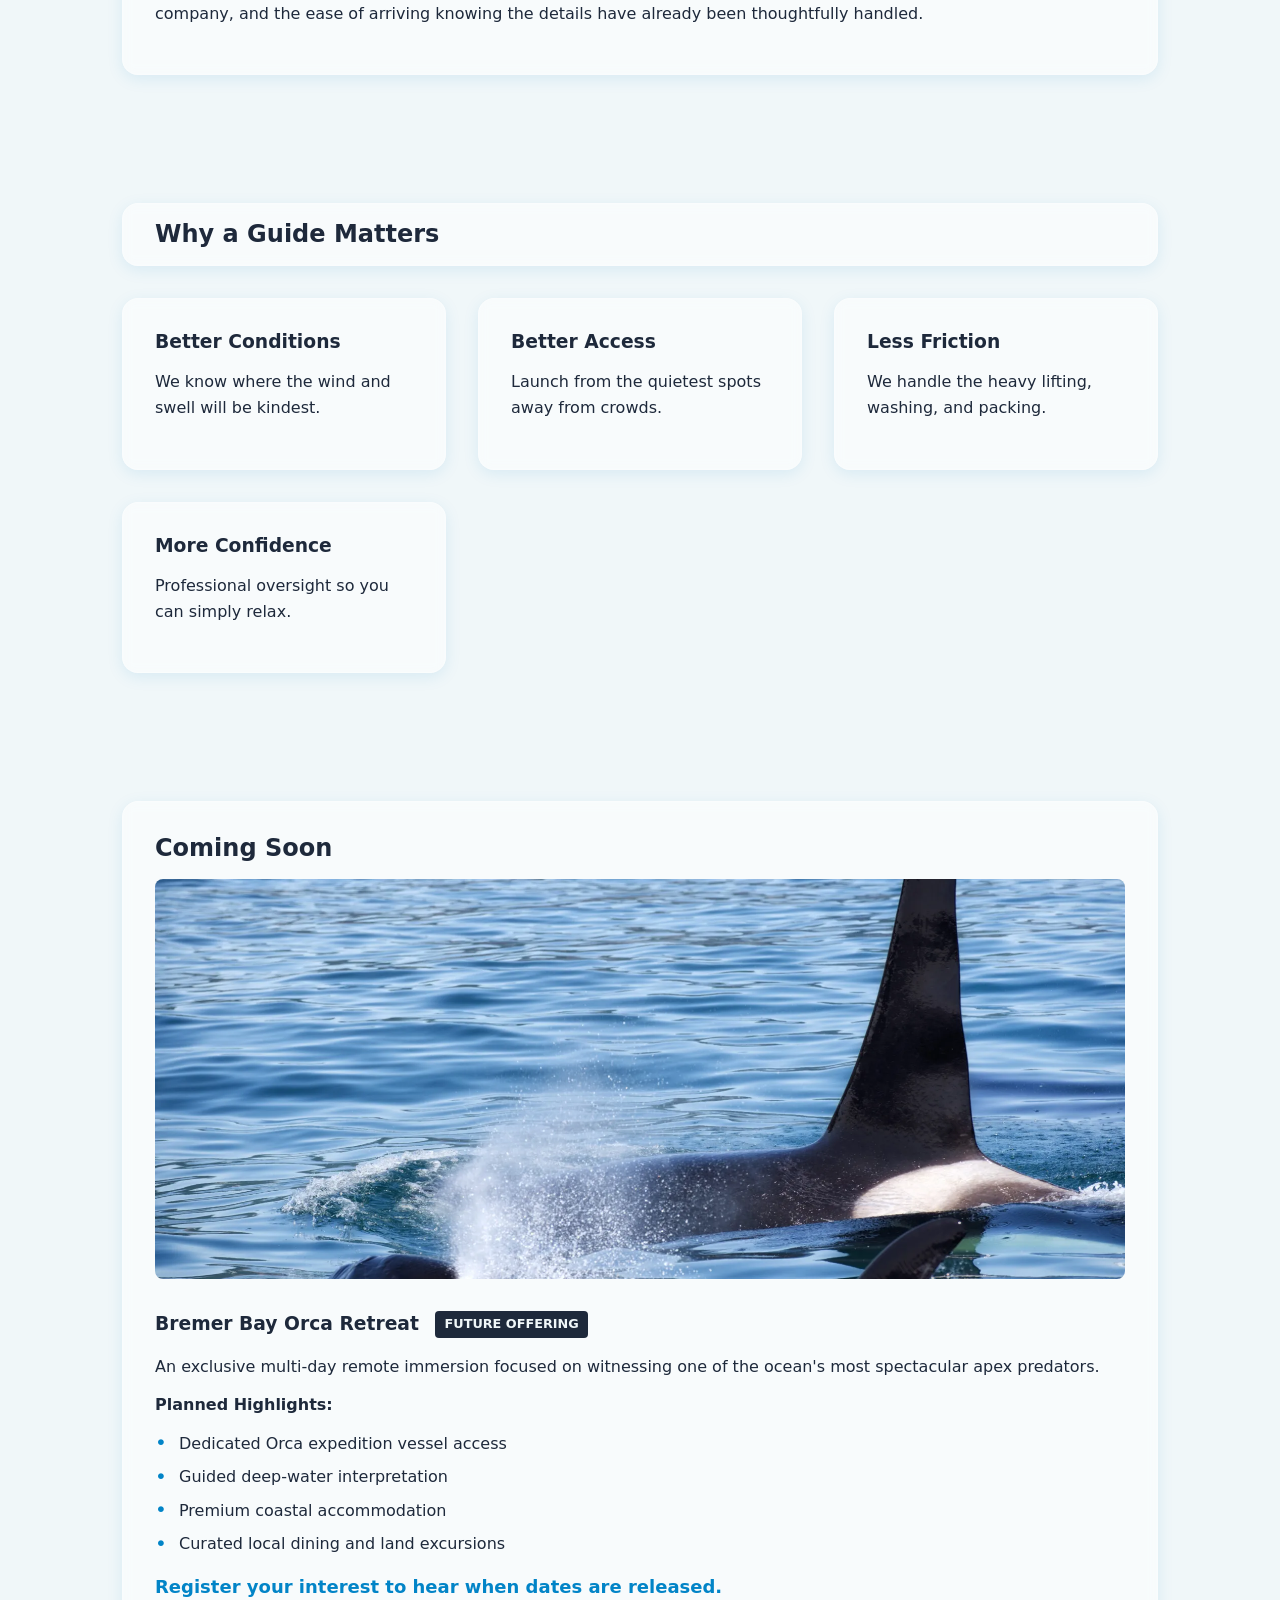
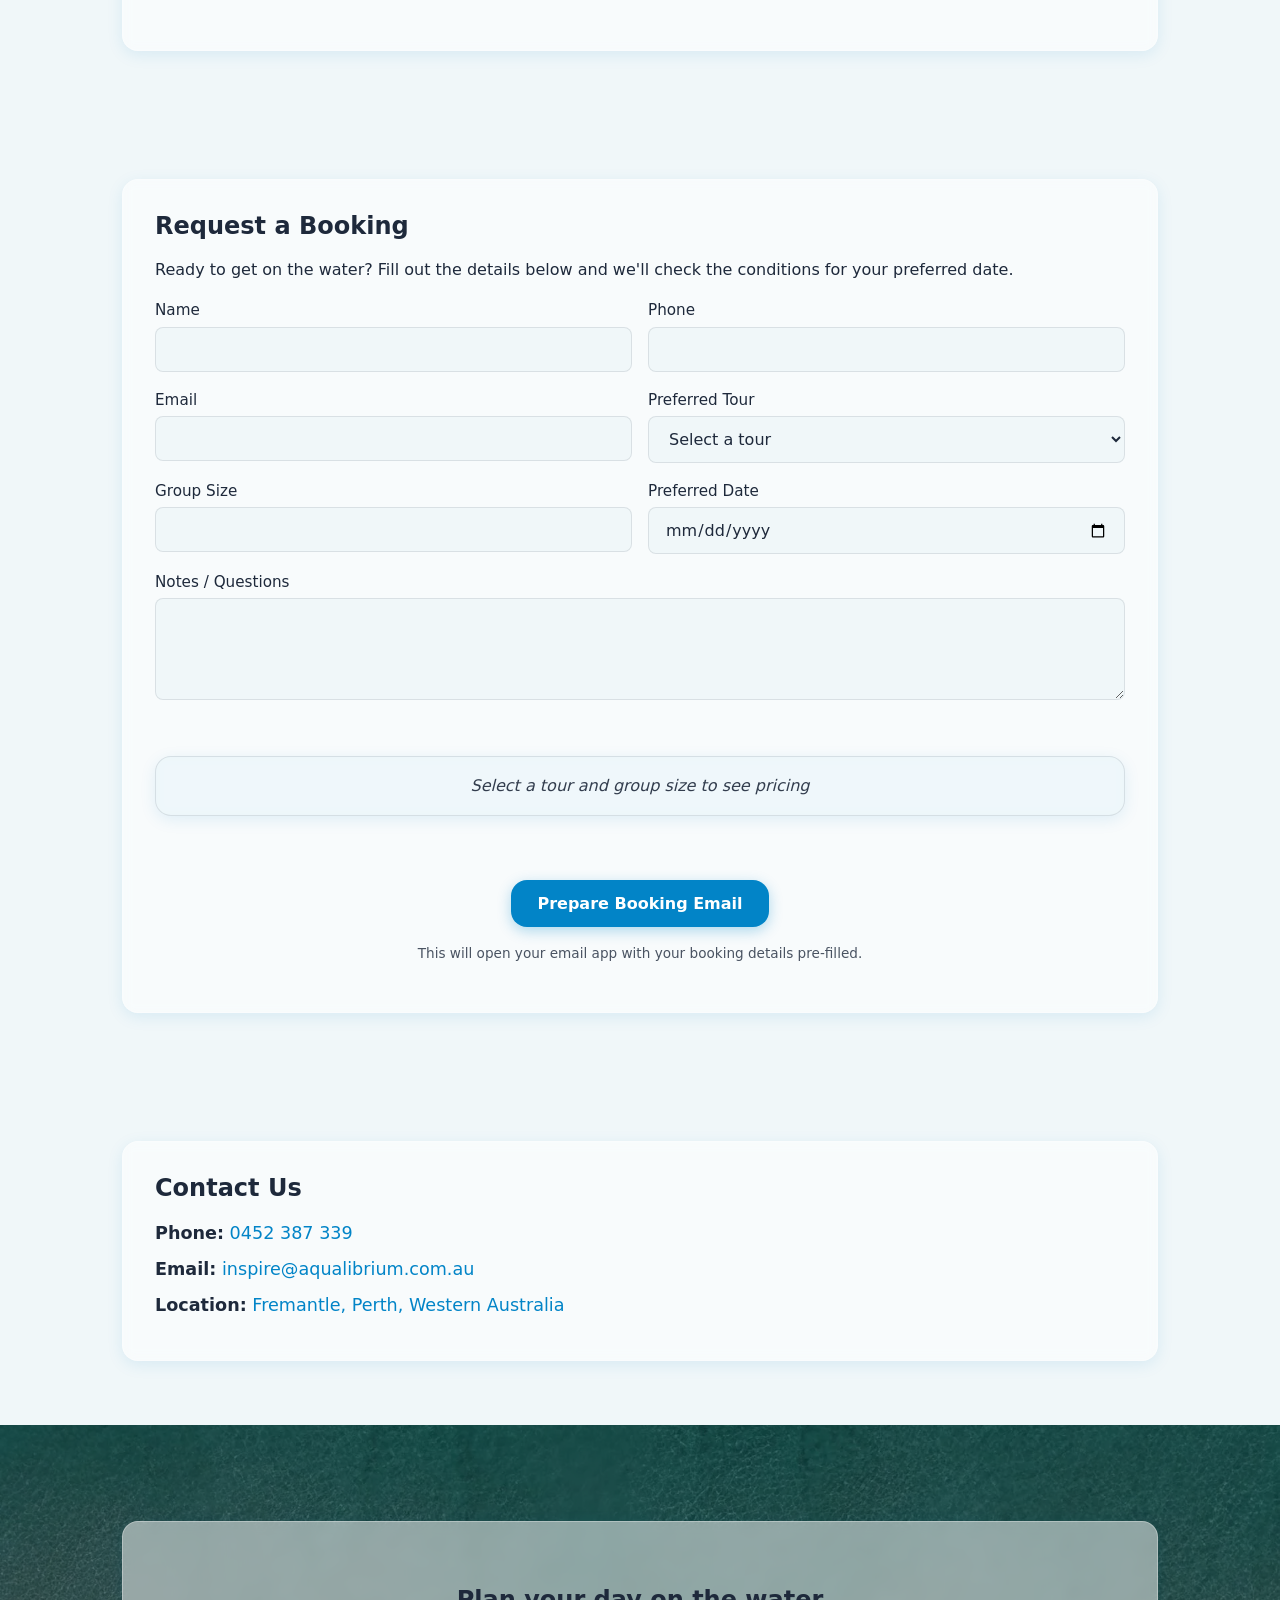
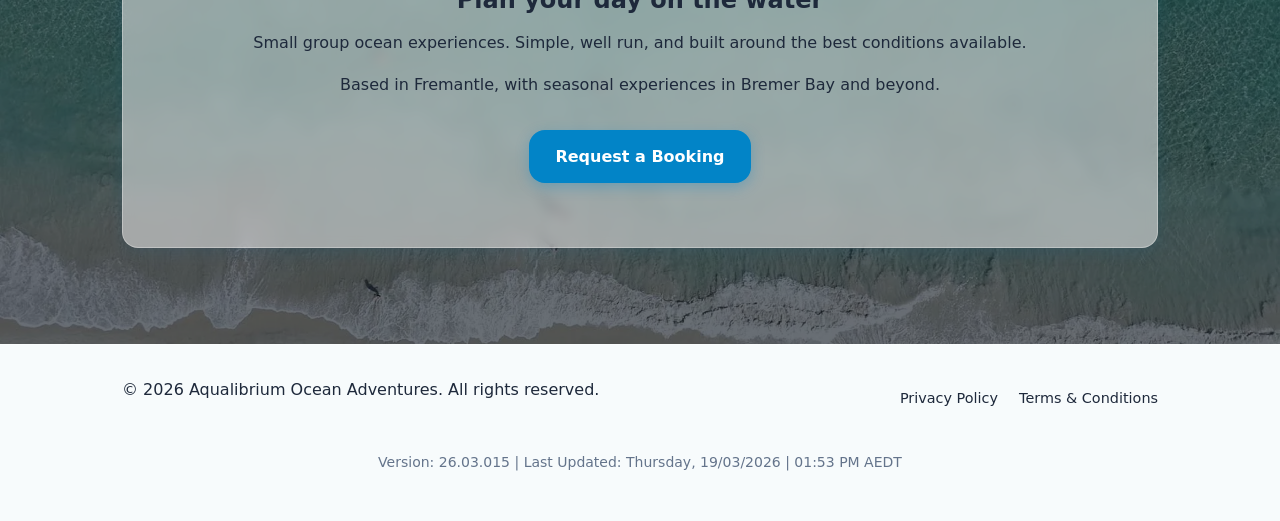
==== commit 7326892f: "Mission 015: Footer Link Patch and Legal Page Cache-Bust Sync" ====
--- a/index.html
+++ b/index.html
@@ -4,16 +4,16 @@
     <!--
     Website: https://aqualibrium.oze.au/
     Author: Colin Dixon
-    Version: 26.03.007
-    Date: Thursday, 19/03/2026 | 12:19 AM AEDT
+    Version: 26.03.015
+    Date: Thursday, 19/03/2026 | 01:53 PM AEDT
     Description: Aqualibrium Ocean Adventures Single Page Application
     -->
     <meta charset="UTF-8">
     <meta name="viewport" content="width=device-width, initial-scale=1.0">
     <meta name="description" content="Small group ocean experiences from Fremantle. Kayak, snorkel and e-bike tours designed around the best conditions of the day.">
     <meta name="author" content="Colin Dixon">
-    <meta name="version" content="26.03.014">
-    <meta name="timestamp" content="Thursday, 19/03/2026 | 02:30 AM AEDT">
+    <meta name="version" content="26.03.015">
+    <meta name="timestamp" content="Thursday, 19/03/2026 | 01:53 PM AEDT">
     <meta name="robots" content="noindex, nofollow">
     <title>Aqualibrium Ocean Adventures</title>
     <link rel="stylesheet" href="css/style.css?v=26.03.014">
@@ -522,8 +522,8 @@
                     <p>&copy; <span id="current-year"></span> <span class="business-name">Aqualibrium Ocean Adventures</span>. All rights reserved.</p>
                 </div>
                 <div class="footer-links">
-                    <a href="#">Privacy Policy</a>
-                    <a href="#">Terms & Conditions</a>
+                    <a href="privacy.html">Privacy Policy</a>
+                    <a href="terms.html">Terms & Conditions</a>
                 </div>
             </div>
             <div class="site-meta">
--- a/css/style.css
+++ b/css/style.css
@@ -1,8 +1,8 @@
 /*
 Website: https://aqualibrium.oze.au/
 Author: Colin Dixon
-Version: 26.03.008
-Date: Thursday, 19/03/2026 | 12:28 AM AEDT
+Version: 26.03.014
+Date: Thursday, 19/03/2026 | 02:40 AM AEDT
 Description: OzeGlass CSS styling for Aqualibrium Ocean Adventures
 */
 
